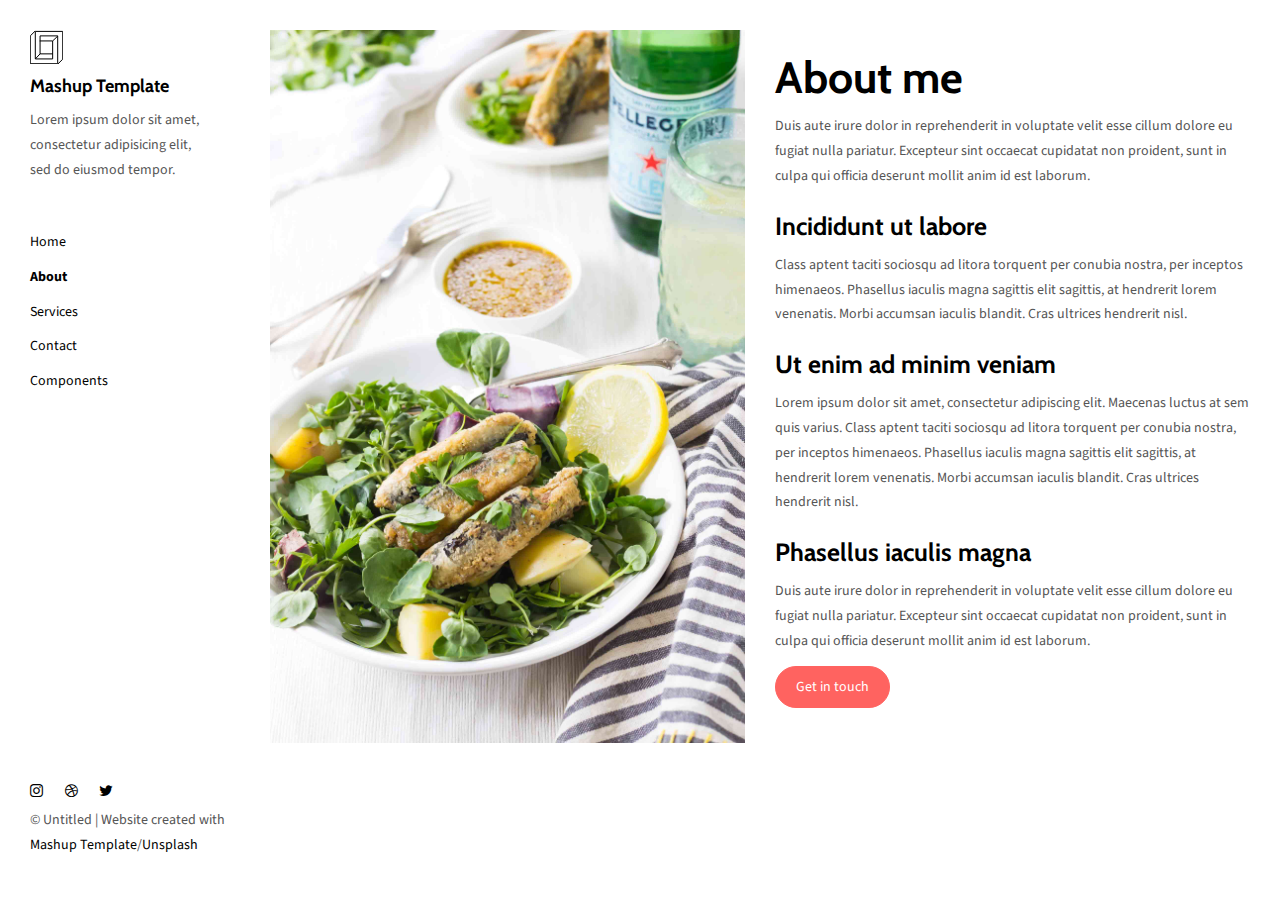
==== about.html @ bde849e7 "add intial files" ====
<!DOCTYPE html>
<html lang="en">

<head>
  <meta charset="UTF-8">
  <meta content="IE=edge" http-equiv="X-UA-Compatible">
  <meta content="width=device-width,initial-scale=1" name="viewport">
  <meta content="description" name="description">
  <meta name="google" content="notranslate" />
  <meta content="Mashup templates have been developped by Orson.io team" name="author">

  <!-- Disable tap highlight on IE -->
  <meta name="msapplication-tap-highlight" content="no">
  
  <link href="./assets/apple-icon-180x180.png" rel="apple-touch-icon">
  <link href="./assets/favicon.ico" rel="icon">



  <title>Title page</title>  

<link href="./main.82cfd66e.css" rel="stylesheet"></head>

<body>

 <!-- Add your content of header -->
<header class="">
  <div class="navbar navbar-default visible-xs">
    <button type="button" class="navbar-toggle collapsed">
      <span class="sr-only">Toggle navigation</span>
      <span class="icon-bar"></span>
      <span class="icon-bar"></span>
      <span class="icon-bar"></span>
    </button>
    <a href="./index.html" class="navbar-brand">Mashup Template</a>
  </div>

  <nav class="sidebar">
    <div class="navbar-collapse" id="navbar-collapse">
      <div class="site-header hidden-xs">
          <a class="site-brand" href="./index.html" title="">
            <img class="img-responsive site-logo" alt="" src="./assets/images/mashup-logo.svg">
            Mashup Template
          </a>
        <p>Lorem ipsum dolor sit amet, consectetur adipisicing elit, sed do eiusmod
        tempor.</p>
      </div>
      <ul class="nav">
        <li><a href="./index.html" title="">Home</a></li>
        <li><a href="./about.html" title="">About</a></li>
        <li><a href="./services.html" title="">Services</a></li>
        <li><a href="./contact.html" title="">Contact</a></li>
        <li><a href="./components.html" title="">Components</a></li>

      </ul>

      <nav class="nav-footer">
        <p class="nav-footer-social-buttons">
          <a class="fa-icon" href="https://www.instagram.com/" title="">
            <i class="fa fa-instagram"></i>
          </a>
          <a class="fa-icon" href="https://dribbble.com/" title="">
            <i class="fa fa-dribbble"></i>
          </a>
          <a class="fa-icon" href="https://twitter.com/" title="">
            <i class="fa fa-twitter"></i>
          </a>
        </p>
        <p>© Untitled | Website created with <a href="http://www.mashup-template.com/" title="Create website with free html template">Mashup Template</a>/<a href="https://www.unsplash.com/" title="Beautiful Free Images">Unsplash</a></p>
      </nav>  
    </div> 
  </nav>
</header>
<main class="" id="main-collapse">


<div class="row">
  <div class="col-xs-12 col-md-6">
    <img class="img-responsive" alt="" src="./assets/images/img-10.jpg">
  </div>
  <div class="col-xs-12 col-md-6">
    <h1>About me</h1>
    
    <p>Duis aute irure dolor in reprehenderit in voluptate velit esse
    cillum dolore eu fugiat nulla pariatur. Excepteur sint occaecat cupidatat non
    proident, sunt in culpa qui officia deserunt mollit anim id est laborum.</p>
    
    <h3>Incididunt ut labore </h3>

    <p>Class aptent taciti sociosqu ad litora torquent per conubia nostra, per inceptos himenaeos. Phasellus iaculis magna sagittis elit sagittis, at hendrerit lorem venenatis. Morbi accumsan iaculis blandit. Cras ultrices hendrerit nisl.</p>

    <h3>Ut enim ad minim veniam </h3>
    
    <p>Lorem ipsum dolor sit amet, consectetur adipiscing elit. Maecenas luctus at sem quis varius. 
    Class aptent taciti sociosqu ad litora torquent per conubia nostra, per inceptos himenaeos. Phasellus iaculis magna sagittis elit sagittis, at hendrerit lorem venenatis. Morbi accumsan iaculis blandit. Cras ultrices hendrerit nisl.</p>
    <h3>Phasellus iaculis magna </h3>
    <p>Duis aute irure dolor in reprehenderit in voluptate velit esse
    cillum dolore eu fugiat nulla pariatur. Excepteur sint occaecat cupidatat non
    proident, sunt in culpa qui officia deserunt mollit anim id est laborum.</p>
    
    <a href="contact.html" class="btn btn-primary" title=""> Get in touch</a>
 </div>
</div>
    
</main>

<script>
document.addEventListener("DOMContentLoaded", function (event) {
  navbarToggleSidebar();
  navActivePage();
});
</script>

<!-- Google Analytics: change UA-XXXXX-X to be your site's ID 

<script>
  (function (i, s, o, g, r, a, m) {
    i['GoogleAnalyticsObject'] = r; i[r] = i[r] || function () {
      (i[r].q = i[r].q || []).push(arguments)
    }, i[r].l = 1 * new Date(); a = s.createElement(o),
      m = s.getElementsByTagName(o)[0]; a.async = 1; a.src = g; m.parentNode.insertBefore(a, m)
  })(window, document, 'script', '//www.google-analytics.com/analytics.js', 'ga');
  ga('create', 'UA-XXXXX-X', 'auto');
  ga('send', 'pageview');
</script>

--> <script type="text/javascript" src="./main.85741bff.js"></script></body>

</html>
---- main.82cfd66e.css ----
@import url(https://fonts.googleapis.com/css?family=Cabin:400,700|Source+Sans+Pro:400,700);@import url(https://maxcdn.bootstrapcdn.com/font-awesome/4.7.0/css/font-awesome.min.css);/*!
 * Bootstrap v3.3.7 (http://getbootstrap.com)
 * Copyright 2011-2016 Twitter, Inc.
 * Licensed under MIT (https://github.com/twbs/bootstrap/blob/master/LICENSE)
 */
/*! normalize.css v3.0.3 | MIT License | github.com/necolas/normalize.css */html{font-family:sans-serif;-ms-text-size-adjust:100%;-webkit-text-size-adjust:100%}body{margin:0}article,aside,details,figcaption,figure,footer,header,hgroup,main,menu,nav,section,summary{display:block}audio,canvas,progress,video{display:inline-block;vertical-align:baseline}audio:not([controls]){display:none;height:0}[hidden],template{display:none}a{background-color:transparent}a:active,a:hover{outline:0}abbr[title]{border-bottom:1px dotted}b,strong{font-weight:700}dfn{font-style:italic}h1{font-size:2em;margin:.67em 0}mark{background:#ff0;color:#000}small{font-size:80%}sub,sup{font-size:75%;line-height:0;position:relative;vertical-align:baseline}sup{top:-.5em}sub{bottom:-.25em}img{border:0}svg:not(:root){overflow:hidden}figure{margin:1em 40px}hr{box-sizing:content-box;height:0}pre{overflow:auto}code,kbd,pre,samp{font-family:monospace,monospace;font-size:1em}button,input,optgroup,select,textarea{color:inherit;font:inherit;margin:0}button{overflow:visible}button,select{text-transform:none}button,html input[type=button],input[type=reset],input[type=submit]{-webkit-appearance:button;cursor:pointer}button[disabled],html input[disabled]{cursor:default}button::-moz-focus-inner,input::-moz-focus-inner{border:0;padding:0}input{line-height:normal}input[type=checkbox],input[type=radio]{box-sizing:border-box;padding:0}input[type=number]::-webkit-inner-spin-button,input[type=number]::-webkit-outer-spin-button{height:auto}input[type=search]{-webkit-appearance:textfield;box-sizing:content-box}input[type=search]::-webkit-search-cancel-button,input[type=search]::-webkit-search-decoration{-webkit-appearance:none}fieldset{border:1px solid silver;margin:0 2px;padding:.35em .625em .75em}textarea{overflow:auto}optgroup{font-weight:700}table{border-collapse:collapse;border-spacing:0}td,th{padding:0}

/*! Source: https://github.com/h5bp/html5-boilerplate/blob/master/src/css/main.css */@media print{*,:after,:before{background:transparent!important;color:#000!important;box-shadow:none!important;text-shadow:none!important}a,a:visited{text-decoration:underline}a[href]:after{content:" (" attr(href) ")"}abbr[title]:after{content:" (" attr(title) ")"}a[href^="#"]:after,a[href^="javascript:"]:after{content:""}blockquote,pre{border:1px solid #999;page-break-inside:avoid}thead{display:table-header-group}img,tr{page-break-inside:avoid}img{max-width:100%!important}h2,h3,p{orphans:3;widows:3}h2,h3{page-break-after:avoid}.navbar{display:none}.btn>.caret,.dropup>.btn>.caret{border-top-color:#000!important}.label{border:1px solid #000}.table{border-collapse:collapse!important}.table td,.table th{background-color:#fff!important}.table-bordered td,.table-bordered th{border:1px solid #ddd!important}}*,:after,:before{-webkit-box-sizing:border-box;-moz-box-sizing:border-box;box-sizing:border-box}html{font-size:10px;-webkit-tap-highlight-color:transparent}body{font-family:Source Sans Pro,Helvetica,Arial,sans-serif;font-size:14px;line-height:1.78;color:#555;background-color:#fff}button,input,select,textarea{font-family:inherit;font-size:inherit;line-height:inherit}a{color:#ff6360;text-decoration:none}a:focus,a:hover{color:#ff1814;text-decoration:underline}a:focus{outline:5px auto -webkit-focus-ring-color;outline-offset:-2px}figure{margin:0}img{vertical-align:middle}.img-responsive{display:block;max-width:100%;height:auto}.img-rounded{border-radius:2px}.img-thumbnail{padding:4px;line-height:1.78;background-color:#fff;border:1px solid #ddd;border-radius:2px;-webkit-transition:all .2s ease-in-out;-o-transition:all .2s ease-in-out;transition:all .2s ease-in-out;display:inline-block;max-width:100%;height:auto}.img-circle{border-radius:50%}hr{margin-top:24px;margin-bottom:24px;border:0;border-top:1px solid #eee}.sr-only{position:absolute;width:1px;height:1px;margin:-1px;padding:0;overflow:hidden;clip:rect(0,0,0,0);border:0}.sr-only-focusable:active,.sr-only-focusable:focus{position:static;width:auto;height:auto;margin:0;overflow:visible;clip:auto}[role=button]{cursor:pointer}.h1,.h2,.h3,.h4,.h5,.h6,h1,h2,h3,h4,h5,h6{font-family:Cabin,Helvetica,Arial,sans-serif;font-weight:700;line-height:1.1;color:#000}.h1 .small,.h1 small,.h2 .small,.h2 small,.h3 .small,.h3 small,.h4 .small,.h4 small,.h5 .small,.h5 small,.h6 .small,.h6 small,h1 .small,h1 small,h2 .small,h2 small,h3 .small,h3 small,h4 .small,h4 small,h5 .small,h5 small,h6 .small,h6 small{font-weight:400;line-height:1;color:#777}.h1,.h2,.h3,h1,h2,h3{margin-top:24px;margin-bottom:12px}.h1 .small,.h1 small,.h2 .small,.h2 small,.h3 .small,.h3 small,h1 .small,h1 small,h2 .small,h2 small,h3 .small,h3 small{font-size:65%}.h4,.h5,.h6,h4,h5,h6{margin-top:12px;margin-bottom:12px}.h4 .small,.h4 small,.h5 .small,.h5 small,.h6 .small,.h6 small,h4 .small,h4 small,h5 .small,h5 small,h6 .small,h6 small{font-size:75%}.h1,h1{font-size:44px}.h2,h2{font-size:33px}.h3,h3{font-size:25px}.h4,h4{font-size:19px}.h5,h5{font-size:14px}.h6,h6{font-size:12px}p{margin:0 0 12px}.lead{margin-bottom:24px;font-size:16px;font-weight:300;line-height:1.4}@media (min-width:768px){.lead{font-size:21px}}.small,small{font-size:85%}.mark,mark{background-color:#fcf8e3;padding:.2em}.text-left{text-align:left}.text-right{text-align:right}.text-center{text-align:center}.text-justify{text-align:justify}.text-nowrap{white-space:nowrap}.text-lowercase{text-transform:lowercase}.initialism,.text-uppercase{text-transform:uppercase}.text-capitalize{text-transform:capitalize}.text-muted{color:#777}.text-primary{color:#ff6360}a.text-primary:focus,a.text-primary:hover{color:#ff312d}.text-success{color:#fff}a.text-success:focus,a.text-success:hover{color:#e6e6e6}.text-info{color:#31708f}a.text-info:focus,a.text-info:hover{color:#245269}.text-warning{color:#8a6d3b}a.text-warning:focus,a.text-warning:hover{color:#66512c}.text-danger{color:#fff}a.text-danger:focus,a.text-danger:hover{color:#e6e6e6}.bg-primary{color:#fff;background-color:#ff6360}a.bg-primary:focus,a.bg-primary:hover{background-color:#ff312d}.bg-success{background-color:#57ce6e}a.bg-success:focus,a.bg-success:hover{background-color:#37bb50}.bg-info{background-color:#d9edf7}a.bg-info:focus,a.bg-info:hover{background-color:#afd9ee}.bg-warning{background-color:#fcf8e3}a.bg-warning:focus,a.bg-warning:hover{background-color:#f7ecb5}.bg-danger{background-color:#ee624b}a.bg-danger:focus,a.bg-danger:hover{background-color:#ea391c}.page-header{padding-bottom:11px;margin:48px 0 24px;border-bottom:1px solid #eee}ol,ul{margin-top:0;margin-bottom:12px}ol ol,ol ul,ul ol,ul ul{margin-bottom:0}.list-inline,.list-unstyled{padding-left:0;list-style:none}.list-inline{margin-left:-5px}.list-inline>li{display:inline-block;padding-left:5px;padding-right:5px}dl{margin-top:0;margin-bottom:24px}dd,dt{line-height:1.78}dt{font-weight:700}dd{margin-left:0}.dl-horizontal dd:after,.dl-horizontal dd:before{content:" ";display:table}.dl-horizontal dd:after{clear:both}@media (min-width:768px){.dl-horizontal dt{float:left;width:160px;clear:left;text-align:right;overflow:hidden;text-overflow:ellipsis;white-space:nowrap}.dl-horizontal dd{margin-left:180px}}abbr[data-original-title],abbr[title]{cursor:help;border-bottom:1px dotted #777}.initialism{font-size:90%}blockquote{padding:12px 24px;margin:0 0 24px;font-size:17.5px;border-left:5px solid #eee}blockquote ol:last-child,blockquote p:last-child,blockquote ul:last-child{margin-bottom:0}blockquote .small,blockquote footer,blockquote small{display:block;font-size:80%;line-height:1.78;color:#777}blockquote .small:before,blockquote footer:before,blockquote small:before{content:"\2014   \A0"}.blockquote-reverse,blockquote.pull-right{padding-right:15px;padding-left:0;border-right:5px solid #eee;border-left:0;text-align:right}.blockquote-reverse .small:before,.blockquote-reverse footer:before,.blockquote-reverse small:before,blockquote.pull-right .small:before,blockquote.pull-right footer:before,blockquote.pull-right small:before{content:""}.blockquote-reverse .small:after,.blockquote-reverse footer:after,.blockquote-reverse small:after,blockquote.pull-right .small:after,blockquote.pull-right footer:after,blockquote.pull-right small:after{content:"\A0   \2014"}address{margin-bottom:24px;font-style:normal;line-height:1.78}code,kbd,pre,samp{font-family:Menlo,Monaco,Consolas,Courier New,monospace}code{color:#c7254e;background-color:#f9f2f4}code,kbd{padding:2px 4px;font-size:90%;border-radius:2px}kbd{color:#fff;background-color:#333;box-shadow:inset 0 -1px 0 rgba(0,0,0,.25)}kbd kbd{padding:0;font-size:100%;font-weight:700;box-shadow:none}pre{display:block;padding:11.5px;margin:0 0 12px;font-size:13px;line-height:1.78;word-break:break-all;word-wrap:break-word;color:#333;background-color:#f5f5f5;border:1px solid #ccc;border-radius:2px}pre code{padding:0;font-size:inherit;color:inherit;white-space:pre-wrap;background-color:transparent;border-radius:0}.pre-scrollable{max-height:340px;overflow-y:scroll}.container{margin-right:auto;margin-left:auto;padding-left:15px;padding-right:15px}.container:after,.container:before{content:" ";display:table}.container:after{clear:both}@media (min-width:768px){.container{width:750px}}@media (min-width:992px){.container{width:970px}}@media (min-width:1200px){.container{width:1170px}}.container-fluid{margin-right:auto;margin-left:auto;padding-left:15px;padding-right:15px}.container-fluid:after,.container-fluid:before{content:" ";display:table}.container-fluid:after{clear:both}.row{margin-left:-15px;margin-right:-15px}.row:after,.row:before{content:" ";display:table}.row:after{clear:both}.col-lg-1,.col-lg-2,.col-lg-3,.col-lg-4,.col-lg-5,.col-lg-6,.col-lg-7,.col-lg-8,.col-lg-9,.col-lg-10,.col-lg-11,.col-lg-12,.col-md-1,.col-md-2,.col-md-3,.col-md-4,.col-md-5,.col-md-6,.col-md-7,.col-md-8,.col-md-9,.col-md-10,.col-md-11,.col-md-12,.col-sm-1,.col-sm-2,.col-sm-3,.col-sm-4,.col-sm-5,.col-sm-6,.col-sm-7,.col-sm-8,.col-sm-9,.col-sm-10,.col-sm-11,.col-sm-12,.col-xs-1,.col-xs-2,.col-xs-3,.col-xs-4,.col-xs-5,.col-xs-6,.col-xs-7,.col-xs-8,.col-xs-9,.col-xs-10,.col-xs-11,.col-xs-12{position:relative;min-height:1px;padding-left:15px;padding-right:15px}.col-xs-1,.col-xs-2,.col-xs-3,.col-xs-4,.col-xs-5,.col-xs-6,.col-xs-7,.col-xs-8,.col-xs-9,.col-xs-10,.col-xs-11,.col-xs-12{float:left}.col-xs-1{width:8.33333%}.col-xs-2{width:16.66667%}.col-xs-3{width:25%}.col-xs-4{width:33.33333%}.col-xs-5{width:41.66667%}.col-xs-6{width:50%}.col-xs-7{width:58.33333%}.col-xs-8{width:66.66667%}.col-xs-9{width:75%}.col-xs-10{width:83.33333%}.col-xs-11{width:91.66667%}.col-xs-12{width:100%}.col-xs-pull-0{right:auto}.col-xs-pull-1{right:8.33333%}.col-xs-pull-2{right:16.66667%}.col-xs-pull-3{right:25%}.col-xs-pull-4{right:33.33333%}.col-xs-pull-5{right:41.66667%}.col-xs-pull-6{right:50%}.col-xs-pull-7{right:58.33333%}.col-xs-pull-8{right:66.66667%}.col-xs-pull-9{right:75%}.col-xs-pull-10{right:83.33333%}.col-xs-pull-11{right:91.66667%}.col-xs-pull-12{right:100%}.col-xs-push-0{left:auto}.col-xs-push-1{left:8.33333%}.col-xs-push-2{left:16.66667%}.col-xs-push-3{left:25%}.col-xs-push-4{left:33.33333%}.col-xs-push-5{left:41.66667%}.col-xs-push-6{left:50%}.col-xs-push-7{left:58.33333%}.col-xs-push-8{left:66.66667%}.col-xs-push-9{left:75%}.col-xs-push-10{left:83.33333%}.col-xs-push-11{left:91.66667%}.col-xs-push-12{left:100%}.col-xs-offset-0{margin-left:0}.col-xs-offset-1{margin-left:8.33333%}.col-xs-offset-2{margin-left:16.66667%}.col-xs-offset-3{margin-left:25%}.col-xs-offset-4{margin-left:33.33333%}.col-xs-offset-5{margin-left:41.66667%}.col-xs-offset-6{margin-left:50%}.col-xs-offset-7{margin-left:58.33333%}.col-xs-offset-8{margin-left:66.66667%}.col-xs-offset-9{margin-left:75%}.col-xs-offset-10{margin-left:83.33333%}.col-xs-offset-11{margin-left:91.66667%}.col-xs-offset-12{margin-left:100%}@media (min-width:768px){.col-sm-1,.col-sm-2,.col-sm-3,.col-sm-4,.col-sm-5,.col-sm-6,.col-sm-7,.col-sm-8,.col-sm-9,.col-sm-10,.col-sm-11,.col-sm-12{float:left}.col-sm-1{width:8.33333%}.col-sm-2{width:16.66667%}.col-sm-3{width:25%}.col-sm-4{width:33.33333%}.col-sm-5{width:41.66667%}.col-sm-6{width:50%}.col-sm-7{width:58.33333%}.col-sm-8{width:66.66667%}.col-sm-9{width:75%}.col-sm-10{width:83.33333%}.col-sm-11{width:91.66667%}.col-sm-12{width:100%}.col-sm-pull-0{right:auto}.col-sm-pull-1{right:8.33333%}.col-sm-pull-2{right:16.66667%}.col-sm-pull-3{right:25%}.col-sm-pull-4{right:33.33333%}.col-sm-pull-5{right:41.66667%}.col-sm-pull-6{right:50%}.col-sm-pull-7{right:58.33333%}.col-sm-pull-8{right:66.66667%}.col-sm-pull-9{right:75%}.col-sm-pull-10{right:83.33333%}.col-sm-pull-11{right:91.66667%}.col-sm-pull-12{right:100%}.col-sm-push-0{left:auto}.col-sm-push-1{left:8.33333%}.col-sm-push-2{left:16.66667%}.col-sm-push-3{left:25%}.col-sm-push-4{left:33.33333%}.col-sm-push-5{left:41.66667%}.col-sm-push-6{left:50%}.col-sm-push-7{left:58.33333%}.col-sm-push-8{left:66.66667%}.col-sm-push-9{left:75%}.col-sm-push-10{left:83.33333%}.col-sm-push-11{left:91.66667%}.col-sm-push-12{left:100%}.col-sm-offset-0{margin-left:0}.col-sm-offset-1{margin-left:8.33333%}.col-sm-offset-2{margin-left:16.66667%}.col-sm-offset-3{margin-left:25%}.col-sm-offset-4{margin-left:33.33333%}.col-sm-offset-5{margin-left:41.66667%}.col-sm-offset-6{margin-left:50%}.col-sm-offset-7{margin-left:58.33333%}.col-sm-offset-8{margin-left:66.66667%}.col-sm-offset-9{margin-left:75%}.col-sm-offset-10{margin-left:83.33333%}.col-sm-offset-11{margin-left:91.66667%}.col-sm-offset-12{margin-left:100%}}@media (min-width:992px){.col-md-1,.col-md-2,.col-md-3,.col-md-4,.col-md-5,.col-md-6,.col-md-7,.col-md-8,.col-md-9,.col-md-10,.col-md-11,.col-md-12{float:left}.col-md-1{width:8.33333%}.col-md-2{width:16.66667%}.col-md-3{width:25%}.col-md-4{width:33.33333%}.col-md-5{width:41.66667%}.col-md-6{width:50%}.col-md-7{width:58.33333%}.col-md-8{width:66.66667%}.col-md-9{width:75%}.col-md-10{width:83.33333%}.col-md-11{width:91.66667%}.col-md-12{width:100%}.col-md-pull-0{right:auto}.col-md-pull-1{right:8.33333%}.col-md-pull-2{right:16.66667%}.col-md-pull-3{right:25%}.col-md-pull-4{right:33.33333%}.col-md-pull-5{right:41.66667%}.col-md-pull-6{right:50%}.col-md-pull-7{right:58.33333%}.col-md-pull-8{right:66.66667%}.col-md-pull-9{right:75%}.col-md-pull-10{right:83.33333%}.col-md-pull-11{right:91.66667%}.col-md-pull-12{right:100%}.col-md-push-0{left:auto}.col-md-push-1{left:8.33333%}.col-md-push-2{left:16.66667%}.col-md-push-3{left:25%}.col-md-push-4{left:33.33333%}.col-md-push-5{left:41.66667%}.col-md-push-6{left:50%}.col-md-push-7{left:58.33333%}.col-md-push-8{left:66.66667%}.col-md-push-9{left:75%}.col-md-push-10{left:83.33333%}.col-md-push-11{left:91.66667%}.col-md-push-12{left:100%}.col-md-offset-0{margin-left:0}.col-md-offset-1{margin-left:8.33333%}.col-md-offset-2{margin-left:16.66667%}.col-md-offset-3{margin-left:25%}.col-md-offset-4{margin-left:33.33333%}.col-md-offset-5{margin-left:41.66667%}.col-md-offset-6{margin-left:50%}.col-md-offset-7{margin-left:58.33333%}.col-md-offset-8{margin-left:66.66667%}.col-md-offset-9{margin-left:75%}.col-md-offset-10{margin-left:83.33333%}.col-md-offset-11{margin-left:91.66667%}.col-md-offset-12{margin-left:100%}}@media (min-width:1200px){.col-lg-1,.col-lg-2,.col-lg-3,.col-lg-4,.col-lg-5,.col-lg-6,.col-lg-7,.col-lg-8,.col-lg-9,.col-lg-10,.col-lg-11,.col-lg-12{float:left}.col-lg-1{width:8.33333%}.col-lg-2{width:16.66667%}.col-lg-3{width:25%}.col-lg-4{width:33.33333%}.col-lg-5{width:41.66667%}.col-lg-6{width:50%}.col-lg-7{width:58.33333%}.col-lg-8{width:66.66667%}.col-lg-9{width:75%}.col-lg-10{width:83.33333%}.col-lg-11{width:91.66667%}.col-lg-12{width:100%}.col-lg-pull-0{right:auto}.col-lg-pull-1{right:8.33333%}.col-lg-pull-2{right:16.66667%}.col-lg-pull-3{right:25%}.col-lg-pull-4{right:33.33333%}.col-lg-pull-5{right:41.66667%}.col-lg-pull-6{right:50%}.col-lg-pull-7{right:58.33333%}.col-lg-pull-8{right:66.66667%}.col-lg-pull-9{right:75%}.col-lg-pull-10{right:83.33333%}.col-lg-pull-11{right:91.66667%}.col-lg-pull-12{right:100%}.col-lg-push-0{left:auto}.col-lg-push-1{left:8.33333%}.col-lg-push-2{left:16.66667%}.col-lg-push-3{left:25%}.col-lg-push-4{left:33.33333%}.col-lg-push-5{left:41.66667%}.col-lg-push-6{left:50%}.col-lg-push-7{left:58.33333%}.col-lg-push-8{left:66.66667%}.col-lg-push-9{left:75%}.col-lg-push-10{left:83.33333%}.col-lg-push-11{left:91.66667%}.col-lg-push-12{left:100%}.col-lg-offset-0{margin-left:0}.col-lg-offset-1{margin-left:8.33333%}.col-lg-offset-2{margin-left:16.66667%}.col-lg-offset-3{margin-left:25%}.col-lg-offset-4{margin-left:33.33333%}.col-lg-offset-5{margin-left:41.66667%}.col-lg-offset-6{margin-left:50%}.col-lg-offset-7{margin-left:58.33333%}.col-lg-offset-8{margin-left:66.66667%}.col-lg-offset-9{margin-left:75%}.col-lg-offset-10{margin-left:83.33333%}.col-lg-offset-11{margin-left:91.66667%}.col-lg-offset-12{margin-left:100%}}table{background-color:transparent}caption{padding-top:8px;padding-bottom:8px;color:#777}caption,th{text-align:left}.table{width:100%;max-width:100%;margin-bottom:24px}.table>tbody>tr>td,.table>tbody>tr>th,.table>tfoot>tr>td,.table>tfoot>tr>th,.table>thead>tr>td,.table>thead>tr>th{padding:8px;line-height:1.78;vertical-align:top;border-top:1px solid #ddd}.table>thead>tr>th{vertical-align:bottom;border-bottom:2px solid #ddd}.table>caption+thead>tr:first-child>td,.table>caption+thead>tr:first-child>th,.table>colgroup+thead>tr:first-child>td,.table>colgroup+thead>tr:first-child>th,.table>thead:first-child>tr:first-child>td,.table>thead:first-child>tr:first-child>th{border-top:0}.table>tbody+tbody{border-top:2px solid #ddd}.table .table{background-color:#fff}.table-condensed>tbody>tr>td,.table-condensed>tbody>tr>th,.table-condensed>tfoot>tr>td,.table-condensed>tfoot>tr>th,.table-condensed>thead>tr>td,.table-condensed>thead>tr>th{padding:5px}.table-bordered,.table-bordered>tbody>tr>td,.table-bordered>tbody>tr>th,.table-bordered>tfoot>tr>td,.table-bordered>tfoot>tr>th,.table-bordered>thead>tr>td,.table-bordered>thead>tr>th{border:1px solid #ddd}.table-bordered>thead>tr>td,.table-bordered>thead>tr>th{border-bottom-width:2px}.table-striped>tbody>tr:nth-of-type(odd){background-color:#f9f9f9}.table-hover>tbody>tr:hover{background-color:#f5f5f5}table col[class*=col-]{position:static;float:none;display:table-column}table td[class*=col-],table th[class*=col-]{position:static;float:none;display:table-cell}.table>tbody>tr.active>td,.table>tbody>tr.active>th,.table>tbody>tr>td.active,.table>tbody>tr>th.active,.table>tfoot>tr.active>td,.table>tfoot>tr.active>th,.table>tfoot>tr>td.active,.table>tfoot>tr>th.active,.table>thead>tr.active>td,.table>thead>tr.active>th,.table>thead>tr>td.active,.table>thead>tr>th.active{background-color:#f5f5f5}.table-hover>tbody>tr.active:hover>td,.table-hover>tbody>tr.active:hover>th,.table-hover>tbody>tr:hover>.active,.table-hover>tbody>tr>td.active:hover,.table-hover>tbody>tr>th.active:hover{background-color:#e8e8e8}.table>tbody>tr.success>td,.table>tbody>tr.success>th,.table>tbody>tr>td.success,.table>tbody>tr>th.success,.table>tfoot>tr.success>td,.table>tfoot>tr.success>th,.table>tfoot>tr>td.success,.table>tfoot>tr>th.success,.table>thead>tr.success>td,.table>thead>tr.success>th,.table>thead>tr>td.success,.table>thead>tr>th.success{background-color:#57ce6e}.table-hover>tbody>tr.success:hover>td,.table-hover>tbody>tr.success:hover>th,.table-hover>tbody>tr:hover>.success,.table-hover>tbody>tr>td.success:hover,.table-hover>tbody>tr>th.success:hover{background-color:#43c85d}.table>tbody>tr.info>td,.table>tbody>tr.info>th,.table>tbody>tr>td.info,.table>tbody>tr>th.info,.table>tfoot>tr.info>td,.table>tfoot>tr.info>th,.table>tfoot>tr>td.info,.table>tfoot>tr>th.info,.table>thead>tr.info>td,.table>thead>tr.info>th,.table>thead>tr>td.info,.table>thead>tr>th.info{background-color:#d9edf7}.table-hover>tbody>tr.info:hover>td,.table-hover>tbody>tr.info:hover>th,.table-hover>tbody>tr:hover>.info,.table-hover>tbody>tr>td.info:hover,.table-hover>tbody>tr>th.info:hover{background-color:#c4e3f3}.table>tbody>tr.warning>td,.table>tbody>tr.warning>th,.table>tbody>tr>td.warning,.table>tbody>tr>th.warning,.table>tfoot>tr.warning>td,.table>tfoot>tr.warning>th,.table>tfoot>tr>td.warning,.table>tfoot>tr>th.warning,.table>thead>tr.warning>td,.table>thead>tr.warning>th,.table>thead>tr>td.warning,.table>thead>tr>th.warning{background-color:#fcf8e3}.table-hover>tbody>tr.warning:hover>td,.table-hover>tbody>tr.warning:hover>th,.table-hover>tbody>tr:hover>.warning,.table-hover>tbody>tr>td.warning:hover,.table-hover>tbody>tr>th.warning:hover{background-color:#faf2cc}.table>tbody>tr.danger>td,.table>tbody>tr.danger>th,.table>tbody>tr>td.danger,.table>tbody>tr>th.danger,.table>tfoot>tr.danger>td,.table>tfoot>tr.danger>th,.table>tfoot>tr>td.danger,.table>tfoot>tr>th.danger,.table>thead>tr.danger>td,.table>thead>tr.danger>th,.table>thead>tr>td.danger,.table>thead>tr>th.danger{background-color:#ee624b}.table-hover>tbody>tr.danger:hover>td,.table-hover>tbody>tr.danger:hover>th,.table-hover>tbody>tr:hover>.danger,.table-hover>tbody>tr>td.danger:hover,.table-hover>tbody>tr>th.danger:hover{background-color:#ec4e34}.table-responsive{overflow-x:auto;min-height:.01%}@media screen and (max-width:767px){.table-responsive{width:100%;margin-bottom:18px;overflow-y:hidden;-ms-overflow-style:-ms-autohiding-scrollbar;border:1px solid #ddd}.table-responsive>.table{margin-bottom:0}.table-responsive>.table>tbody>tr>td,.table-responsive>.table>tbody>tr>th,.table-responsive>.table>tfoot>tr>td,.table-responsive>.table>tfoot>tr>th,.table-responsive>.table>thead>tr>td,.table-responsive>.table>thead>tr>th{white-space:nowrap}.table-responsive>.table-bordered{border:0}.table-responsive>.table-bordered>tbody>tr>td:first-child,.table-responsive>.table-bordered>tbody>tr>th:first-child,.table-responsive>.table-bordered>tfoot>tr>td:first-child,.table-responsive>.table-bordered>tfoot>tr>th:first-child,.table-responsive>.table-bordered>thead>tr>td:first-child,.table-responsive>.table-bordered>thead>tr>th:first-child{border-left:0}.table-responsive>.table-bordered>tbody>tr>td:last-child,.table-responsive>.table-bordered>tbody>tr>th:last-child,.table-responsive>.table-bordered>tfoot>tr>td:last-child,.table-responsive>.table-bordered>tfoot>tr>th:last-child,.table-responsive>.table-bordered>thead>tr>td:last-child,.table-responsive>.table-bordered>thead>tr>th:last-child{border-right:0}.table-responsive>.table-bordered>tbody>tr:last-child>td,.table-responsive>.table-bordered>tbody>tr:last-child>th,.table-responsive>.table-bordered>tfoot>tr:last-child>td,.table-responsive>.table-bordered>tfoot>tr:last-child>th{border-bottom:0}}fieldset{margin:0;min-width:0}fieldset,legend{padding:0;border:0}legend{display:block;width:100%;margin-bottom:24px;font-size:21px;line-height:inherit;color:#333;border-bottom:1px solid #e5e5e5}label{display:inline-block;max-width:100%;margin-bottom:5px;font-weight:700}input[type=search]{-webkit-box-sizing:border-box;-moz-box-sizing:border-box;box-sizing:border-box}input[type=checkbox],input[type=radio]{margin:4px 0 0;margin-top:1px\9;line-height:normal}input[type=file]{display:block}input[type=range]{display:block;width:100%}select[multiple],select[size]{height:auto}input[type=checkbox]:focus,input[type=file]:focus,input[type=radio]:focus{outline:5px auto -webkit-focus-ring-color;outline-offset:-2px}output{padding-top:9px}.form-control,output{display:block;font-size:14px;line-height:1.78;color:#555}.form-control{width:100%;height:40px;padding:8px 20px;background-color:#fff;background-image:none;border:1px solid #000;border-radius:2px;-webkit-box-shadow:inset 0 1px 1px rgba(0,0,0,.075);box-shadow:inset 0 1px 1px rgba(0,0,0,.075);-webkit-transition:border-color .15s ease-in-out,box-shadow .15s ease-in-out;-o-transition:border-color ease-in-out .15s,box-shadow ease-in-out .15s;transition:border-color .15s ease-in-out,box-shadow .15s ease-in-out}.form-control:focus{border-color:#66afe9;-webkit-box-shadow:inset 0 1px 1px rgba(0,0,0,.075),0 0 8px rgba(102,175,233,.6);box-shadow:inset 0 1px 1px rgba(0,0,0,.075),0 0 8px rgba(102,175,233,.6)}.form-control::-moz-placeholder{color:#999;opacity:1}.form-control:-ms-input-placeholder{color:#999}.form-control::-webkit-input-placeholder{color:#999}.form-control::-ms-expand{border:0;background-color:transparent}.form-control[disabled],.form-control[readonly],fieldset[disabled] .form-control{background-color:#eee;opacity:1}.form-control[disabled],fieldset[disabled] .form-control{cursor:not-allowed}textarea.form-control{height:auto}input[type=search]{-webkit-appearance:none}@media screen and (-webkit-min-device-pixel-ratio:0){input[type=date].form-control,input[type=datetime-local].form-control,input[type=month].form-control,input[type=time].form-control{line-height:40px}.input-group-sm>.input-group-btn>input[type=date].btn,.input-group-sm>.input-group-btn>input[type=datetime-local].btn,.input-group-sm>.input-group-btn>input[type=month].btn,.input-group-sm>.input-group-btn>input[type=time].btn,.input-group-sm>input[type=date].form-control,.input-group-sm>input[type=date].input-group-addon,.input-group-sm>input[type=datetime-local].form-control,.input-group-sm>input[type=datetime-local].input-group-addon,.input-group-sm>input[type=month].form-control,.input-group-sm>input[type=month].input-group-addon,.input-group-sm>input[type=time].form-control,.input-group-sm>input[type=time].input-group-addon,.input-group-sm input[type=date],.input-group-sm input[type=datetime-local],.input-group-sm input[type=month],.input-group-sm input[type=time],input[type=date].input-sm,input[type=datetime-local].input-sm,input[type=month].input-sm,input[type=time].input-sm{line-height:30px}.input-group-lg>.input-group-btn>input[type=date].btn,.input-group-lg>.input-group-btn>input[type=datetime-local].btn,.input-group-lg>.input-group-btn>input[type=month].btn,.input-group-lg>.input-group-btn>input[type=time].btn,.input-group-lg>input[type=date].form-control,.input-group-lg>input[type=date].input-group-addon,.input-group-lg>input[type=datetime-local].form-control,.input-group-lg>input[type=datetime-local].input-group-addon,.input-group-lg>input[type=month].form-control,.input-group-lg>input[type=month].input-group-addon,.input-group-lg>input[type=time].form-control,.input-group-lg>input[type=time].input-group-addon,.input-group-lg input[type=date],.input-group-lg input[type=datetime-local],.input-group-lg input[type=month],.input-group-lg input[type=time],input[type=date].input-lg,input[type=datetime-local].input-lg,input[type=month].input-lg,input[type=time].input-lg{line-height:46px}}.form-group{margin-bottom:15px}.checkbox,.radio{position:relative;display:block;margin-top:10px;margin-bottom:10px}.checkbox label,.radio label{min-height:24px;padding-left:20px;margin-bottom:0;font-weight:400;cursor:pointer}.checkbox-inline input[type=checkbox],.checkbox input[type=checkbox],.radio-inline input[type=radio],.radio input[type=radio]{position:absolute;margin-left:-20px;margin-top:4px\9}.checkbox+.checkbox,.radio+.radio{margin-top:-5px}.checkbox-inline,.radio-inline{position:relative;display:inline-block;padding-left:20px;margin-bottom:0;vertical-align:middle;font-weight:400;cursor:pointer}.checkbox-inline+.checkbox-inline,.radio-inline+.radio-inline{margin-top:0;margin-left:10px}.checkbox-inline.disabled,.checkbox.disabled label,.radio-inline.disabled,.radio.disabled label,fieldset[disabled] .checkbox-inline,fieldset[disabled] .checkbox label,fieldset[disabled] .radio-inline,fieldset[disabled] .radio label,fieldset[disabled] input[type=checkbox],fieldset[disabled] input[type=radio],input[type=checkbox].disabled,input[type=checkbox][disabled],input[type=radio].disabled,input[type=radio][disabled]{cursor:not-allowed}.form-control-static{padding-top:9px;padding-bottom:9px;margin-bottom:0;min-height:38px}.form-control-static.input-lg,.form-control-static.input-sm,.input-group-lg>.form-control-static.form-control,.input-group-lg>.form-control-static.input-group-addon,.input-group-lg>.input-group-btn>.form-control-static.btn,.input-group-sm>.form-control-static.form-control,.input-group-sm>.form-control-static.input-group-addon,.input-group-sm>.input-group-btn>.form-control-static.btn{padding-left:0;padding-right:0}.input-group-sm>.form-control,.input-group-sm>.input-group-addon,.input-group-sm>.input-group-btn>.btn,.input-sm{height:30px;padding:5px 14px;font-size:12px;line-height:1.5;border-radius:2px}.input-group-sm>.input-group-btn>select.btn,.input-group-sm>select.form-control,.input-group-sm>select.input-group-addon,select.input-sm{height:30px;line-height:30px}.input-group-sm>.input-group-btn>select[multiple].btn,.input-group-sm>.input-group-btn>textarea.btn,.input-group-sm>select[multiple].form-control,.input-group-sm>select[multiple].input-group-addon,.input-group-sm>textarea.form-control,.input-group-sm>textarea.input-group-addon,select[multiple].input-sm,textarea.input-sm{height:auto}.form-group-sm .form-control{height:30px;padding:5px 14px;font-size:12px;line-height:1.5;border-radius:2px}.form-group-sm select.form-control{height:30px;line-height:30px}.form-group-sm select[multiple].form-control,.form-group-sm textarea.form-control{height:auto}.form-group-sm .form-control-static{height:30px;min-height:36px;padding:6px 14px;font-size:12px;line-height:1.5}.input-group-lg>.form-control,.input-group-lg>.input-group-addon,.input-group-lg>.input-group-btn>.btn,.input-lg{height:46px;padding:10px 24px;font-size:18px;line-height:1.33333;border-radius:2px}.input-group-lg>.input-group-btn>select.btn,.input-group-lg>select.form-control,.input-group-lg>select.input-group-addon,select.input-lg{height:46px;line-height:46px}.input-group-lg>.input-group-btn>select[multiple].btn,.input-group-lg>.input-group-btn>textarea.btn,.input-group-lg>select[multiple].form-control,.input-group-lg>select[multiple].input-group-addon,.input-group-lg>textarea.form-control,.input-group-lg>textarea.input-group-addon,select[multiple].input-lg,textarea.input-lg{height:auto}.form-group-lg .form-control{height:46px;padding:10px 24px;font-size:18px;line-height:1.33333;border-radius:2px}.form-group-lg select.form-control{height:46px;line-height:46px}.form-group-lg select[multiple].form-control,.form-group-lg textarea.form-control{height:auto}.form-group-lg .form-control-static{height:46px;min-height:42px;padding:11px 24px;font-size:18px;line-height:1.33333}.has-feedback{position:relative}.has-feedback .form-control{padding-right:50px}.form-control-feedback{position:absolute;top:0;right:0;z-index:2;display:block;width:40px;height:40px;line-height:40px;text-align:center;pointer-events:none}.form-group-lg .form-control+.form-control-feedback,.input-group-lg+.form-control-feedback,.input-group-lg>.form-control+.form-control-feedback,.input-group-lg>.input-group-addon+.form-control-feedback,.input-group-lg>.input-group-btn>.btn+.form-control-feedback,.input-lg+.form-control-feedback{width:46px;height:46px;line-height:46px}.form-group-sm .form-control+.form-control-feedback,.input-group-sm+.form-control-feedback,.input-group-sm>.form-control+.form-control-feedback,.input-group-sm>.input-group-addon+.form-control-feedback,.input-group-sm>.input-group-btn>.btn+.form-control-feedback,.input-sm+.form-control-feedback{width:30px;height:30px;line-height:30px}.has-success .checkbox,.has-success .checkbox-inline,.has-success.checkbox-inline label,.has-success.checkbox label,.has-success .control-label,.has-success .help-block,.has-success .radio,.has-success .radio-inline,.has-success.radio-inline label,.has-success.radio label{color:#fff}.has-success .form-control{border-color:#fff;-webkit-box-shadow:inset 0 1px 1px rgba(0,0,0,.075);box-shadow:inset 0 1px 1px rgba(0,0,0,.075)}.has-success .form-control:focus{border-color:#e6e6e6;-webkit-box-shadow:inset 0 1px 1px rgba(0,0,0,.075),0 0 6px #fff;box-shadow:inset 0 1px 1px rgba(0,0,0,.075),0 0 6px #fff}.has-success .input-group-addon{color:#fff;border-color:#fff;background-color:#57ce6e}.has-success .form-control-feedback{color:#fff}.has-warning .checkbox,.has-warning .checkbox-inline,.has-warning.checkbox-inline label,.has-warning.checkbox label,.has-warning .control-label,.has-warning .help-block,.has-warning .radio,.has-warning .radio-inline,.has-warning.radio-inline label,.has-warning.radio label{color:#8a6d3b}.has-warning .form-control{border-color:#8a6d3b;-webkit-box-shadow:inset 0 1px 1px rgba(0,0,0,.075);box-shadow:inset 0 1px 1px rgba(0,0,0,.075)}.has-warning .form-control:focus{border-color:#66512c;-webkit-box-shadow:inset 0 1px 1px rgba(0,0,0,.075),0 0 6px #c0a16b;box-shadow:inset 0 1px 1px rgba(0,0,0,.075),0 0 6px #c0a16b}.has-warning .input-group-addon{color:#8a6d3b;border-color:#8a6d3b;background-color:#fcf8e3}.has-warning .form-control-feedback{color:#8a6d3b}.has-error .checkbox,.has-error .checkbox-inline,.has-error.checkbox-inline label,.has-error.checkbox label,.has-error .control-label,.has-error .help-block,.has-error .radio,.has-error .radio-inline,.has-error.radio-inline label,.has-error.radio label{color:#fff}.has-error .form-control{border-color:#fff;-webkit-box-shadow:inset 0 1px 1px rgba(0,0,0,.075);box-shadow:inset 0 1px 1px rgba(0,0,0,.075)}.has-error .form-control:focus{border-color:#e6e6e6;-webkit-box-shadow:inset 0 1px 1px rgba(0,0,0,.075),0 0 6px #fff;box-shadow:inset 0 1px 1px rgba(0,0,0,.075),0 0 6px #fff}.has-error .input-group-addon{color:#fff;border-color:#fff;background-color:#ee624b}.has-error .form-control-feedback{color:#fff}.has-feedback label~.form-control-feedback{top:29px}.has-feedback label.sr-only~.form-control-feedback{top:0}.help-block{display:block;margin-top:5px;margin-bottom:10px;color:#959595}@media (min-width:768px){.form-inline .form-group{display:inline-block;margin-bottom:0;vertical-align:middle}.form-inline .form-control{display:inline-block;width:auto;vertical-align:middle}.form-inline .form-control-static{display:inline-block}.form-inline .input-group{display:inline-table;vertical-align:middle}.form-inline .input-group .form-control,.form-inline .input-group .input-group-addon,.form-inline .input-group .input-group-btn{width:auto}.form-inline .input-group>.form-control{width:100%}.form-inline .control-label{margin-bottom:0;vertical-align:middle}.form-inline .checkbox,.form-inline .radio{display:inline-block;margin-top:0;margin-bottom:0;vertical-align:middle}.form-inline .checkbox label,.form-inline .radio label{padding-left:0}.form-inline .checkbox input[type=checkbox],.form-inline .radio input[type=radio]{position:relative;margin-left:0}.form-inline .has-feedback .form-control-feedback{top:0}}.form-horizontal .checkbox,.form-horizontal .checkbox-inline,.form-horizontal .radio,.form-horizontal .radio-inline{margin-top:0;margin-bottom:0;padding-top:9px}.form-horizontal .checkbox,.form-horizontal .radio{min-height:33px}.form-horizontal .form-group{margin-left:-15px;margin-right:-15px}.form-horizontal .form-group:after,.form-horizontal .form-group:before{content:" ";display:table}.form-horizontal .form-group:after{clear:both}@media (min-width:768px){.form-horizontal .control-label{text-align:right;margin-bottom:0;padding-top:9px}}.form-horizontal .has-feedback .form-control-feedback{right:15px}@media (min-width:768px){.form-horizontal .form-group-lg .control-label{padding-top:11px;font-size:18px}}@media (min-width:768px){.form-horizontal .form-group-sm .control-label{padding-top:6px;font-size:12px}}.btn{display:inline-block;margin-bottom:0;font-weight:400;text-align:center;vertical-align:middle;touch-action:manipulation;cursor:pointer;background-image:none;border:1px solid transparent;white-space:nowrap;padding:8px 20px;font-size:14px;line-height:1.78;border-radius:50px;-webkit-user-select:none;-moz-user-select:none;-ms-user-select:none;user-select:none}.btn.active.focus,.btn.active:focus,.btn.focus,.btn:active.focus,.btn:active:focus,.btn:focus{outline:5px auto -webkit-focus-ring-color;outline-offset:-2px}.btn.focus,.btn:focus,.btn:hover{color:#333;text-decoration:none}.btn.active,.btn:active{outline:0;background-image:none;-webkit-box-shadow:inset 0 3px 5px rgba(0,0,0,.125);box-shadow:inset 0 3px 5px rgba(0,0,0,.125)}.btn.disabled,.btn[disabled],fieldset[disabled] .btn{cursor:not-allowed;opacity:.65;filter:alpha(opacity=65);-webkit-box-shadow:none;box-shadow:none}a.btn.disabled,fieldset[disabled] a.btn{pointer-events:none}.btn-default{color:#333;background-color:#fff;border-color:#333}.btn-default.focus,.btn-default:focus{color:#333;background-color:#e6e6e6;border-color:#000}.btn-default.active,.btn-default:active,.btn-default:hover,.open>.btn-default.dropdown-toggle{color:#333;background-color:#e6e6e6;border-color:#141414}.btn-default.active.focus,.btn-default.active:focus,.btn-default.active:hover,.btn-default:active.focus,.btn-default:active:focus,.btn-default:active:hover,.open>.btn-default.dropdown-toggle.focus,.open>.btn-default.dropdown-toggle:focus,.open>.btn-default.dropdown-toggle:hover{color:#333;background-color:#d4d4d4;border-color:#000}.btn-default.active,.btn-default:active,.open>.btn-default.dropdown-toggle{background-image:none}.btn-default.disabled.focus,.btn-default.disabled:focus,.btn-default.disabled:hover,.btn-default[disabled].focus,.btn-default[disabled]:focus,.btn-default[disabled]:hover,fieldset[disabled] .btn-default.focus,fieldset[disabled] .btn-default:focus,fieldset[disabled] .btn-default:hover{background-color:#fff;border-color:#333}.btn-default .badge{color:#fff;background-color:#333}.btn-primary{color:#fff;background-color:#ff6360;border-color:#ff6360}.btn-primary.focus,.btn-primary:focus{color:#fff;background-color:#ff312d;border-color:#e00400}.btn-primary.active,.btn-primary:active,.btn-primary:hover,.open>.btn-primary.dropdown-toggle{color:#fff;background-color:#ff312d;border-color:#ff2723}.btn-primary.active.focus,.btn-primary.active:focus,.btn-primary.active:hover,.btn-primary:active.focus,.btn-primary:active:focus,.btn-primary:active:hover,.open>.btn-primary.dropdown-toggle.focus,.open>.btn-primary.dropdown-toggle:focus,.open>.btn-primary.dropdown-toggle:hover{color:#fff;background-color:#ff0e09;border-color:#e00400}.btn-primary.active,.btn-primary:active,.open>.btn-primary.dropdown-toggle{background-image:none}.btn-primary.disabled.focus,.btn-primary.disabled:focus,.btn-primary.disabled:hover,.btn-primary[disabled].focus,.btn-primary[disabled]:focus,.btn-primary[disabled]:hover,fieldset[disabled] .btn-primary.focus,fieldset[disabled] .btn-primary:focus,fieldset[disabled] .btn-primary:hover{background-color:#ff6360;border-color:#ff6360}.btn-primary .badge{color:#ff6360;background-color:#fff}.btn-success{color:#fff;background-color:#5cb85c;border-color:#5cb85c}.btn-success.focus,.btn-success:focus{color:#fff;background-color:#449d44;border-color:#2d672d}.btn-success.active,.btn-success:active,.btn-success:hover,.open>.btn-success.dropdown-toggle{color:#fff;background-color:#449d44;border-color:#419641}.btn-success.active.focus,.btn-success.active:focus,.btn-success.active:hover,.btn-success:active.focus,.btn-success:active:focus,.btn-success:active:hover,.open>.btn-success.dropdown-toggle.focus,.open>.btn-success.dropdown-toggle:focus,.open>.btn-success.dropdown-toggle:hover{color:#fff;background-color:#398439;border-color:#2d672d}.btn-success.active,.btn-success:active,.open>.btn-success.dropdown-toggle{background-image:none}.btn-success.disabled.focus,.btn-success.disabled:focus,.btn-success.disabled:hover,.btn-success[disabled].focus,.btn-success[disabled]:focus,.btn-success[disabled]:hover,fieldset[disabled] .btn-success.focus,fieldset[disabled] .btn-success:focus,fieldset[disabled] .btn-success:hover{background-color:#5cb85c;border-color:#5cb85c}.btn-success .badge{color:#5cb85c;background-color:#fff}.btn-info{color:#fff;background-color:#f8bb56;border-color:#f8bb56}.btn-info.focus,.btn-info:focus{color:#fff;background-color:#f6a725;border-color:#c67f08}.btn-info.active,.btn-info:active,.btn-info:hover,.open>.btn-info.dropdown-toggle{color:#fff;background-color:#f6a725;border-color:#f6a31b}.btn-info.active.focus,.btn-info.active:focus,.btn-info.active:hover,.btn-info:active.focus,.btn-info:active:focus,.btn-info:active:hover,.open>.btn-info.dropdown-toggle.focus,.open>.btn-info.dropdown-toggle:focus,.open>.btn-info.dropdown-toggle:hover{color:#fff;background-color:#ed980a;border-color:#c67f08}.btn-info.active,.btn-info:active,.open>.btn-info.dropdown-toggle{background-image:none}.btn-info.disabled.focus,.btn-info.disabled:focus,.btn-info.disabled:hover,.btn-info[disabled].focus,.btn-info[disabled]:focus,.btn-info[disabled]:hover,fieldset[disabled] .btn-info.focus,fieldset[disabled] .btn-info:focus,fieldset[disabled] .btn-info:hover{background-color:#f8bb56;border-color:#f8bb56}.btn-info .badge{color:#f8bb56;background-color:#fff}.btn-warning{color:#fff;background-color:#f0ad4e;border-color:#f0ad4e}.btn-warning.focus,.btn-warning:focus{color:#fff;background-color:#ec971f;border-color:#b06d0f}.btn-warning.active,.btn-warning:active,.btn-warning:hover,.open>.btn-warning.dropdown-toggle{color:#fff;background-color:#ec971f;border-color:#eb9316}.btn-warning.active.focus,.btn-warning.active:focus,.btn-warning.active:hover,.btn-warning:active.focus,.btn-warning:active:focus,.btn-warning:active:hover,.open>.btn-warning.dropdown-toggle.focus,.open>.btn-warning.dropdown-toggle:focus,.open>.btn-warning.dropdown-toggle:hover{color:#fff;background-color:#d58512;border-color:#b06d0f}.btn-warning.active,.btn-warning:active,.open>.btn-warning.dropdown-toggle{background-image:none}.btn-warning.disabled.focus,.btn-warning.disabled:focus,.btn-warning.disabled:hover,.btn-warning[disabled].focus,.btn-warning[disabled]:focus,.btn-warning[disabled]:hover,fieldset[disabled] .btn-warning.focus,fieldset[disabled] .btn-warning:focus,fieldset[disabled] .btn-warning:hover{background-color:#f0ad4e;border-color:#f0ad4e}.btn-warning .badge{color:#f0ad4e;background-color:#fff}.btn-danger{color:#fff;background-color:#d9534f;border-color:#d9534f}.btn-danger.focus,.btn-danger:focus{color:#fff;background-color:#c9302c;border-color:#8b211e}.btn-danger.active,.btn-danger:active,.btn-danger:hover,.open>.btn-danger.dropdown-toggle{color:#fff;background-color:#c9302c;border-color:#c12e2a}.btn-danger.active.focus,.btn-danger.active:focus,.btn-danger.active:hover,.btn-danger:active.focus,.btn-danger:active:focus,.btn-danger:active:hover,.open>.btn-danger.dropdown-toggle.focus,.open>.btn-danger.dropdown-toggle:focus,.open>.btn-danger.dropdown-toggle:hover{color:#fff;background-color:#ac2925;border-color:#8b211e}.btn-danger.active,.btn-danger:active,.open>.btn-danger.dropdown-toggle{background-image:none}.btn-danger.disabled.focus,.btn-danger.disabled:focus,.btn-danger.disabled:hover,.btn-danger[disabled].focus,.btn-danger[disabled]:focus,.btn-danger[disabled]:hover,fieldset[disabled] .btn-danger.focus,fieldset[disabled] .btn-danger:focus,fieldset[disabled] .btn-danger:hover{background-color:#d9534f;border-color:#d9534f}.btn-danger .badge{color:#d9534f;background-color:#fff}.btn-link{color:#ff6360;font-weight:400;border-radius:0}.btn-link,.btn-link.active,.btn-link:active,.btn-link[disabled],fieldset[disabled] .btn-link{background-color:transparent;-webkit-box-shadow:none;box-shadow:none}.btn-link,.btn-link:active,.btn-link:focus,.btn-link:hover{border-color:transparent}.btn-link:focus,.btn-link:hover{color:#ff1814;text-decoration:underline;background-color:transparent}.btn-link[disabled]:focus,.btn-link[disabled]:hover,fieldset[disabled] .btn-link:focus,fieldset[disabled] .btn-link:hover{color:#777;text-decoration:none}.btn-group-lg>.btn,.btn-lg{padding:10px 24px;font-size:18px;line-height:1.33333;border-radius:50px}.btn-group-sm>.btn,.btn-sm{padding:5px 14px;font-size:12px;line-height:1.5;border-radius:50px}.btn-group-xs>.btn,.btn-xs{padding:1px 5px;font-size:12px;line-height:1.5;border-radius:50px}.btn-block{display:block;width:100%}.btn-block+.btn-block{margin-top:5px}input[type=button].btn-block,input[type=reset].btn-block,input[type=submit].btn-block{width:100%}.fade{opacity:0;-webkit-transition:opacity .15s linear;-o-transition:opacity .15s linear;transition:opacity .15s linear}.fade.in{opacity:1}.collapse{display:none}.collapse.in{display:block}tr.collapse.in{display:table-row}tbody.collapse.in{display:table-row-group}.collapsing{position:relative;height:0;overflow:hidden;-webkit-transition-property:height,visibility;transition-property:height,visibility;-webkit-transition-duration:.35s;transition-duration:.35s;-webkit-transition-timing-function:ease;transition-timing-function:ease}.caret{display:inline-block;width:0;height:0;margin-left:2px;vertical-align:middle;border-top:4px dashed;border-top:4px solid\9;border-right:4px solid transparent;border-left:4px solid transparent}.dropdown,.dropup{position:relative}.dropdown-toggle:focus{outline:0}.dropdown-menu{position:absolute;top:100%;left:0;z-index:1000;display:none;float:left;min-width:160px;padding:5px 0;margin:2px 0 0;list-style:none;font-size:14px;text-align:left;background-color:#fff;border:1px solid #ccc;border:1px solid rgba(0,0,0,.15);border-radius:2px;-webkit-box-shadow:0 6px 12px rgba(0,0,0,.175);box-shadow:0 6px 12px rgba(0,0,0,.175);background-clip:padding-box}.dropdown-menu.pull-right{right:0;left:auto}.dropdown-menu .divider{height:1px;margin:11px 0;overflow:hidden;background-color:#e5e5e5}.dropdown-menu>li>a{display:block;padding:3px 20px;clear:both;font-weight:400;line-height:1.78;color:#333;white-space:nowrap}.dropdown-menu>li>a:focus,.dropdown-menu>li>a:hover{text-decoration:none;color:#262626;background-color:#f5f5f5}.dropdown-menu>.active>a,.dropdown-menu>.active>a:focus,.dropdown-menu>.active>a:hover{color:#fff;text-decoration:none;outline:0;background-color:#ff6360}.dropdown-menu>.disabled>a,.dropdown-menu>.disabled>a:focus,.dropdown-menu>.disabled>a:hover{color:#777}.dropdown-menu>.disabled>a:focus,.dropdown-menu>.disabled>a:hover{text-decoration:none;background-color:transparent;background-image:none;filter:progid:DXImageTransform.Microsoft.gradient(enabled = false);cursor:not-allowed}.open>.dropdown-menu{display:block}.open>a{outline:0}.dropdown-menu-right{left:auto;right:0}.dropdown-menu-left{left:0;right:auto}.dropdown-header{display:block;padding:3px 20px;font-size:12px;line-height:1.78;color:#777;white-space:nowrap}.dropdown-backdrop{position:fixed;left:0;right:0;bottom:0;top:0;z-index:990}.pull-right>.dropdown-menu{right:0;left:auto}.dropup .caret,.navbar-fixed-bottom .dropdown .caret{border-top:0;border-bottom:4px dashed;border-bottom:4px solid\9;content:""}.dropup .dropdown-menu,.navbar-fixed-bottom .dropdown .dropdown-menu{top:auto;bottom:100%;margin-bottom:2px}@media (min-width:768px){.navbar-right .dropdown-menu{right:0;left:auto}.navbar-right .dropdown-menu-left{left:0;right:auto}}.btn-group,.btn-group-vertical{position:relative;display:inline-block;vertical-align:middle}.btn-group-vertical>.btn,.btn-group>.btn{position:relative;float:left}.btn-group-vertical>.btn.active,.btn-group-vertical>.btn:active,.btn-group-vertical>.btn:focus,.btn-group-vertical>.btn:hover,.btn-group>.btn.active,.btn-group>.btn:active,.btn-group>.btn:focus,.btn-group>.btn:hover{z-index:2}.btn-group .btn+.btn,.btn-group .btn+.btn-group,.btn-group .btn-group+.btn,.btn-group .btn-group+.btn-group{margin-left:-1px}.btn-toolbar{margin-left:-5px}.btn-toolbar:after,.btn-toolbar:before{content:" ";display:table}.btn-toolbar:after{clear:both}.btn-toolbar .btn,.btn-toolbar .btn-group,.btn-toolbar .input-group{float:left}.btn-toolbar>.btn,.btn-toolbar>.btn-group,.btn-toolbar>.input-group{margin-left:5px}.btn-group>.btn:not(:first-child):not(:last-child):not(.dropdown-toggle){border-radius:0}.btn-group>.btn:first-child{margin-left:0}.btn-group>.btn:first-child:not(:last-child):not(.dropdown-toggle){border-bottom-right-radius:0;border-top-right-radius:0}.btn-group>.btn:last-child:not(:first-child),.btn-group>.dropdown-toggle:not(:first-child){border-bottom-left-radius:0;border-top-left-radius:0}.btn-group>.btn-group{float:left}.btn-group>.btn-group:not(:first-child):not(:last-child)>.btn{border-radius:0}.btn-group>.btn-group:first-child:not(:last-child)>.btn:last-child,.btn-group>.btn-group:first-child:not(:last-child)>.dropdown-toggle{border-bottom-right-radius:0;border-top-right-radius:0}.btn-group>.btn-group:last-child:not(:first-child)>.btn:first-child{border-bottom-left-radius:0;border-top-left-radius:0}.btn-group .dropdown-toggle:active,.btn-group.open .dropdown-toggle{outline:0}.btn-group>.btn+.dropdown-toggle{padding-left:8px;padding-right:8px}.btn-group-lg.btn-group>.btn+.dropdown-toggle,.btn-group>.btn-lg+.dropdown-toggle{padding-left:12px;padding-right:12px}.btn-group.open .dropdown-toggle{-webkit-box-shadow:inset 0 3px 5px rgba(0,0,0,.125);box-shadow:inset 0 3px 5px rgba(0,0,0,.125)}.btn-group.open .dropdown-toggle.btn-link{-webkit-box-shadow:none;box-shadow:none}.btn .caret{margin-left:0}.btn-group-lg>.btn .caret,.btn-lg .caret{border-width:5px 5px 0;border-bottom-width:0}.dropup .btn-group-lg>.btn .caret,.dropup .btn-lg .caret{border-width:0 5px 5px}.btn-group-vertical>.btn,.btn-group-vertical>.btn-group,.btn-group-vertical>.btn-group>.btn{display:block;float:none;width:100%;max-width:100%}.btn-group-vertical>.btn-group:after,.btn-group-vertical>.btn-group:before{content:" ";display:table}.btn-group-vertical>.btn-group:after{clear:both}.btn-group-vertical>.btn-group>.btn{float:none}.btn-group-vertical>.btn+.btn,.btn-group-vertical>.btn+.btn-group,.btn-group-vertical>.btn-group+.btn,.btn-group-vertical>.btn-group+.btn-group{margin-top:-1px;margin-left:0}.btn-group-vertical>.btn:not(:first-child):not(:last-child){border-radius:0}.btn-group-vertical>.btn:first-child:not(:last-child){border-top-right-radius:50px;border-top-left-radius:50px;border-bottom-right-radius:0;border-bottom-left-radius:0}.btn-group-vertical>.btn:last-child:not(:first-child){border-top-right-radius:0;border-top-left-radius:0;border-bottom-right-radius:50px;border-bottom-left-radius:50px}.btn-group-vertical>.btn-group:not(:first-child):not(:last-child)>.btn{border-radius:0}.btn-group-vertical>.btn-group:first-child:not(:last-child)>.btn:last-child,.btn-group-vertical>.btn-group:first-child:not(:last-child)>.dropdown-toggle{border-bottom-right-radius:0;border-bottom-left-radius:0}.btn-group-vertical>.btn-group:last-child:not(:first-child)>.btn:first-child{border-top-right-radius:0;border-top-left-radius:0}.btn-group-justified{display:table;width:100%;table-layout:fixed;border-collapse:separate}.btn-group-justified>.btn,.btn-group-justified>.btn-group{float:none;display:table-cell;width:1%}.btn-group-justified>.btn-group .btn{width:100%}.btn-group-justified>.btn-group .dropdown-menu{left:auto}[data-toggle=buttons]>.btn-group>.btn input[type=checkbox],[data-toggle=buttons]>.btn-group>.btn input[type=radio],[data-toggle=buttons]>.btn input[type=checkbox],[data-toggle=buttons]>.btn input[type=radio]{position:absolute;clip:rect(0,0,0,0);pointer-events:none}.input-group{position:relative;display:table;border-collapse:separate}.input-group[class*=col-]{float:none;padding-left:0;padding-right:0}.input-group .form-control{position:relative;z-index:2;float:left;width:100%;margin-bottom:0}.input-group .form-control:focus{z-index:3}.input-group-addon,.input-group-btn,.input-group .form-control{display:table-cell}.input-group-addon:not(:first-child):not(:last-child),.input-group-btn:not(:first-child):not(:last-child),.input-group .form-control:not(:first-child):not(:last-child){border-radius:0}.input-group-addon,.input-group-btn{width:1%;white-space:nowrap;vertical-align:middle}.input-group-addon{padding:8px 20px;font-size:14px;font-weight:400;line-height:1;color:#555;text-align:center;background-color:#eee;border:1px solid #000;border-radius:2px}.input-group-addon.input-sm,.input-group-sm>.input-group-addon,.input-group-sm>.input-group-btn>.input-group-addon.btn{padding:5px 14px;font-size:12px;border-radius:2px}.input-group-addon.input-lg,.input-group-lg>.input-group-addon,.input-group-lg>.input-group-btn>.input-group-addon.btn{padding:10px 24px;font-size:18px;border-radius:2px}.input-group-addon input[type=checkbox],.input-group-addon input[type=radio]{margin-top:0}.input-group-addon:first-child,.input-group-btn:first-child>.btn,.input-group-btn:first-child>.btn-group>.btn,.input-group-btn:first-child>.dropdown-toggle,.input-group-btn:last-child>.btn-group:not(:last-child)>.btn,.input-group-btn:last-child>.btn:not(:last-child):not(.dropdown-toggle),.input-group .form-control:first-child{border-bottom-right-radius:0;border-top-right-radius:0}.input-group-addon:first-child{border-right:0}.input-group-addon:last-child,.input-group-btn:first-child>.btn-group:not(:first-child)>.btn,.input-group-btn:first-child>.btn:not(:first-child),.input-group-btn:last-child>.btn,.input-group-btn:last-child>.btn-group>.btn,.input-group-btn:last-child>.dropdown-toggle,.input-group .form-control:last-child{border-bottom-left-radius:0;border-top-left-radius:0}.input-group-addon:last-child{border-left:0}.input-group-btn{font-size:0;white-space:nowrap}.input-group-btn,.input-group-btn>.btn{position:relative}.input-group-btn>.btn+.btn{margin-left:-1px}.input-group-btn>.btn:active,.input-group-btn>.btn:focus,.input-group-btn>.btn:hover{z-index:2}.input-group-btn:first-child>.btn,.input-group-btn:first-child>.btn-group{margin-right:-1px}.input-group-btn:last-child>.btn,.input-group-btn:last-child>.btn-group{z-index:2;margin-left:-1px}.nav{margin-bottom:0;padding-left:0;list-style:none}.nav:after,.nav:before{content:" ";display:table}.nav:after{clear:both}.nav>li,.nav>li>a{position:relative;display:block}.nav>li>a{padding:5px 0}.nav>li>a:focus,.nav>li>a:hover{text-decoration:none;background-color:transparent}.nav>li.disabled>a{color:#777}.nav>li.disabled>a:focus,.nav>li.disabled>a:hover{color:#777;text-decoration:none;background-color:transparent;cursor:not-allowed}.nav .open>a,.nav .open>a:focus,.nav .open>a:hover{background-color:transparent;border-color:#ff6360}.nav .nav-divider{height:1px;margin:11px 0;overflow:hidden;background-color:#e5e5e5}.nav>li>a>img{max-width:none}.nav-tabs{border-bottom:1px solid #ddd}.nav-tabs>li{float:left;margin-bottom:-1px}.nav-tabs>li>a{margin-right:2px;line-height:1.78;border:1px solid transparent;border-radius:2px 2px 0 0}.nav-tabs>li>a:hover{border-color:#eee #eee #ddd}.nav-tabs>li.active>a,.nav-tabs>li.active>a:focus,.nav-tabs>li.active>a:hover{color:#555;background-color:#fff;border:1px solid #ddd;border-bottom-color:transparent;cursor:default}.nav-pills>li{float:left}.nav-pills>li>a{border-radius:2px}.nav-pills>li+li{margin-left:2px}.nav-pills>li.active>a,.nav-pills>li.active>a:focus,.nav-pills>li.active>a:hover{color:#fff;background-color:#ff6360}.nav-stacked>li{float:none}.nav-stacked>li+li{margin-top:2px;margin-left:0}.nav-justified,.nav-tabs.nav-justified{width:100%}.nav-justified>li,.nav-tabs.nav-justified>li{float:none}.nav-justified>li>a,.nav-tabs.nav-justified>li>a{text-align:center;margin-bottom:5px}.nav-justified>.dropdown .dropdown-menu{top:auto;left:auto}@media (min-width:768px){.nav-justified>li,.nav-tabs.nav-justified>li{display:table-cell;width:1%}.nav-justified>li>a,.nav-tabs.nav-justified>li>a{margin-bottom:0}}.nav-tabs-justified,.nav-tabs.nav-justified{border-bottom:0}.nav-tabs-justified>li>a,.nav-tabs.nav-justified>li>a{margin-right:0;border-radius:2px}.nav-tabs-justified>.active>a,.nav-tabs-justified>.active>a:focus,.nav-tabs-justified>.active>a:hover,.nav-tabs.nav-justified>.active>a,.nav-tabs.nav-justified>.active>a:focus,.nav-tabs.nav-justified>.active>a:hover{border:1px solid #ddd}@media (min-width:768px){.nav-tabs-justified>li>a,.nav-tabs.nav-justified>li>a{border-bottom:1px solid #ddd;border-radius:2px 2px 0 0}.nav-tabs-justified>.active>a,.nav-tabs-justified>.active>a:focus,.nav-tabs-justified>.active>a:hover,.nav-tabs.nav-justified>.active>a,.nav-tabs.nav-justified>.active>a:focus,.nav-tabs.nav-justified>.active>a:hover{border-bottom-color:#fff}}.tab-content>.tab-pane{display:none}.tab-content>.active{display:block}.nav-tabs .dropdown-menu{margin-top:-1px;border-top-right-radius:0;border-top-left-radius:0}.navbar{position:relative;min-height:50px;margin-bottom:24px;border:1px solid transparent}.navbar:after,.navbar:before{content:" ";display:table}.navbar:after{clear:both}@media (min-width:768px){.navbar{border-radius:2px}}.navbar-header:after,.navbar-header:before{content:" ";display:table}.navbar-header:after{clear:both}@media (min-width:768px){.navbar-header{float:left}}.navbar-collapse{overflow-x:visible;padding-right:15px;padding-left:15px;border-top:1px solid transparent;box-shadow:inset 0 1px 0 hsla(0,0%,100%,.1);-webkit-overflow-scrolling:touch}.navbar-collapse:after,.navbar-collapse:before{content:" ";display:table}.navbar-collapse:after{clear:both}.navbar-collapse.in{overflow-y:auto}@media (min-width:768px){.navbar-collapse{width:auto;border-top:0;box-shadow:none}.navbar-collapse.collapse{display:block!important;height:auto!important;padding-bottom:0;overflow:visible!important}.navbar-collapse.in{overflow-y:visible}.navbar-fixed-bottom .navbar-collapse,.navbar-fixed-top .navbar-collapse,.navbar-static-top .navbar-collapse{padding-left:0;padding-right:0}}.navbar-fixed-bottom .navbar-collapse,.navbar-fixed-top .navbar-collapse{max-height:340px}@media (max-device-width:480px) and (orientation:landscape){.navbar-fixed-bottom .navbar-collapse,.navbar-fixed-top .navbar-collapse{max-height:200px}}.container-fluid>.navbar-collapse,.container-fluid>.navbar-header,.container>.navbar-collapse,.container>.navbar-header{margin-right:-15px;margin-left:-15px}@media (min-width:768px){.container-fluid>.navbar-collapse,.container-fluid>.navbar-header,.container>.navbar-collapse,.container>.navbar-header{margin-right:0;margin-left:0}}.navbar-static-top{z-index:1000;border-width:0 0 1px}@media (min-width:768px){.navbar-static-top{border-radius:0}}.navbar-fixed-bottom,.navbar-fixed-top{position:fixed;right:0;left:0;z-index:1030}@media (min-width:768px){.navbar-fixed-bottom,.navbar-fixed-top{border-radius:0}}.navbar-fixed-top{top:0;border-width:0 0 1px}.navbar-fixed-bottom{bottom:0;margin-bottom:0;border-width:1px 0 0}.navbar-brand{float:left;padding:13px 15px;font-size:18px;line-height:24px;height:50px}.navbar-brand:focus,.navbar-brand:hover{text-decoration:none}.navbar-brand>img{display:block}@media (min-width:768px){.navbar>.container-fluid .navbar-brand,.navbar>.container .navbar-brand{margin-left:-15px}}.navbar-toggle{position:relative;float:right;margin-right:15px;padding:9px 10px;margin-top:8px;margin-bottom:8px;background-color:transparent;background-image:none;border:1px solid transparent;border-radius:2px}.navbar-toggle:focus{outline:0}.navbar-toggle .icon-bar{display:block;width:22px;height:2px;border-radius:1px}.navbar-toggle .icon-bar+.icon-bar{margin-top:4px}@media (min-width:768px){.navbar-toggle{display:none}}.navbar-nav{margin:6.5px -15px}.navbar-nav>li>a{padding-top:10px;padding-bottom:10px;line-height:24px}@media (max-width:767px){.navbar-nav .open .dropdown-menu{position:static;float:none;width:auto;margin-top:0;background-color:transparent;border:0;box-shadow:none}.navbar-nav .open .dropdown-menu .dropdown-header,.navbar-nav .open .dropdown-menu>li>a{padding:5px 15px 5px 25px}.navbar-nav .open .dropdown-menu>li>a{line-height:24px}.navbar-nav .open .dropdown-menu>li>a:focus,.navbar-nav .open .dropdown-menu>li>a:hover{background-image:none}}@media (min-width:768px){.navbar-nav{float:left;margin:0}.navbar-nav>li{float:left}.navbar-nav>li>a{padding-top:13px;padding-bottom:13px}}.navbar-form{margin:5px -15px;padding:10px 15px;border-top:1px solid transparent;border-bottom:1px solid transparent;-webkit-box-shadow:inset 0 1px 0 hsla(0,0%,100%,.1),0 1px 0 hsla(0,0%,100%,.1);box-shadow:inset 0 1px 0 hsla(0,0%,100%,.1),0 1px 0 hsla(0,0%,100%,.1)}@media (min-width:768px){.navbar-form .form-group{display:inline-block;margin-bottom:0;vertical-align:middle}.navbar-form .form-control{display:inline-block;width:auto;vertical-align:middle}.navbar-form .form-control-static{display:inline-block}.navbar-form .input-group{display:inline-table;vertical-align:middle}.navbar-form .input-group .form-control,.navbar-form .input-group .input-group-addon,.navbar-form .input-group .input-group-btn{width:auto}.navbar-form .input-group>.form-control{width:100%}.navbar-form .control-label{margin-bottom:0;vertical-align:middle}.navbar-form .checkbox,.navbar-form .radio{display:inline-block;margin-top:0;margin-bottom:0;vertical-align:middle}.navbar-form .checkbox label,.navbar-form .radio label{padding-left:0}.navbar-form .checkbox input[type=checkbox],.navbar-form .radio input[type=radio]{position:relative;margin-left:0}.navbar-form .has-feedback .form-control-feedback{top:0}}@media (max-width:767px){.navbar-form .form-group{margin-bottom:5px}.navbar-form .form-group:last-child{margin-bottom:0}}@media (min-width:768px){.navbar-form{width:auto;border:0;margin-left:0;margin-right:0;padding-top:0;padding-bottom:0;-webkit-box-shadow:none;box-shadow:none}}.navbar-nav>li>.dropdown-menu{margin-top:0;border-top-right-radius:0;border-top-left-radius:0}.navbar-fixed-bottom .navbar-nav>li>.dropdown-menu{margin-bottom:0;border-top-right-radius:2px;border-top-left-radius:2px;border-bottom-right-radius:0;border-bottom-left-radius:0}.navbar-btn{margin-top:5px;margin-bottom:5px}.btn-group-sm>.navbar-btn.btn,.navbar-btn.btn-sm{margin-top:10px;margin-bottom:10px}.btn-group-xs>.navbar-btn.btn,.navbar-btn.btn-xs{margin-top:14px;margin-bottom:14px}.navbar-text{margin-top:13px;margin-bottom:13px}@media (min-width:768px){.navbar-text{float:left;margin-left:15px;margin-right:15px}}@media (min-width:768px){.navbar-left{float:left!important}.navbar-right{float:right!important;margin-right:-15px}.navbar-right~.navbar-right{margin-right:0}}.navbar-default{background-color:transparent;border-color:transparent}.navbar-default .navbar-brand{color:#000}.navbar-default .navbar-brand:focus,.navbar-default .navbar-brand:hover{color:#000;background-color:transparent}.navbar-default .navbar-text{color:#777}.navbar-default .navbar-nav>li>a{color:#000}.navbar-default .navbar-nav>li>a:focus,.navbar-default .navbar-nav>li>a:hover{color:#333;background-color:transparent}.navbar-default .navbar-nav>.active>a,.navbar-default .navbar-nav>.active>a:focus,.navbar-default .navbar-nav>.active>a:hover{color:#555;background-color:transparent}.navbar-default .navbar-nav>.disabled>a,.navbar-default .navbar-nav>.disabled>a:focus,.navbar-default .navbar-nav>.disabled>a:hover{color:#ccc;background-color:transparent}.navbar-default .navbar-toggle{border-color:transparent}.navbar-default .navbar-toggle:focus,.navbar-default .navbar-toggle:hover{background-color:transparent}.navbar-default .navbar-toggle .icon-bar{background-color:#888}.navbar-default .navbar-collapse,.navbar-default .navbar-form{border-color:transparent}.navbar-default .navbar-nav>.open>a,.navbar-default .navbar-nav>.open>a:focus,.navbar-default .navbar-nav>.open>a:hover{background-color:transparent;color:#555}@media (max-width:767px){.navbar-default .navbar-nav .open .dropdown-menu>li>a{color:#000}.navbar-default .navbar-nav .open .dropdown-menu>li>a:focus,.navbar-default .navbar-nav .open .dropdown-menu>li>a:hover{color:#333;background-color:transparent}.navbar-default .navbar-nav .open .dropdown-menu>.active>a,.navbar-default .navbar-nav .open .dropdown-menu>.active>a:focus,.navbar-default .navbar-nav .open .dropdown-menu>.active>a:hover{color:#555;background-color:transparent}.navbar-default .navbar-nav .open .dropdown-menu>.disabled>a,.navbar-default .navbar-nav .open .dropdown-menu>.disabled>a:focus,.navbar-default .navbar-nav .open .dropdown-menu>.disabled>a:hover{color:#ccc;background-color:transparent}}.navbar-default .navbar-link{color:#000}.navbar-default .navbar-link:hover{color:#333}.navbar-default .btn-link{color:#000}.navbar-default .btn-link:focus,.navbar-default .btn-link:hover{color:#333}.navbar-default .btn-link[disabled]:focus,.navbar-default .btn-link[disabled]:hover,fieldset[disabled] .navbar-default .btn-link:focus,fieldset[disabled] .navbar-default .btn-link:hover{color:#ccc}.navbar-inverse{background-color:transparent;border-color:transparent}.navbar-inverse .navbar-brand{color:#9d9d9d}.navbar-inverse .navbar-brand:focus,.navbar-inverse .navbar-brand:hover{color:#fff;background-color:transparent}.navbar-inverse .navbar-nav>li>a,.navbar-inverse .navbar-text{color:#9d9d9d}.navbar-inverse .navbar-nav>.active>a,.navbar-inverse .navbar-nav>.active>a:focus,.navbar-inverse .navbar-nav>.active>a:hover,.navbar-inverse .navbar-nav>li>a:focus,.navbar-inverse .navbar-nav>li>a:hover{color:#fff;background-color:transparent}.navbar-inverse .navbar-nav>.disabled>a,.navbar-inverse .navbar-nav>.disabled>a:focus,.navbar-inverse .navbar-nav>.disabled>a:hover{color:#444;background-color:transparent}.navbar-inverse .navbar-toggle{border-color:#333}.navbar-inverse .navbar-toggle:focus,.navbar-inverse .navbar-toggle:hover{background-color:#333}.navbar-inverse .navbar-toggle .icon-bar{background-color:#fff}.navbar-inverse .navbar-collapse,.navbar-inverse .navbar-form{border-color:transparent}.navbar-inverse .navbar-nav>.open>a,.navbar-inverse .navbar-nav>.open>a:focus,.navbar-inverse .navbar-nav>.open>a:hover{background-color:transparent;color:#fff}@media (max-width:767px){.navbar-inverse .navbar-nav .open .dropdown-menu>.dropdown-header{border-color:transparent}.navbar-inverse .navbar-nav .open .dropdown-menu .divider{background-color:transparent}.navbar-inverse .navbar-nav .open .dropdown-menu>li>a{color:#9d9d9d}.navbar-inverse .navbar-nav .open .dropdown-menu>.active>a,.navbar-inverse .navbar-nav .open .dropdown-menu>.active>a:focus,.navbar-inverse .navbar-nav .open .dropdown-menu>.active>a:hover,.navbar-inverse .navbar-nav .open .dropdown-menu>li>a:focus,.navbar-inverse .navbar-nav .open .dropdown-menu>li>a:hover{color:#fff;background-color:transparent}.navbar-inverse .navbar-nav .open .dropdown-menu>.disabled>a,.navbar-inverse .navbar-nav .open .dropdown-menu>.disabled>a:focus,.navbar-inverse .navbar-nav .open .dropdown-menu>.disabled>a:hover{color:#444;background-color:transparent}}.navbar-inverse .navbar-link{color:#9d9d9d}.navbar-inverse .navbar-link:hover{color:#fff}.navbar-inverse .btn-link{color:#9d9d9d}.navbar-inverse .btn-link:focus,.navbar-inverse .btn-link:hover{color:#fff}.navbar-inverse .btn-link[disabled]:focus,.navbar-inverse .btn-link[disabled]:hover,fieldset[disabled] .navbar-inverse .btn-link:focus,fieldset[disabled] .navbar-inverse .btn-link:hover{color:#444}.label{display:inline;padding:.2em .6em .3em;font-size:75%;font-weight:700;line-height:1;color:#fff;text-align:center;white-space:nowrap;vertical-align:baseline;border-radius:.25em}.label:empty{display:none}.btn .label{position:relative;top:-1px}a.label:focus,a.label:hover{color:#fff;text-decoration:none;cursor:pointer}.label-default{background-color:#777}.label-default[href]:focus,.label-default[href]:hover{background-color:#5e5e5e}.label-primary{background-color:#ff6360}.label-primary[href]:focus,.label-primary[href]:hover{background-color:#ff312d}.label-success{background-color:#5cb85c}.label-success[href]:focus,.label-success[href]:hover{background-color:#449d44}.label-info{background-color:#f8bb56}.label-info[href]:focus,.label-info[href]:hover{background-color:#f6a725}.label-warning{background-color:#f0ad4e}.label-warning[href]:focus,.label-warning[href]:hover{background-color:#ec971f}.label-danger{background-color:#d9534f}.label-danger[href]:focus,.label-danger[href]:hover{background-color:#c9302c}.badge{display:inline-block;min-width:10px;padding:3px 7px;font-size:12px;font-weight:700;color:#fff;line-height:1;vertical-align:middle;white-space:nowrap;text-align:center;background-color:#777;border-radius:10px}.badge:empty{display:none}.btn .badge{position:relative;top:-1px}.btn-group-xs>.btn .badge,.btn-xs .badge{top:0;padding:1px 5px}.list-group-item.active>.badge,.nav-pills>.active>a>.badge{color:#ff6360;background-color:#fff}.list-group-item>.badge{float:right}.list-group-item>.badge+.badge{margin-right:5px}.nav-pills>li>a>.badge{margin-left:3px}a.badge:focus,a.badge:hover{color:#fff;text-decoration:none;cursor:pointer}.alert{padding:15px;margin-bottom:24px;border:1px solid transparent;border-radius:2px}.alert h4{margin-top:0;color:inherit}.alert .alert-link{font-weight:700}.alert>p,.alert>ul{margin-bottom:0}.alert>p+p{margin-top:5px}.alert-dismissable,.alert-dismissible{padding-right:35px}.alert-dismissable .close,.alert-dismissible .close{position:relative;top:-2px;right:-21px;color:inherit}.alert-success{background-color:#57ce6e;border-color:#57ce6e;color:#fff}.alert-success hr{border-top-color:#43c85d}.alert-success .alert-link{color:#e6e6e6}.alert-info{background-color:#d9edf7;border-color:#bce8f1;color:#31708f}.alert-info hr{border-top-color:#a6e1ec}.alert-info .alert-link{color:#245269}.alert-warning{background-color:#fcf8e3;border-color:#faebcc;color:#8a6d3b}.alert-warning hr{border-top-color:#f7e1b5}.alert-warning .alert-link{color:#66512c}.alert-danger{background-color:#ee624b;border-color:#ee624b;color:#fff}.alert-danger hr{border-top-color:#ec4e34}.alert-danger .alert-link{color:#e6e6e6}.embed-responsive{position:relative;display:block;height:0;padding:0;overflow:hidden}.embed-responsive .embed-responsive-item,.embed-responsive embed,.embed-responsive iframe,.embed-responsive object,.embed-responsive video{position:absolute;top:0;left:0;bottom:0;height:100%;width:100%;border:0}.embed-responsive-16by9{padding-bottom:56.25%}.embed-responsive-4by3{padding-bottom:75%}.close{float:right;font-size:21px;font-weight:700;line-height:1;color:#000;text-shadow:0 1px 0 #fff;opacity:.2;filter:alpha(opacity=20)}.close:focus,.close:hover{color:#000;text-decoration:none;cursor:pointer;opacity:.5;filter:alpha(opacity=50)}button.close{padding:0;cursor:pointer;background:transparent;border:0;-webkit-appearance:none}.carousel,.carousel-inner{position:relative}.carousel-inner{overflow:hidden;width:100%}.carousel-inner>.item{display:none;position:relative;-webkit-transition:left .6s ease-in-out;-o-transition:.6s ease-in-out left;transition:left .6s ease-in-out}.carousel-inner>.item>a>img,.carousel-inner>.item>img{display:block;max-width:100%;height:auto;line-height:1}@media (-webkit-transform-3d),(transform-3d){.carousel-inner>.item{-webkit-transition:-webkit-transform .6s ease-in-out;-moz-transition:-moz-transform .6s ease-in-out;-o-transition:-o-transform .6s ease-in-out;transition:transform .6s ease-in-out;-webkit-backface-visibility:hidden;-moz-backface-visibility:hidden;backface-visibility:hidden;-webkit-perspective:1000px;-moz-perspective:1000px;perspective:1000px}.carousel-inner>.item.active.right,.carousel-inner>.item.next{-webkit-transform:translate3d(100%,0,0);transform:translate3d(100%,0,0);left:0}.carousel-inner>.item.active.left,.carousel-inner>.item.prev{-webkit-transform:translate3d(-100%,0,0);transform:translate3d(-100%,0,0);left:0}.carousel-inner>.item.active,.carousel-inner>.item.next.left,.carousel-inner>.item.prev.right{-webkit-transform:translateZ(0);transform:translateZ(0);left:0}}.carousel-inner>.active,.carousel-inner>.next,.carousel-inner>.prev{display:block}.carousel-inner>.active{left:0}.carousel-inner>.next,.carousel-inner>.prev{position:absolute;top:0;width:100%}.carousel-inner>.next{left:100%}.carousel-inner>.prev{left:-100%}.carousel-inner>.next.left,.carousel-inner>.prev.right{left:0}.carousel-inner>.active.left{left:-100%}.carousel-inner>.active.right{left:100%}.carousel-control{position:absolute;top:0;left:0;bottom:0;width:15%;opacity:.5;filter:alpha(opacity=50);font-size:20px;color:#fff;text-align:center;text-shadow:0 1px 2px rgba(0,0,0,.6);background-color:transparent}.carousel-control.left{background-image:-webkit-linear-gradient(left,rgba(0,0,0,.5),rgba(0,0,0,.0001));background-image:-o-linear-gradient(left,rgba(0,0,0,.5) 0,rgba(0,0,0,.0001) 100%);background-image:linear-gradient(90deg,rgba(0,0,0,.5) 0,rgba(0,0,0,.0001));background-repeat:repeat-x;filter:progid:DXImageTransform.Microsoft.gradient(startColorstr="#80000000",endColorstr="#00000000",GradientType=1)}.carousel-control.right{left:auto;right:0;background-image:-webkit-linear-gradient(left,rgba(0,0,0,.0001),rgba(0,0,0,.5));background-image:-o-linear-gradient(left,rgba(0,0,0,.0001) 0,rgba(0,0,0,.5) 100%);background-image:linear-gradient(90deg,rgba(0,0,0,.0001) 0,rgba(0,0,0,.5));background-repeat:repeat-x;filter:progid:DXImageTransform.Microsoft.gradient(startColorstr="#00000000",endColorstr="#80000000",GradientType=1)}.carousel-control:focus,.carousel-control:hover{outline:0;color:#fff;text-decoration:none;opacity:.9;filter:alpha(opacity=90)}.carousel-control .glyphicon-chevron-left,.carousel-control .glyphicon-chevron-right,.carousel-control .icon-next,.carousel-control .icon-prev{position:absolute;top:50%;margin-top:-10px;z-index:5;display:inline-block}.carousel-control .glyphicon-chevron-left,.carousel-control .icon-prev{left:50%;margin-left:-10px}.carousel-control .glyphicon-chevron-right,.carousel-control .icon-next{right:50%;margin-right:-10px}.carousel-control .icon-next,.carousel-control .icon-prev{width:20px;height:20px;line-height:1;font-family:serif}.carousel-control .icon-prev:before{content:"\2039"}.carousel-control .icon-next:before{content:"\203A"}.carousel-indicators{position:absolute;bottom:10px;left:50%;z-index:15;width:60%;margin-left:-30%;padding-left:0;list-style:none;text-align:center}.carousel-indicators li{display:inline-block;width:10px;height:10px;margin:1px;text-indent:-999px;border:1px solid #fff;border-radius:10px;cursor:pointer;background-color:#000\9;background-color:transparent}.carousel-indicators .active{margin:0;width:12px;height:12px;background-color:#fff}.carousel-caption{position:absolute;left:15%;right:15%;bottom:20px;z-index:10;padding-top:20px;padding-bottom:20px;color:#fff;text-align:center;text-shadow:0 1px 2px rgba(0,0,0,.6)}.carousel-caption .btn{text-shadow:none}@media screen and (min-width:768px){.carousel-control .glyphicon-chevron-left,.carousel-control .glyphicon-chevron-right,.carousel-control .icon-next,.carousel-control .icon-prev{width:30px;height:30px;margin-top:-10px;font-size:30px}.carousel-control .glyphicon-chevron-left,.carousel-control .icon-prev{margin-left:-10px}.carousel-control .glyphicon-chevron-right,.carousel-control .icon-next{margin-right:-10px}.carousel-caption{left:20%;right:20%;padding-bottom:30px}.carousel-indicators{bottom:20px}}.clearfix:after,.clearfix:before{content:" ";display:table}.clearfix:after{clear:both}.center-block{display:block;margin-left:auto;margin-right:auto}.pull-right{float:right!important}.pull-left{float:left!important}.hide{display:none!important}.show{display:block!important}.invisible{visibility:hidden}.text-hide{font:0/0 a;color:transparent;text-shadow:none;background-color:transparent;border:0}.hidden{display:none!important}.affix{position:fixed}@-ms-viewport{width:device-width}.visible-lg,.visible-lg-block,.visible-lg-inline,.visible-lg-inline-block,.visible-md,.visible-md-block,.visible-md-inline,.visible-md-inline-block,.visible-sm,.visible-sm-block,.visible-sm-inline,.visible-sm-inline-block,.visible-xs,.visible-xs-block,.visible-xs-inline,.visible-xs-inline-block{display:none!important}@media (max-width:767px){.visible-xs{display:block!important}table.visible-xs{display:table!important}tr.visible-xs{display:table-row!important}td.visible-xs,th.visible-xs{display:table-cell!important}}@media (max-width:767px){.visible-xs-block{display:block!important}}@media (max-width:767px){.visible-xs-inline{display:inline!important}}@media (max-width:767px){.visible-xs-inline-block{display:inline-block!important}}@media (min-width:768px) and (max-width:991px){.visible-sm{display:block!important}table.visible-sm{display:table!important}tr.visible-sm{display:table-row!important}td.visible-sm,th.visible-sm{display:table-cell!important}}@media (min-width:768px) and (max-width:991px){.visible-sm-block{display:block!important}}@media (min-width:768px) and (max-width:991px){.visible-sm-inline{display:inline!important}}@media (min-width:768px) and (max-width:991px){.visible-sm-inline-block{display:inline-block!important}}@media (min-width:992px) and (max-width:1199px){.visible-md{display:block!important}table.visible-md{display:table!important}tr.visible-md{display:table-row!important}td.visible-md,th.visible-md{display:table-cell!important}}@media (min-width:992px) and (max-width:1199px){.visible-md-block{display:block!important}}@media (min-width:992px) and (max-width:1199px){.visible-md-inline{display:inline!important}}@media (min-width:992px) and (max-width:1199px){.visible-md-inline-block{display:inline-block!important}}@media (min-width:1200px){.visible-lg{display:block!important}table.visible-lg{display:table!important}tr.visible-lg{display:table-row!important}td.visible-lg,th.visible-lg{display:table-cell!important}}@media (min-width:1200px){.visible-lg-block{display:block!important}}@media (min-width:1200px){.visible-lg-inline{display:inline!important}}@media (min-width:1200px){.visible-lg-inline-block{display:inline-block!important}}@media (max-width:767px){.hidden-xs{display:none!important}}@media (min-width:768px) and (max-width:991px){.hidden-sm{display:none!important}}@media (min-width:992px) and (max-width:1199px){.hidden-md{display:none!important}}@media (min-width:1200px){.hidden-lg{display:none!important}}.visible-print{display:none!important}@media print{.visible-print{display:block!important}table.visible-print{display:table!important}tr.visible-print{display:table-row!important}td.visible-print,th.visible-print{display:table-cell!important}}.visible-print-block{display:none!important}@media print{.visible-print-block{display:block!important}}.visible-print-inline{display:none!important}@media print{.visible-print-inline{display:inline!important}}.visible-print-inline-block{display:none!important}@media print{.visible-print-inline-block{display:inline-block!important}}@media print{.hidden-print{display:none!important}}.grid{width:100%;margin-top:-11px}.grid-overlay{position:absolute;top:0;left:0;right:0;background:#fff;width:100%;bottom:0;z-index:10}.grid-item,.grid-sizer{width:100%;margin-bottom:1%}@media (min-width:768px){.grid-item,.grid-sizer{width:49.5%}}@media (min-width:1200px){.grid-item,.grid-sizer{width:32.633%}}.gutter-sizer{width:1%}.grid-item{position:relative;display:block}.grid-item .project-description{opacity:0;-webkit-transition:all .3s linear;-o-transition:all .3s linear;transition:all .3s linear;background:hsla(0,0%,100%,.5);position:absolute;width:90%;top:0;bottom:0;left:0;right:0;margin:5%;text-decoration:none}.grid-item .project-description .project-text-holder{display:table;text-align:center;vertical-align:middle;width:100%;height:100%;overflow:hidden}.grid-item .project-description .project-text-holder .project-text-inner{display:table-cell;text-align:center;vertical-align:middle;width:100%;height:100%;margin:0;padding:0}.grid-item:hover .project-description{opacity:1}.section-container-spacer{margin-bottom:30px}.btn{-webkit-transition:all .1s linear;-o-transition:all .1s linear;transition:all .1s linear}.fa-icon{color:#000;width:32px;height:32px;display:inline-block;line-height:32px;font-size:15px;text-align:center}.form-control{box-shadow:none}.form-control:focus{outline:0;box-shadow:none;border-color:#000}label{font-weight:400}textarea{max-width:100%}main{-webkit-transition:all .2s linear;-o-transition:all .2s linear;transition:all .2s linear;padding:15px;height:100%}@media (min-width:768px){main{margin-left:240px}}@media (min-width:992px){main{padding:30px}}.sidebar{position:fixed;top:0;bottom:0;width:240px;height:auto;overflow-x:hidden;overflow-y:auto;background-color:#fff;z-index:999;-webkit-transition:left .2s linear;-o-transition:left .2s linear;transition:left .2s linear;left:-240px;top:52px;padding:20px}.sidebar .navbar-collapse{padding:0}.sidebar.open{left:0}@media (min-width:768px){.sidebar{padding:30px;left:0;top:0}}.site-header{margin-bottom:30px;overflow:hidden}.site-brand,.site-logo{margin-bottom:6px}.site-brand{color:#000;font-family:Cabin,Helvetica,Arial,sans-serif;font-size:18px;font-weight:700;display:block;-webkit-transition:all .2s linear;-o-transition:all .2s linear;transition:all .2s linear}.site-brand:hover{text-decoration:none}.nav-footer{position:absolute;bottom:0;padding-bottom:30px}.nav-footer a,.nav>li>a{color:#000}.nav>li>a.active{font-weight:700}.nav>li>a:hover{color:#ff6360}.nav-footer-social-buttons{margin-bottom:0;margin-left:-10px}.navbar-default{margin-bottom:0}.navbar-toggle{margin-left:15px;float:left;margin-right:0}.template-example{margin-bottom:30px}.template-example .template-title-example{font-family:Lato,Times,serif;font-weight:400;color:#34495e;padding:0}.template-example .template-title-example:after,.template-example .template-title-example:before{display:none}.template-example h2{font-size:32px}.template-example h3{font-size:20px}.template-example .table>tbody>tr>td,.template-example .table>tbody>tr>th,.template-example .table>tfoot>tr>td,.template-example .table>tfoot>tr>th,.template-example .table>thead>tr>td,.template-example .table>thead>tr>th{padding:0 15px}.list-icons{list-style:none;margin:0;padding:0;overflow:hidden}.list-icons li{float:left;margin-right:5px}
/*# sourceMappingURL=main.85741bff.map*/
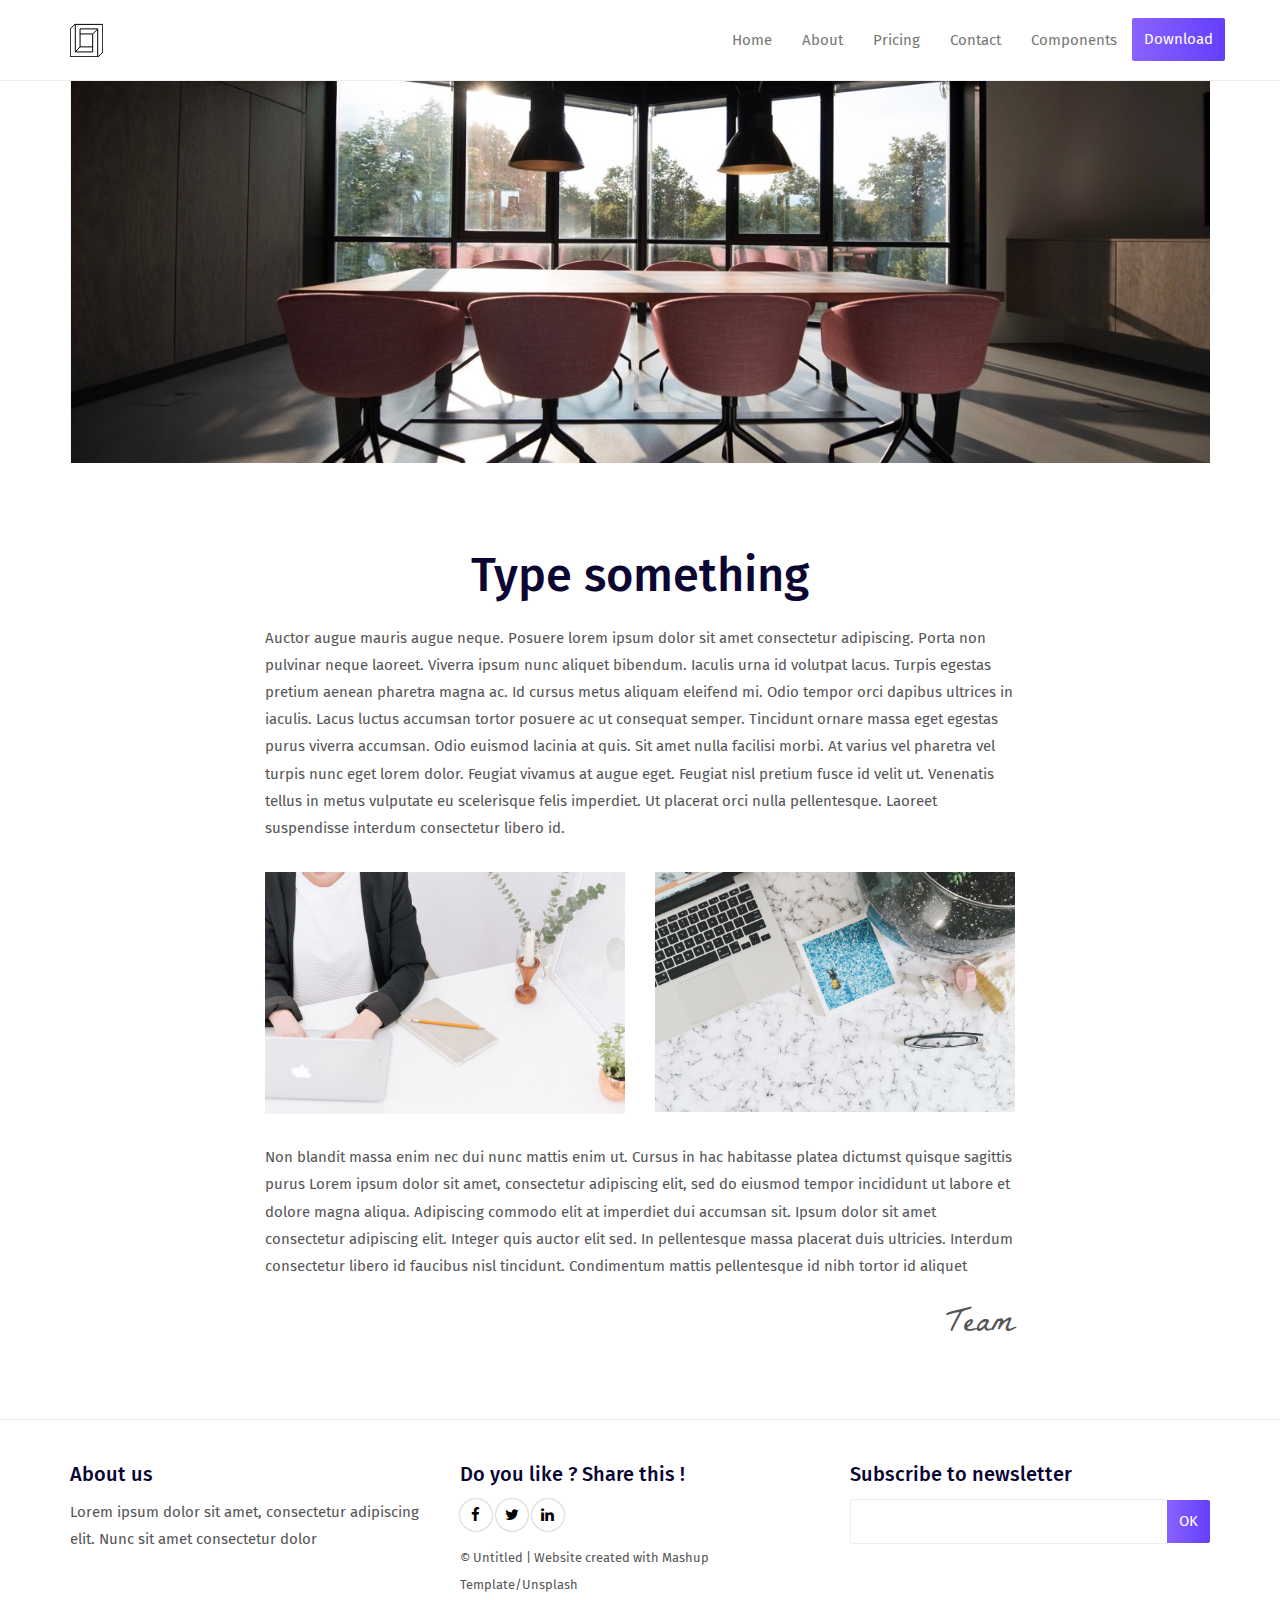
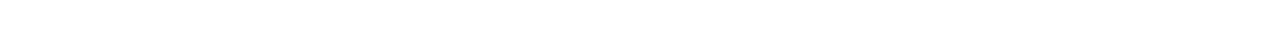
==== commit 216a2b1d: "add new test template" ====
--- a/about.html
+++ b/about.html
@@ -12,103 +12,173 @@
   <!-- Disable tap highlight on IE -->
   <meta name="msapplication-tap-highlight" content="no">
   
-  <link href="./assets/apple-icon-180x180.png" rel="apple-touch-icon">
+  <link href="./assets/apple-touch-icon.png" rel="apple-touch-icon">
   <link href="./assets/favicon.ico" rel="icon">
 
-
+ 
 
   <title>Title page</title>  
 
-<link href="./main.82cfd66e.css" rel="stylesheet"></head>
+<link href="./main.a3f694c0.css" rel="stylesheet"></head>
 
 <body>
 
  <!-- Add your content of header -->
-<header class="">
-  <div class="navbar navbar-default visible-xs">
-    <button type="button" class="navbar-toggle collapsed">
-      <span class="sr-only">Toggle navigation</span>
-      <span class="icon-bar"></span>
-      <span class="icon-bar"></span>
-      <span class="icon-bar"></span>
-    </button>
-    <a href="./index.html" class="navbar-brand">Mashup Template</a>
-  </div>
-
-  <nav class="sidebar">
-    <div class="navbar-collapse" id="navbar-collapse">
-      <div class="site-header hidden-xs">
-          <a class="site-brand" href="./index.html" title="">
-            <img class="img-responsive site-logo" alt="" src="./assets/images/mashup-logo.svg">
-            Mashup Template
-          </a>
-        <p>Lorem ipsum dolor sit amet, consectetur adipisicing elit, sed do eiusmod
-        tempor.</p>
+<header>
+  <nav class="navbar  navbar-fixed-top navbar-default">
+    <div class="container">
+      <div class="navbar-header">
+        <button type="button" class="navbar-toggle uarr collapsed" data-toggle="collapse" data-target="#navbar-collapse-uarr">
+          <span class="sr-only">Toggle navigation</span>
+          <span class="icon-bar"></span>
+          <span class="icon-bar"></span>
+          <span class="icon-bar"></span>
+        </button>
+        <a class="navbar-brand" href="./index.html" title="">
+          <img src="./assets/images/mashuptemplate.svg" class="navbar-logo-img" alt="">
+        </a>
       </div>
-      <ul class="nav">
-        <li><a href="./index.html" title="">Home</a></li>
-        <li><a href="./about.html" title="">About</a></li>
-        <li><a href="./services.html" title="">Services</a></li>
-        <li><a href="./contact.html" title="">Contact</a></li>
-        <li><a href="./components.html" title="">Components</a></li>
-
-      </ul>
-
-      <nav class="nav-footer">
-        <p class="nav-footer-social-buttons">
-          <a class="fa-icon" href="https://www.instagram.com/" title="">
-            <i class="fa fa-instagram"></i>
-          </a>
-          <a class="fa-icon" href="https://dribbble.com/" title="">
-            <i class="fa fa-dribbble"></i>
-          </a>
-          <a class="fa-icon" href="https://twitter.com/" title="">
-            <i class="fa fa-twitter"></i>
-          </a>
-        </p>
-        <p>© Untitled | Website created with <a href="http://www.mashup-template.com/" title="Create website with free html template">Mashup Template</a>/<a href="https://www.unsplash.com/" title="Beautiful Free Images">Unsplash</a></p>
-      </nav>  
-    </div> 
+
+      <div class="collapse navbar-collapse" id="navbar-collapse-uarr">
+        <ul class="nav navbar-nav navbar-right">
+          <li><a href="./index.html" title="" class="active">Home</a></li>
+          <li><a href="./about.html" title=""> About</a></li>
+          <li><a href="./pricing.html" title=""> Pricing </a></li>
+          <li><a href="./contact.html" title="">Contact</a></li>
+          <li><a href="./components.html" title="">Components</a></li>
+          <li>
+            <p>
+              <a href="./download.html" class="btn btn-primary navbar-btn" title="">Download</a>
+            </p>
+          </li>
+          
+        </ul>
+      </div>
+    </div>
   </nav>
 </header>
-<main class="" id="main-collapse">
-
-
-<div class="row">
-  <div class="col-xs-12 col-md-6">
-    <img class="img-responsive" alt="" src="./assets/images/img-10.jpg">
-  </div>
-  <div class="col-xs-12 col-md-6">
-    <h1>About me</h1>
-    
-    <p>Duis aute irure dolor in reprehenderit in voluptate velit esse
-    cillum dolore eu fugiat nulla pariatur. Excepteur sint occaecat cupidatat non
-    proident, sunt in culpa qui officia deserunt mollit anim id est laborum.</p>
-    
-    <h3>Incididunt ut labore </h3>
-
-    <p>Class aptent taciti sociosqu ad litora torquent per conubia nostra, per inceptos himenaeos. Phasellus iaculis magna sagittis elit sagittis, at hendrerit lorem venenatis. Morbi accumsan iaculis blandit. Cras ultrices hendrerit nisl.</p>
-
-    <h3>Ut enim ad minim veniam </h3>
-    
-    <p>Lorem ipsum dolor sit amet, consectetur adipiscing elit. Maecenas luctus at sem quis varius. 
-    Class aptent taciti sociosqu ad litora torquent per conubia nostra, per inceptos himenaeos. Phasellus iaculis magna sagittis elit sagittis, at hendrerit lorem venenatis. Morbi accumsan iaculis blandit. Cras ultrices hendrerit nisl.</p>
-    <h3>Phasellus iaculis magna </h3>
-    <p>Duis aute irure dolor in reprehenderit in voluptate velit esse
-    cillum dolore eu fugiat nulla pariatur. Excepteur sint occaecat cupidatat non
-    proident, sunt in culpa qui officia deserunt mollit anim id est laborum.</p>
-    
-    <a href="contact.html" class="btn btn-primary" title=""> Get in touch</a>
- </div>
+
+
+
+
+<div class="">
+    <div class="container">
+        <div class="row">
+
+            <div class="col-xs-12">
+               <img class="img-responsive" src="./assets/images/img-01.jpg">
+            </div>
+        </div>
+    </div>
 </div>
-    
-</main>
+
+<div class="section-container">
+    <div class="container">
+        <div class="row">
+               <div class="col-xs-12 col-md-8 col-md-offset-2">
+                    <div class="text-center">
+                    <h1>Type something</h1>
+                     </div>   
+                        <p class="section-container-spacer">Auctor augue mauris augue neque. Posuere lorem ipsum dolor sit amet consectetur adipiscing. Porta
+                            non pulvinar neque laoreet. Viverra ipsum nunc aliquet bibendum. Iaculis urna id volutpat lacus.
+                            Turpis egestas pretium aenean pharetra magna ac. Id cursus metus aliquam eleifend mi. Odio tempor
+                            orci dapibus ultrices in iaculis. Lacus luctus accumsan tortor posuere ac ut consequat semper.
+                            Tincidunt ornare massa eget egestas purus viverra accumsan. Odio euismod lacinia at quis. Sit
+                            amet nulla facilisi morbi. At varius vel pharetra vel turpis nunc eget lorem dolor. Feugiat vivamus
+                            at augue eget. Feugiat nisl pretium fusce id velit ut. Venenatis tellus in metus vulputate eu
+                            scelerisque felis imperdiet. Ut placerat orci nulla pellentesque. Laoreet suspendisse interdum
+                            consectetur libero id.
+                        </p>
+
+                    <div class="row section-container-spacer">
+                        <div class="col-md-6">
+                            <img class="img-responsive" src="./assets/images/img-03.jpg">
+                        </div>
+                        <div class="col-md-6">
+                            <img class="img-responsive" src="./assets/images/img-02.jpg">
+                        </div>
+                    </div>
+
+               </div>
+               
+                <div class="col-xs-12 col-md-8 col-md-offset-2">
+              
+                        <p>
+                            Non blandit massa enim nec dui nunc mattis enim ut. Cursus in hac habitasse platea dictumst quisque sagittis
+                            purus Lorem ipsum dolor sit amet, consectetur adipiscing elit, sed do eiusmod tempor incididunt
+                            ut labore et dolore magna aliqua. Adipiscing commodo elit at imperdiet dui accumsan sit. Ipsum
+                            dolor sit amet consectetur adipiscing elit. Integer quis auctor elit sed. In pellentesque massa
+                            placerat duis ultricies. Interdum consectetur libero id faucibus nisl tincidunt. Condimentum
+                            mattis pellentesque id nibh tortor id aliquet</p>
+                            <small class="signature pull-right">Team</small>
+                </div>
+            </div>
+
+
+
+
+        </div>
+
+    </div>
+
+
+
+</div>
+
+
+
+
+
+
+
+<footer>
+    <div class="section-container footer-container">
+        <div class="container">
+            <div class="row">
+                    <div class="col-md-4">
+                        <h4>About us</h4>
+                        <p>Lorem ipsum dolor sit amet, consectetur adipiscing elit. Nunc sit amet consectetur dolor</p>
+                    </div>
+
+                    <div class="col-md-4">
+                        <h4>Do you like ? Share this !</h4>
+                        <p>
+                            <a href="https://facebook.com/" class="social-round-icon white-round-icon fa-icon" title="">
+                            <i class="fa fa-facebook" aria-hidden="true"></i>
+                          </a>
+                          <a href="https://twitter.com/" class="social-round-icon white-round-icon fa-icon" title="">
+                            <i class="fa fa-twitter" aria-hidden="true"></i>
+                          </a>
+                          <a href="https://www.linkedin.com/" class="social-round-icon white-round-icon fa-icon" title="">
+                            <i class="fa fa-linkedin" aria-hidden="true"></i>
+                          </a>
+                        </p>
+                        <p><small>© Untitled | Website created with <a href="http://www.mashup-template.com/" class="link-like-text" title="Create website with free html template">Mashup Template</a>/<a href="http://www.unsplash.com/" class="link-like-text" title="Beautiful Free Images">Unsplash</a></small></p>    
+                    </div>
+
+                    <div class="col-md-4">
+                        <h4>Subscribe to newsletter</h4>
+                        
+                        <div class="form-group">
+                            <div class="input-group">
+                                <input type="text" class="form-control footer-input-text">
+                                <div class="input-group-btn">
+                                    <button type="button" class="btn btn-primary btn-newsletter ">OK</button>
+                                </div>
+                            </div>
+                        </div>
+
+
+                    </div>
+            </div>
+        </div>
+    </div>
+</footer>
 
 <script>
-document.addEventListener("DOMContentLoaded", function (event) {
-  navbarToggleSidebar();
-  navActivePage();
-});
+  document.addEventListener("DOMContentLoaded", function (event) {
+    navActivePage();
+  });
 </script>
 
 <!-- Google Analytics: change UA-XXXXX-X to be your site's ID 
@@ -124,6 +194,7 @@
   ga('send', 'pageview');
 </script>
 
---> <script type="text/javascript" src="./main.85741bff.js"></script></body>
+--> 
+<script type="text/javascript" src="./main.41beeca9.js"></script></body>
 
 </html>--- a/main.a3f694c0.css
+++ b/main.a3f694c0.css
@@ -0,0 +1,9 @@
+@import url(https://fonts.googleapis.com/css?family=La+Belle+Aurore|Fira+Sans:400,700);@import url(https://maxcdn.bootstrapcdn.com/font-awesome/4.7.0/css/font-awesome.min.css);/*!
+ * Bootstrap v3.3.7 (http://getbootstrap.com)
+ * Copyright 2011-2016 Twitter, Inc.
+ * Licensed under MIT (https://github.com/twbs/bootstrap/blob/master/LICENSE)
+ */
+/*! normalize.css v3.0.3 | MIT License | github.com/necolas/normalize.css */html{font-family:sans-serif;-ms-text-size-adjust:100%;-webkit-text-size-adjust:100%}body{margin:0}article,aside,details,figcaption,figure,footer,header,hgroup,main,menu,nav,section,summary{display:block}audio,canvas,progress,video{display:inline-block;vertical-align:baseline}audio:not([controls]){display:none;height:0}[hidden],template{display:none}a{background-color:transparent}a:active,a:hover{outline:0}abbr[title]{border-bottom:1px dotted}b,strong{font-weight:700}dfn{font-style:italic}h1{font-size:2em;margin:.67em 0}mark{background:#ff0;color:#000}small{font-size:80%}sub,sup{font-size:75%;line-height:0;position:relative;vertical-align:baseline}sup{top:-.5em}sub{bottom:-.25em}img{border:0}svg:not(:root){overflow:hidden}figure{margin:1em 40px}hr{box-sizing:content-box;height:0}pre{overflow:auto}code,kbd,pre,samp{font-family:monospace,monospace;font-size:1em}button,input,optgroup,select,textarea{color:inherit;font:inherit;margin:0}button{overflow:visible}button,select{text-transform:none}button,html input[type=button],input[type=reset],input[type=submit]{-webkit-appearance:button;cursor:pointer}button[disabled],html input[disabled]{cursor:default}button::-moz-focus-inner,input::-moz-focus-inner{border:0;padding:0}input{line-height:normal}input[type=checkbox],input[type=radio]{box-sizing:border-box;padding:0}input[type=number]::-webkit-inner-spin-button,input[type=number]::-webkit-outer-spin-button{height:auto}input[type=search]{-webkit-appearance:textfield;box-sizing:content-box}input[type=search]::-webkit-search-cancel-button,input[type=search]::-webkit-search-decoration{-webkit-appearance:none}fieldset{border:1px solid silver;margin:0 2px;padding:.35em .625em .75em}textarea{overflow:auto}optgroup{font-weight:700}table{border-collapse:collapse;border-spacing:0}td,th{padding:0}
+
+/*! Source: https://github.com/h5bp/html5-boilerplate/blob/master/src/css/main.css */@media print{*,:after,:before{background:transparent!important;color:#000!important;box-shadow:none!important;text-shadow:none!important}a,a:visited{text-decoration:underline}a[href]:after{content:" (" attr(href) ")"}abbr[title]:after{content:" (" attr(title) ")"}a[href^="#"]:after,a[href^="javascript:"]:after{content:""}blockquote,pre{border:1px solid #999;page-break-inside:avoid}thead{display:table-header-group}img,tr{page-break-inside:avoid}img{max-width:100%!important}h2,h3,p{orphans:3;widows:3}h2,h3{page-break-after:avoid}.navbar{display:none}.btn>.caret,.dropup>.btn>.caret{border-top-color:#000!important}.label{border:1px solid #000}.table{border-collapse:collapse!important}.table td,.table th{background-color:#fff!important}.table-bordered td,.table-bordered th{border:1px solid #ddd!important}}*,:after,:before{-webkit-box-sizing:border-box;-moz-box-sizing:border-box;box-sizing:border-box}html{font-size:10px;-webkit-tap-highlight-color:transparent}body{font-family:Fira Sans,Helvetica,Arial,sans-serif;font-size:15px;line-height:1.81;color:#555;background-color:#fff}button,input,select,textarea{font-family:inherit;font-size:inherit;line-height:inherit}a{color:#8b62ff;text-decoration:none}a:focus,a:hover{color:#5216ff;text-decoration:underline}a:focus{outline:5px auto -webkit-focus-ring-color;outline-offset:-2px}figure{margin:0}img{vertical-align:middle}.img-responsive{display:block;max-width:100%;height:auto}.img-rounded{border-radius:2px}.img-thumbnail{padding:4px;line-height:1.81;background-color:#fff;border:1px solid #ddd;border-radius:2px;-webkit-transition:all .2s ease-in-out;-o-transition:all .2s ease-in-out;transition:all .2s ease-in-out;display:inline-block;max-width:100%;height:auto}.img-circle{border-radius:50%}hr{margin-top:27px;margin-bottom:27px;border:0;border-top:1px solid #eee}.sr-only{position:absolute;width:1px;height:1px;margin:-1px;padding:0;overflow:hidden;clip:rect(0,0,0,0);border:0}.sr-only-focusable:active,.sr-only-focusable:focus{position:static;width:auto;height:auto;margin:0;overflow:visible;clip:auto}[role=button]{cursor:pointer}.h1,.h2,.h3,.h4,.h5,.h6,h1,h2,h3,h4,h5,h6{font-family:inherit;font-weight:500;line-height:1.1;color:#0c0633}.h1 .small,.h1 small,.h2 .small,.h2 small,.h3 .small,.h3 small,.h4 .small,.h4 small,.h5 .small,.h5 small,.h6 .small,.h6 small,h1 .small,h1 small,h2 .small,h2 small,h3 .small,h3 small,h4 .small,h4 small,h5 .small,h5 small,h6 .small,h6 small{font-weight:400;line-height:1;color:#777}.h1,.h2,.h3,h1,h2,h3{margin-top:27px;margin-bottom:13.5px}.h1 .small,.h1 small,.h2 .small,.h2 small,.h3 .small,.h3 small,h1 .small,h1 small,h2 .small,h2 small,h3 .small,h3 small{font-size:65%}.h4,.h5,.h6,h4,h5,h6{margin-top:13.5px;margin-bottom:13.5px}.h4 .small,.h4 small,.h5 .small,.h5 small,.h6 .small,.h6 small,h4 .small,h4 small,h5 .small,h5 small,h6 .small,h6 small{font-size:75%}.h1,h1{font-size:47px}.h2,h2{font-size:35px}.h3,h3{font-size:27px}.h4,h4{font-size:20px}.h5,h5{font-size:15px}.h6,h6{font-size:13px}p{margin:0 0 13.5px}.lead{margin-bottom:27px;font-size:17px;font-weight:300;line-height:1.4}@media (min-width:768px){.lead{font-size:22.5px}}.small,small{font-size:86%}.mark,mark{background-color:#fcf8e3;padding:.2em}.text-left{text-align:left}.text-right{text-align:right}.text-center{text-align:center}.text-justify{text-align:justify}.text-nowrap{white-space:nowrap}.text-lowercase{text-transform:lowercase}.initialism,.text-uppercase{text-transform:uppercase}.text-capitalize{text-transform:capitalize}.text-muted{color:#777}.text-primary{color:#8b62ff}a.text-primary:focus,a.text-primary:hover{color:#652fff}.text-success{color:#fff}a.text-success:focus,a.text-success:hover{color:#e6e6e6}.text-info{color:#31708f}a.text-info:focus,a.text-info:hover{color:#245269}.text-warning{color:#8a6d3b}a.text-warning:focus,a.text-warning:hover{color:#66512c}.text-danger{color:#fff}a.text-danger:focus,a.text-danger:hover{color:#e6e6e6}.bg-primary{color:#fff;background-color:#8b62ff}a.bg-primary:focus,a.bg-primary:hover{background-color:#652fff}.bg-success{background-color:#005bff}a.bg-success:focus,a.bg-success:hover{background-color:#0049cc}.bg-info{background-color:#d9edf7}a.bg-info:focus,a.bg-info:hover{background-color:#afd9ee}.bg-warning{background-color:#fcf8e3}a.bg-warning:focus,a.bg-warning:hover{background-color:#f7ecb5}.bg-danger{background-color:#fe6767}a.bg-danger:focus,a.bg-danger:hover{background-color:#fe3434}.page-header{padding-bottom:12.5px;margin:54px 0 27px;border-bottom:1px solid #eee}ol,ul{margin-top:0;margin-bottom:13.5px}ol ol,ol ul,ul ol,ul ul{margin-bottom:0}.list-inline,.list-unstyled{padding-left:0;list-style:none}.list-inline{margin-left:-5px}.list-inline>li{display:inline-block;padding-left:5px;padding-right:5px}dl{margin-top:0;margin-bottom:27px}dd,dt{line-height:1.81}dt{font-weight:700}dd{margin-left:0}.dl-horizontal dd:after,.dl-horizontal dd:before{content:" ";display:table}.dl-horizontal dd:after{clear:both}@media (min-width:768px){.dl-horizontal dt{float:left;width:160px;clear:left;text-align:right;overflow:hidden;text-overflow:ellipsis;white-space:nowrap}.dl-horizontal dd{margin-left:180px}}abbr[data-original-title],abbr[title]{cursor:help;border-bottom:1px dotted #777}.initialism{font-size:90%}blockquote{padding:13.5px 27px;margin:0 0 27px;font-size:18.75px;border-left:5px solid #eee}blockquote ol:last-child,blockquote p:last-child,blockquote ul:last-child{margin-bottom:0}blockquote .small,blockquote footer,blockquote small{display:block;font-size:80%;line-height:1.81;color:#777}blockquote .small:before,blockquote footer:before,blockquote small:before{content:"\2014   \A0"}.blockquote-reverse,blockquote.pull-right{padding-right:15px;padding-left:0;border-right:5px solid #eee;border-left:0;text-align:right}.blockquote-reverse .small:before,.blockquote-reverse footer:before,.blockquote-reverse small:before,blockquote.pull-right .small:before,blockquote.pull-right footer:before,blockquote.pull-right small:before{content:""}.blockquote-reverse .small:after,.blockquote-reverse footer:after,.blockquote-reverse small:after,blockquote.pull-right .small:after,blockquote.pull-right footer:after,blockquote.pull-right small:after{content:"\A0   \2014"}address{margin-bottom:27px;font-style:normal;line-height:1.81}code,kbd,pre,samp{font-family:Menlo,Monaco,Consolas,Courier New,monospace}code{color:#c7254e;background-color:#f9f2f4}code,kbd{padding:2px 4px;font-size:90%;border-radius:2px}kbd{color:#fff;background-color:#333;box-shadow:inset 0 -1px 0 rgba(0,0,0,.25)}kbd kbd{padding:0;font-size:100%;font-weight:700;box-shadow:none}pre{display:block;padding:13px;margin:0 0 13.5px;font-size:14px;line-height:1.81;word-break:break-all;word-wrap:break-word;color:#333;background-color:#f5f5f5;border:1px solid #ccc;border-radius:2px}pre code{padding:0;font-size:inherit;color:inherit;white-space:pre-wrap;background-color:transparent;border-radius:0}.pre-scrollable{max-height:340px;overflow-y:scroll}.container{margin-right:auto;margin-left:auto;padding-left:15px;padding-right:15px}.container:after,.container:before{content:" ";display:table}.container:after{clear:both}@media (min-width:768px){.container{width:750px}}@media (min-width:992px){.container{width:970px}}@media (min-width:1200px){.container{width:1170px}}.container-fluid{margin-right:auto;margin-left:auto;padding-left:15px;padding-right:15px}.container-fluid:after,.container-fluid:before{content:" ";display:table}.container-fluid:after{clear:both}.row{margin-left:-15px;margin-right:-15px}.row:after,.row:before{content:" ";display:table}.row:after{clear:both}.col-lg-1,.col-lg-2,.col-lg-3,.col-lg-4,.col-lg-5,.col-lg-6,.col-lg-7,.col-lg-8,.col-lg-9,.col-lg-10,.col-lg-11,.col-lg-12,.col-md-1,.col-md-2,.col-md-3,.col-md-4,.col-md-5,.col-md-6,.col-md-7,.col-md-8,.col-md-9,.col-md-10,.col-md-11,.col-md-12,.col-sm-1,.col-sm-2,.col-sm-3,.col-sm-4,.col-sm-5,.col-sm-6,.col-sm-7,.col-sm-8,.col-sm-9,.col-sm-10,.col-sm-11,.col-sm-12,.col-xs-1,.col-xs-2,.col-xs-3,.col-xs-4,.col-xs-5,.col-xs-6,.col-xs-7,.col-xs-8,.col-xs-9,.col-xs-10,.col-xs-11,.col-xs-12{position:relative;min-height:1px;padding-left:15px;padding-right:15px}.col-xs-1,.col-xs-2,.col-xs-3,.col-xs-4,.col-xs-5,.col-xs-6,.col-xs-7,.col-xs-8,.col-xs-9,.col-xs-10,.col-xs-11,.col-xs-12{float:left}.col-xs-1{width:8.33333%}.col-xs-2{width:16.66667%}.col-xs-3{width:25%}.col-xs-4{width:33.33333%}.col-xs-5{width:41.66667%}.col-xs-6{width:50%}.col-xs-7{width:58.33333%}.col-xs-8{width:66.66667%}.col-xs-9{width:75%}.col-xs-10{width:83.33333%}.col-xs-11{width:91.66667%}.col-xs-12{width:100%}.col-xs-pull-0{right:auto}.col-xs-pull-1{right:8.33333%}.col-xs-pull-2{right:16.66667%}.col-xs-pull-3{right:25%}.col-xs-pull-4{right:33.33333%}.col-xs-pull-5{right:41.66667%}.col-xs-pull-6{right:50%}.col-xs-pull-7{right:58.33333%}.col-xs-pull-8{right:66.66667%}.col-xs-pull-9{right:75%}.col-xs-pull-10{right:83.33333%}.col-xs-pull-11{right:91.66667%}.col-xs-pull-12{right:100%}.col-xs-push-0{left:auto}.col-xs-push-1{left:8.33333%}.col-xs-push-2{left:16.66667%}.col-xs-push-3{left:25%}.col-xs-push-4{left:33.33333%}.col-xs-push-5{left:41.66667%}.col-xs-push-6{left:50%}.col-xs-push-7{left:58.33333%}.col-xs-push-8{left:66.66667%}.col-xs-push-9{left:75%}.col-xs-push-10{left:83.33333%}.col-xs-push-11{left:91.66667%}.col-xs-push-12{left:100%}.col-xs-offset-0{margin-left:0}.col-xs-offset-1{margin-left:8.33333%}.col-xs-offset-2{margin-left:16.66667%}.col-xs-offset-3{margin-left:25%}.col-xs-offset-4{margin-left:33.33333%}.col-xs-offset-5{margin-left:41.66667%}.col-xs-offset-6{margin-left:50%}.col-xs-offset-7{margin-left:58.33333%}.col-xs-offset-8{margin-left:66.66667%}.col-xs-offset-9{margin-left:75%}.col-xs-offset-10{margin-left:83.33333%}.col-xs-offset-11{margin-left:91.66667%}.col-xs-offset-12{margin-left:100%}@media (min-width:768px){.col-sm-1,.col-sm-2,.col-sm-3,.col-sm-4,.col-sm-5,.col-sm-6,.col-sm-7,.col-sm-8,.col-sm-9,.col-sm-10,.col-sm-11,.col-sm-12{float:left}.col-sm-1{width:8.33333%}.col-sm-2{width:16.66667%}.col-sm-3{width:25%}.col-sm-4{width:33.33333%}.col-sm-5{width:41.66667%}.col-sm-6{width:50%}.col-sm-7{width:58.33333%}.col-sm-8{width:66.66667%}.col-sm-9{width:75%}.col-sm-10{width:83.33333%}.col-sm-11{width:91.66667%}.col-sm-12{width:100%}.col-sm-pull-0{right:auto}.col-sm-pull-1{right:8.33333%}.col-sm-pull-2{right:16.66667%}.col-sm-pull-3{right:25%}.col-sm-pull-4{right:33.33333%}.col-sm-pull-5{right:41.66667%}.col-sm-pull-6{right:50%}.col-sm-pull-7{right:58.33333%}.col-sm-pull-8{right:66.66667%}.col-sm-pull-9{right:75%}.col-sm-pull-10{right:83.33333%}.col-sm-pull-11{right:91.66667%}.col-sm-pull-12{right:100%}.col-sm-push-0{left:auto}.col-sm-push-1{left:8.33333%}.col-sm-push-2{left:16.66667%}.col-sm-push-3{left:25%}.col-sm-push-4{left:33.33333%}.col-sm-push-5{left:41.66667%}.col-sm-push-6{left:50%}.col-sm-push-7{left:58.33333%}.col-sm-push-8{left:66.66667%}.col-sm-push-9{left:75%}.col-sm-push-10{left:83.33333%}.col-sm-push-11{left:91.66667%}.col-sm-push-12{left:100%}.col-sm-offset-0{margin-left:0}.col-sm-offset-1{margin-left:8.33333%}.col-sm-offset-2{margin-left:16.66667%}.col-sm-offset-3{margin-left:25%}.col-sm-offset-4{margin-left:33.33333%}.col-sm-offset-5{margin-left:41.66667%}.col-sm-offset-6{margin-left:50%}.col-sm-offset-7{margin-left:58.33333%}.col-sm-offset-8{margin-left:66.66667%}.col-sm-offset-9{margin-left:75%}.col-sm-offset-10{margin-left:83.33333%}.col-sm-offset-11{margin-left:91.66667%}.col-sm-offset-12{margin-left:100%}}@media (min-width:992px){.col-md-1,.col-md-2,.col-md-3,.col-md-4,.col-md-5,.col-md-6,.col-md-7,.col-md-8,.col-md-9,.col-md-10,.col-md-11,.col-md-12{float:left}.col-md-1{width:8.33333%}.col-md-2{width:16.66667%}.col-md-3{width:25%}.col-md-4{width:33.33333%}.col-md-5{width:41.66667%}.col-md-6{width:50%}.col-md-7{width:58.33333%}.col-md-8{width:66.66667%}.col-md-9{width:75%}.col-md-10{width:83.33333%}.col-md-11{width:91.66667%}.col-md-12{width:100%}.col-md-pull-0{right:auto}.col-md-pull-1{right:8.33333%}.col-md-pull-2{right:16.66667%}.col-md-pull-3{right:25%}.col-md-pull-4{right:33.33333%}.col-md-pull-5{right:41.66667%}.col-md-pull-6{right:50%}.col-md-pull-7{right:58.33333%}.col-md-pull-8{right:66.66667%}.col-md-pull-9{right:75%}.col-md-pull-10{right:83.33333%}.col-md-pull-11{right:91.66667%}.col-md-pull-12{right:100%}.col-md-push-0{left:auto}.col-md-push-1{left:8.33333%}.col-md-push-2{left:16.66667%}.col-md-push-3{left:25%}.col-md-push-4{left:33.33333%}.col-md-push-5{left:41.66667%}.col-md-push-6{left:50%}.col-md-push-7{left:58.33333%}.col-md-push-8{left:66.66667%}.col-md-push-9{left:75%}.col-md-push-10{left:83.33333%}.col-md-push-11{left:91.66667%}.col-md-push-12{left:100%}.col-md-offset-0{margin-left:0}.col-md-offset-1{margin-left:8.33333%}.col-md-offset-2{margin-left:16.66667%}.col-md-offset-3{margin-left:25%}.col-md-offset-4{margin-left:33.33333%}.col-md-offset-5{margin-left:41.66667%}.col-md-offset-6{margin-left:50%}.col-md-offset-7{margin-left:58.33333%}.col-md-offset-8{margin-left:66.66667%}.col-md-offset-9{margin-left:75%}.col-md-offset-10{margin-left:83.33333%}.col-md-offset-11{margin-left:91.66667%}.col-md-offset-12{margin-left:100%}}@media (min-width:1200px){.col-lg-1,.col-lg-2,.col-lg-3,.col-lg-4,.col-lg-5,.col-lg-6,.col-lg-7,.col-lg-8,.col-lg-9,.col-lg-10,.col-lg-11,.col-lg-12{float:left}.col-lg-1{width:8.33333%}.col-lg-2{width:16.66667%}.col-lg-3{width:25%}.col-lg-4{width:33.33333%}.col-lg-5{width:41.66667%}.col-lg-6{width:50%}.col-lg-7{width:58.33333%}.col-lg-8{width:66.66667%}.col-lg-9{width:75%}.col-lg-10{width:83.33333%}.col-lg-11{width:91.66667%}.col-lg-12{width:100%}.col-lg-pull-0{right:auto}.col-lg-pull-1{right:8.33333%}.col-lg-pull-2{right:16.66667%}.col-lg-pull-3{right:25%}.col-lg-pull-4{right:33.33333%}.col-lg-pull-5{right:41.66667%}.col-lg-pull-6{right:50%}.col-lg-pull-7{right:58.33333%}.col-lg-pull-8{right:66.66667%}.col-lg-pull-9{right:75%}.col-lg-pull-10{right:83.33333%}.col-lg-pull-11{right:91.66667%}.col-lg-pull-12{right:100%}.col-lg-push-0{left:auto}.col-lg-push-1{left:8.33333%}.col-lg-push-2{left:16.66667%}.col-lg-push-3{left:25%}.col-lg-push-4{left:33.33333%}.col-lg-push-5{left:41.66667%}.col-lg-push-6{left:50%}.col-lg-push-7{left:58.33333%}.col-lg-push-8{left:66.66667%}.col-lg-push-9{left:75%}.col-lg-push-10{left:83.33333%}.col-lg-push-11{left:91.66667%}.col-lg-push-12{left:100%}.col-lg-offset-0{margin-left:0}.col-lg-offset-1{margin-left:8.33333%}.col-lg-offset-2{margin-left:16.66667%}.col-lg-offset-3{margin-left:25%}.col-lg-offset-4{margin-left:33.33333%}.col-lg-offset-5{margin-left:41.66667%}.col-lg-offset-6{margin-left:50%}.col-lg-offset-7{margin-left:58.33333%}.col-lg-offset-8{margin-left:66.66667%}.col-lg-offset-9{margin-left:75%}.col-lg-offset-10{margin-left:83.33333%}.col-lg-offset-11{margin-left:91.66667%}.col-lg-offset-12{margin-left:100%}}table{background-color:transparent}caption{padding-top:8px;padding-bottom:8px;color:#777}caption,th{text-align:left}.table{width:100%;max-width:100%;margin-bottom:27px}.table>tbody>tr>td,.table>tbody>tr>th,.table>tfoot>tr>td,.table>tfoot>tr>th,.table>thead>tr>td,.table>thead>tr>th{padding:8px;line-height:1.81;vertical-align:top;border-top:1px solid #ddd}.table>thead>tr>th{vertical-align:bottom;border-bottom:2px solid #ddd}.table>caption+thead>tr:first-child>td,.table>caption+thead>tr:first-child>th,.table>colgroup+thead>tr:first-child>td,.table>colgroup+thead>tr:first-child>th,.table>thead:first-child>tr:first-child>td,.table>thead:first-child>tr:first-child>th{border-top:0}.table>tbody+tbody{border-top:2px solid #ddd}.table .table{background-color:#fff}.table-condensed>tbody>tr>td,.table-condensed>tbody>tr>th,.table-condensed>tfoot>tr>td,.table-condensed>tfoot>tr>th,.table-condensed>thead>tr>td,.table-condensed>thead>tr>th{padding:5px}.table-bordered,.table-bordered>tbody>tr>td,.table-bordered>tbody>tr>th,.table-bordered>tfoot>tr>td,.table-bordered>tfoot>tr>th,.table-bordered>thead>tr>td,.table-bordered>thead>tr>th{border:1px solid #ddd}.table-bordered>thead>tr>td,.table-bordered>thead>tr>th{border-bottom-width:2px}.table-striped>tbody>tr:nth-of-type(odd){background-color:#f9f9f9}.table-hover>tbody>tr:hover{background-color:#f5f5f5}table col[class*=col-]{position:static;float:none;display:table-column}table td[class*=col-],table th[class*=col-]{position:static;float:none;display:table-cell}.table>tbody>tr.active>td,.table>tbody>tr.active>th,.table>tbody>tr>td.active,.table>tbody>tr>th.active,.table>tfoot>tr.active>td,.table>tfoot>tr.active>th,.table>tfoot>tr>td.active,.table>tfoot>tr>th.active,.table>thead>tr.active>td,.table>thead>tr.active>th,.table>thead>tr>td.active,.table>thead>tr>th.active{background-color:#f5f5f5}.table-hover>tbody>tr.active:hover>td,.table-hover>tbody>tr.active:hover>th,.table-hover>tbody>tr:hover>.active,.table-hover>tbody>tr>td.active:hover,.table-hover>tbody>tr>th.active:hover{background-color:#e8e8e8}.table>tbody>tr.success>td,.table>tbody>tr.success>th,.table>tbody>tr>td.success,.table>tbody>tr>th.success,.table>tfoot>tr.success>td,.table>tfoot>tr.success>th,.table>tfoot>tr>td.success,.table>tfoot>tr>th.success,.table>thead>tr.success>td,.table>thead>tr.success>th,.table>thead>tr>td.success,.table>thead>tr>th.success{background-color:#005bff}.table-hover>tbody>tr.success:hover>td,.table-hover>tbody>tr.success:hover>th,.table-hover>tbody>tr:hover>.success,.table-hover>tbody>tr>td.success:hover,.table-hover>tbody>tr>th.success:hover{background-color:#0052e6}.table>tbody>tr.info>td,.table>tbody>tr.info>th,.table>tbody>tr>td.info,.table>tbody>tr>th.info,.table>tfoot>tr.info>td,.table>tfoot>tr.info>th,.table>tfoot>tr>td.info,.table>tfoot>tr>th.info,.table>thead>tr.info>td,.table>thead>tr.info>th,.table>thead>tr>td.info,.table>thead>tr>th.info{background-color:#d9edf7}.table-hover>tbody>tr.info:hover>td,.table-hover>tbody>tr.info:hover>th,.table-hover>tbody>tr:hover>.info,.table-hover>tbody>tr>td.info:hover,.table-hover>tbody>tr>th.info:hover{background-color:#c4e3f3}.table>tbody>tr.warning>td,.table>tbody>tr.warning>th,.table>tbody>tr>td.warning,.table>tbody>tr>th.warning,.table>tfoot>tr.warning>td,.table>tfoot>tr.warning>th,.table>tfoot>tr>td.warning,.table>tfoot>tr>th.warning,.table>thead>tr.warning>td,.table>thead>tr.warning>th,.table>thead>tr>td.warning,.table>thead>tr>th.warning{background-color:#fcf8e3}.table-hover>tbody>tr.warning:hover>td,.table-hover>tbody>tr.warning:hover>th,.table-hover>tbody>tr:hover>.warning,.table-hover>tbody>tr>td.warning:hover,.table-hover>tbody>tr>th.warning:hover{background-color:#faf2cc}.table>tbody>tr.danger>td,.table>tbody>tr.danger>th,.table>tbody>tr>td.danger,.table>tbody>tr>th.danger,.table>tfoot>tr.danger>td,.table>tfoot>tr.danger>th,.table>tfoot>tr>td.danger,.table>tfoot>tr>th.danger,.table>thead>tr.danger>td,.table>thead>tr.danger>th,.table>thead>tr>td.danger,.table>thead>tr>th.danger{background-color:#fe6767}.table-hover>tbody>tr.danger:hover>td,.table-hover>tbody>tr.danger:hover>th,.table-hover>tbody>tr:hover>.danger,.table-hover>tbody>tr>td.danger:hover,.table-hover>tbody>tr>th.danger:hover{background-color:#fe4e4e}.table-responsive{overflow-x:auto;min-height:.01%}@media screen and (max-width:767px){.table-responsive{width:100%;margin-bottom:20.25px;overflow-y:hidden;-ms-overflow-style:-ms-autohiding-scrollbar;border:1px solid #ddd}.table-responsive>.table{margin-bottom:0}.table-responsive>.table>tbody>tr>td,.table-responsive>.table>tbody>tr>th,.table-responsive>.table>tfoot>tr>td,.table-responsive>.table>tfoot>tr>th,.table-responsive>.table>thead>tr>td,.table-responsive>.table>thead>tr>th{white-space:nowrap}.table-responsive>.table-bordered{border:0}.table-responsive>.table-bordered>tbody>tr>td:first-child,.table-responsive>.table-bordered>tbody>tr>th:first-child,.table-responsive>.table-bordered>tfoot>tr>td:first-child,.table-responsive>.table-bordered>tfoot>tr>th:first-child,.table-responsive>.table-bordered>thead>tr>td:first-child,.table-responsive>.table-bordered>thead>tr>th:first-child{border-left:0}.table-responsive>.table-bordered>tbody>tr>td:last-child,.table-responsive>.table-bordered>tbody>tr>th:last-child,.table-responsive>.table-bordered>tfoot>tr>td:last-child,.table-responsive>.table-bordered>tfoot>tr>th:last-child,.table-responsive>.table-bordered>thead>tr>td:last-child,.table-responsive>.table-bordered>thead>tr>th:last-child{border-right:0}.table-responsive>.table-bordered>tbody>tr:last-child>td,.table-responsive>.table-bordered>tbody>tr:last-child>th,.table-responsive>.table-bordered>tfoot>tr:last-child>td,.table-responsive>.table-bordered>tfoot>tr:last-child>th{border-bottom:0}}fieldset{margin:0;min-width:0}fieldset,legend{padding:0;border:0}legend{display:block;width:100%;margin-bottom:27px;font-size:22.5px;line-height:inherit;color:#333;border-bottom:1px solid #e5e5e5}label{display:inline-block;max-width:100%;margin-bottom:5px;font-weight:700}input[type=search]{-webkit-box-sizing:border-box;-moz-box-sizing:border-box;box-sizing:border-box}input[type=checkbox],input[type=radio]{margin:4px 0 0;margin-top:1px\9;line-height:normal}input[type=file]{display:block}input[type=range]{display:block;width:100%}select[multiple],select[size]{height:auto}input[type=checkbox]:focus,input[type=file]:focus,input[type=radio]:focus{outline:5px auto -webkit-focus-ring-color;outline-offset:-2px}output{padding-top:9px}.form-control,output{display:block;font-size:15px;line-height:1.81;color:#555}.form-control{width:100%;height:45px;padding:8px 12px;background-color:#fff;background-image:none;border:1px solid #eee;border-radius:2px;-webkit-box-shadow:inset 0 1px 1px rgba(0,0,0,.075);box-shadow:inset 0 1px 1px rgba(0,0,0,.075);-webkit-transition:border-color .15s ease-in-out,box-shadow .15s ease-in-out;-o-transition:border-color ease-in-out .15s,box-shadow ease-in-out .15s;transition:border-color .15s ease-in-out,box-shadow .15s ease-in-out}.form-control:focus{border-color:#66afe9;outline:0;-webkit-box-shadow:inset 0 1px 1px rgba(0,0,0,.075),0 0 8px rgba(102,175,233,.6);box-shadow:inset 0 1px 1px rgba(0,0,0,.075),0 0 8px rgba(102,175,233,.6)}.form-control::-moz-placeholder{color:#999;opacity:1}.form-control:-ms-input-placeholder{color:#999}.form-control::-webkit-input-placeholder{color:#999}.form-control::-ms-expand{border:0;background-color:transparent}.form-control[disabled],.form-control[readonly],fieldset[disabled] .form-control{background-color:#eee;opacity:1}.form-control[disabled],fieldset[disabled] .form-control{cursor:not-allowed}textarea.form-control{height:auto}input[type=search]{-webkit-appearance:none}@media screen and (-webkit-min-device-pixel-ratio:0){input[type=date].form-control,input[type=datetime-local].form-control,input[type=month].form-control,input[type=time].form-control{line-height:45px}.input-group-sm>.input-group-btn>input[type=date].btn,.input-group-sm>.input-group-btn>input[type=datetime-local].btn,.input-group-sm>.input-group-btn>input[type=month].btn,.input-group-sm>.input-group-btn>input[type=time].btn,.input-group-sm>input[type=date].form-control,.input-group-sm>input[type=date].input-group-addon,.input-group-sm>input[type=datetime-local].form-control,.input-group-sm>input[type=datetime-local].input-group-addon,.input-group-sm>input[type=month].form-control,.input-group-sm>input[type=month].input-group-addon,.input-group-sm>input[type=time].form-control,.input-group-sm>input[type=time].input-group-addon,.input-group-sm input[type=date],.input-group-sm input[type=datetime-local],.input-group-sm input[type=month],.input-group-sm input[type=time],input[type=date].input-sm,input[type=datetime-local].input-sm,input[type=month].input-sm,input[type=time].input-sm{line-height:33px}.input-group-lg>.input-group-btn>input[type=date].btn,.input-group-lg>.input-group-btn>input[type=datetime-local].btn,.input-group-lg>.input-group-btn>input[type=month].btn,.input-group-lg>.input-group-btn>input[type=time].btn,.input-group-lg>input[type=date].form-control,.input-group-lg>input[type=date].input-group-addon,.input-group-lg>input[type=datetime-local].form-control,.input-group-lg>input[type=datetime-local].input-group-addon,.input-group-lg>input[type=month].form-control,.input-group-lg>input[type=month].input-group-addon,.input-group-lg>input[type=time].form-control,.input-group-lg>input[type=time].input-group-addon,.input-group-lg input[type=date],.input-group-lg input[type=datetime-local],.input-group-lg input[type=month],.input-group-lg input[type=time],input[type=date].input-lg,input[type=datetime-local].input-lg,input[type=month].input-lg,input[type=time].input-lg{line-height:52px}}.form-group{margin-bottom:15px}.checkbox,.radio{position:relative;display:block;margin-top:10px;margin-bottom:10px}.checkbox label,.radio label{min-height:27px;padding-left:20px;margin-bottom:0;font-weight:400;cursor:pointer}.checkbox-inline input[type=checkbox],.checkbox input[type=checkbox],.radio-inline input[type=radio],.radio input[type=radio]{position:absolute;margin-left:-20px;margin-top:4px\9}.checkbox+.checkbox,.radio+.radio{margin-top:-5px}.checkbox-inline,.radio-inline{position:relative;display:inline-block;padding-left:20px;margin-bottom:0;vertical-align:middle;font-weight:400;cursor:pointer}.checkbox-inline+.checkbox-inline,.radio-inline+.radio-inline{margin-top:0;margin-left:10px}.checkbox-inline.disabled,.checkbox.disabled label,.radio-inline.disabled,.radio.disabled label,fieldset[disabled] .checkbox-inline,fieldset[disabled] .checkbox label,fieldset[disabled] .radio-inline,fieldset[disabled] .radio label,fieldset[disabled] input[type=checkbox],fieldset[disabled] input[type=radio],input[type=checkbox].disabled,input[type=checkbox][disabled],input[type=radio].disabled,input[type=radio][disabled]{cursor:not-allowed}.form-control-static{padding-top:9px;padding-bottom:9px;margin-bottom:0;min-height:42px}.form-control-static.input-lg,.form-control-static.input-sm,.input-group-lg>.form-control-static.form-control,.input-group-lg>.form-control-static.input-group-addon,.input-group-lg>.input-group-btn>.form-control-static.btn,.input-group-sm>.form-control-static.form-control,.input-group-sm>.form-control-static.input-group-addon,.input-group-sm>.input-group-btn>.form-control-static.btn{padding-left:0;padding-right:0}.input-group-sm>.form-control,.input-group-sm>.input-group-addon,.input-group-sm>.input-group-btn>.btn,.input-sm{height:33px;padding:6px 10px;font-size:13px;line-height:1.5;border-radius:2px}.input-group-sm>.input-group-btn>select.btn,.input-group-sm>select.form-control,.input-group-sm>select.input-group-addon,select.input-sm{height:33px;line-height:33px}.input-group-sm>.input-group-btn>select[multiple].btn,.input-group-sm>.input-group-btn>textarea.btn,.input-group-sm>select[multiple].form-control,.input-group-sm>select[multiple].input-group-addon,.input-group-sm>textarea.form-control,.input-group-sm>textarea.input-group-addon,select[multiple].input-sm,textarea.input-sm{height:auto}.form-group-sm .form-control{height:33px;padding:6px 10px;font-size:13px;line-height:1.5;border-radius:2px}.form-group-sm select.form-control{height:33px;line-height:33px}.form-group-sm select[multiple].form-control,.form-group-sm textarea.form-control{height:auto}.form-group-sm .form-control-static{height:33px;min-height:40px;padding:7px 10px;font-size:13px;line-height:1.5}.input-group-lg>.form-control,.input-group-lg>.input-group-addon,.input-group-lg>.input-group-btn>.btn,.input-lg{height:52px;padding:12px 16px;font-size:19px;line-height:1.33333;border-radius:2px}.input-group-lg>.input-group-btn>select.btn,.input-group-lg>select.form-control,.input-group-lg>select.input-group-addon,select.input-lg{height:52px;line-height:52px}.input-group-lg>.input-group-btn>select[multiple].btn,.input-group-lg>.input-group-btn>textarea.btn,.input-group-lg>select[multiple].form-control,.input-group-lg>select[multiple].input-group-addon,.input-group-lg>textarea.form-control,.input-group-lg>textarea.input-group-addon,select[multiple].input-lg,textarea.input-lg{height:auto}.form-group-lg .form-control{height:52px;padding:12px 16px;font-size:19px;line-height:1.33333;border-radius:2px}.form-group-lg select.form-control{height:52px;line-height:52px}.form-group-lg select[multiple].form-control,.form-group-lg textarea.form-control{height:auto}.form-group-lg .form-control-static{height:52px;min-height:46px;padding:13px 16px;font-size:19px;line-height:1.33333}.has-feedback{position:relative}.has-feedback .form-control{padding-right:56.25px}.form-control-feedback{position:absolute;top:0;right:0;z-index:2;display:block;width:45px;height:45px;line-height:45px;text-align:center;pointer-events:none}.form-group-lg .form-control+.form-control-feedback,.input-group-lg+.form-control-feedback,.input-group-lg>.form-control+.form-control-feedback,.input-group-lg>.input-group-addon+.form-control-feedback,.input-group-lg>.input-group-btn>.btn+.form-control-feedback,.input-lg+.form-control-feedback{width:52px;height:52px;line-height:52px}.form-group-sm .form-control+.form-control-feedback,.input-group-sm+.form-control-feedback,.input-group-sm>.form-control+.form-control-feedback,.input-group-sm>.input-group-addon+.form-control-feedback,.input-group-sm>.input-group-btn>.btn+.form-control-feedback,.input-sm+.form-control-feedback{width:33px;height:33px;line-height:33px}.has-success .checkbox,.has-success .checkbox-inline,.has-success.checkbox-inline label,.has-success.checkbox label,.has-success .control-label,.has-success .help-block,.has-success .radio,.has-success .radio-inline,.has-success.radio-inline label,.has-success.radio label{color:#fff}.has-success .form-control{border-color:#fff;-webkit-box-shadow:inset 0 1px 1px rgba(0,0,0,.075);box-shadow:inset 0 1px 1px rgba(0,0,0,.075)}.has-success .form-control:focus{border-color:#e6e6e6;-webkit-box-shadow:inset 0 1px 1px rgba(0,0,0,.075),0 0 6px #fff;box-shadow:inset 0 1px 1px rgba(0,0,0,.075),0 0 6px #fff}.has-success .input-group-addon{color:#fff;border-color:#fff;background-color:#005bff}.has-success .form-control-feedback{color:#fff}.has-warning .checkbox,.has-warning .checkbox-inline,.has-warning.checkbox-inline label,.has-warning.checkbox label,.has-warning .control-label,.has-warning .help-block,.has-warning .radio,.has-warning .radio-inline,.has-warning.radio-inline label,.has-warning.radio label{color:#8a6d3b}.has-warning .form-control{border-color:#8a6d3b;-webkit-box-shadow:inset 0 1px 1px rgba(0,0,0,.075);box-shadow:inset 0 1px 1px rgba(0,0,0,.075)}.has-warning .form-control:focus{border-color:#66512c;-webkit-box-shadow:inset 0 1px 1px rgba(0,0,0,.075),0 0 6px #c0a16b;box-shadow:inset 0 1px 1px rgba(0,0,0,.075),0 0 6px #c0a16b}.has-warning .input-group-addon{color:#8a6d3b;border-color:#8a6d3b;background-color:#fcf8e3}.has-warning .form-control-feedback{color:#8a6d3b}.has-error .checkbox,.has-error .checkbox-inline,.has-error.checkbox-inline label,.has-error.checkbox label,.has-error .control-label,.has-error .help-block,.has-error .radio,.has-error .radio-inline,.has-error.radio-inline label,.has-error.radio label{color:#fff}.has-error .form-control{border-color:#fff;-webkit-box-shadow:inset 0 1px 1px rgba(0,0,0,.075);box-shadow:inset 0 1px 1px rgba(0,0,0,.075)}.has-error .form-control:focus{border-color:#e6e6e6;-webkit-box-shadow:inset 0 1px 1px rgba(0,0,0,.075),0 0 6px #fff;box-shadow:inset 0 1px 1px rgba(0,0,0,.075),0 0 6px #fff}.has-error .input-group-addon{color:#fff;border-color:#fff;background-color:#fe6767}.has-error .form-control-feedback{color:#fff}.has-feedback label~.form-control-feedback{top:32px}.has-feedback label.sr-only~.form-control-feedback{top:0}.help-block{display:block;margin-top:5px;margin-bottom:10px;color:#959595}@media (min-width:768px){.form-inline .form-group{display:inline-block;margin-bottom:0;vertical-align:middle}.form-inline .form-control{display:inline-block;width:auto;vertical-align:middle}.form-inline .form-control-static{display:inline-block}.form-inline .input-group{display:inline-table;vertical-align:middle}.form-inline .input-group .form-control,.form-inline .input-group .input-group-addon,.form-inline .input-group .input-group-btn{width:auto}.form-inline .input-group>.form-control{width:100%}.form-inline .control-label{margin-bottom:0;vertical-align:middle}.form-inline .checkbox,.form-inline .radio{display:inline-block;margin-top:0;margin-bottom:0;vertical-align:middle}.form-inline .checkbox label,.form-inline .radio label{padding-left:0}.form-inline .checkbox input[type=checkbox],.form-inline .radio input[type=radio]{position:relative;margin-left:0}.form-inline .has-feedback .form-control-feedback{top:0}}.form-horizontal .checkbox,.form-horizontal .checkbox-inline,.form-horizontal .radio,.form-horizontal .radio-inline{margin-top:0;margin-bottom:0;padding-top:9px}.form-horizontal .checkbox,.form-horizontal .radio{min-height:36px}.form-horizontal .form-group{margin-left:-15px;margin-right:-15px}.form-horizontal .form-group:after,.form-horizontal .form-group:before{content:" ";display:table}.form-horizontal .form-group:after{clear:both}@media (min-width:768px){.form-horizontal .control-label{text-align:right;margin-bottom:0;padding-top:9px}}.form-horizontal .has-feedback .form-control-feedback{right:15px}@media (min-width:768px){.form-horizontal .form-group-lg .control-label{padding-top:13px;font-size:19px}}@media (min-width:768px){.form-horizontal .form-group-sm .control-label{padding-top:7px;font-size:13px}}.btn{display:inline-block;margin-bottom:0;font-weight:400;text-align:center;vertical-align:middle;touch-action:manipulation;cursor:pointer;background-image:none;border:1px solid transparent;white-space:nowrap;padding:8px 12px;font-size:15px;line-height:1.81;border-radius:2px;-webkit-user-select:none;-moz-user-select:none;-ms-user-select:none;user-select:none}.btn.active.focus,.btn.active:focus,.btn.focus,.btn:active.focus,.btn:active:focus,.btn:focus{outline:5px auto -webkit-focus-ring-color;outline-offset:-2px}.btn.focus,.btn:focus,.btn:hover{color:#333;text-decoration:none}.btn.active,.btn:active{outline:0;background-image:none;-webkit-box-shadow:inset 0 3px 5px rgba(0,0,0,.125);box-shadow:inset 0 3px 5px rgba(0,0,0,.125)}.btn.disabled,.btn[disabled],fieldset[disabled] .btn{cursor:not-allowed;opacity:.65;filter:alpha(opacity=65);-webkit-box-shadow:none;box-shadow:none}a.btn.disabled,fieldset[disabled] a.btn{pointer-events:none}.btn-default{color:#333;background-color:#fff;border-color:#ccc}.btn-default.focus,.btn-default:focus{color:#333;background-color:#e6e6e6;border-color:#8c8c8c}.btn-default.active,.btn-default:active,.btn-default:hover,.open>.btn-default.dropdown-toggle{color:#333;background-color:#e6e6e6;border-color:#adadad}.btn-default.active.focus,.btn-default.active:focus,.btn-default.active:hover,.btn-default:active.focus,.btn-default:active:focus,.btn-default:active:hover,.open>.btn-default.dropdown-toggle.focus,.open>.btn-default.dropdown-toggle:focus,.open>.btn-default.dropdown-toggle:hover{color:#333;background-color:#d4d4d4;border-color:#8c8c8c}.btn-default.active,.btn-default:active,.open>.btn-default.dropdown-toggle{background-image:none}.btn-default.disabled.focus,.btn-default.disabled:focus,.btn-default.disabled:hover,.btn-default[disabled].focus,.btn-default[disabled]:focus,.btn-default[disabled]:hover,fieldset[disabled] .btn-default.focus,fieldset[disabled] .btn-default:focus,fieldset[disabled] .btn-default:hover{background-color:#fff;border-color:#ccc}.btn-default .badge{color:#fff;background-color:#333}.btn-primary{color:#fff;background-color:#8b62ff;border-color:#8b62ff}.btn-primary.focus,.btn-primary:focus{color:#fff;background-color:#652fff;border-color:#3b00e2}.btn-primary.active,.btn-primary:active,.btn-primary:hover,.open>.btn-primary.dropdown-toggle{color:#fff;background-color:#652fff;border-color:#5e25ff}.btn-primary.active.focus,.btn-primary.active:focus,.btn-primary.active:hover,.btn-primary:active.focus,.btn-primary:active:focus,.btn-primary:active:hover,.open>.btn-primary.dropdown-toggle.focus,.open>.btn-primary.dropdown-toggle:focus,.open>.btn-primary.dropdown-toggle:hover{color:#fff;background-color:#4b0bff;border-color:#3b00e2}.btn-primary.active,.btn-primary:active,.open>.btn-primary.dropdown-toggle{background-image:none}.btn-primary.disabled.focus,.btn-primary.disabled:focus,.btn-primary.disabled:hover,.btn-primary[disabled].focus,.btn-primary[disabled]:focus,.btn-primary[disabled]:hover,fieldset[disabled] .btn-primary.focus,fieldset[disabled] .btn-primary:focus,fieldset[disabled] .btn-primary:hover{background-color:#8b62ff;border-color:#8b62ff}.btn-primary .badge{color:#8b62ff;background-color:#fff}.btn-success{color:#fff;background-color:#5cb85c;border-color:#5cb85c}.btn-success.focus,.btn-success:focus{color:#fff;background-color:#449d44;border-color:#2d672d}.btn-success.active,.btn-success:active,.btn-success:hover,.open>.btn-success.dropdown-toggle{color:#fff;background-color:#449d44;border-color:#419641}.btn-success.active.focus,.btn-success.active:focus,.btn-success.active:hover,.btn-success:active.focus,.btn-success:active:focus,.btn-success:active:hover,.open>.btn-success.dropdown-toggle.focus,.open>.btn-success.dropdown-toggle:focus,.open>.btn-success.dropdown-toggle:hover{color:#fff;background-color:#398439;border-color:#2d672d}.btn-success.active,.btn-success:active,.open>.btn-success.dropdown-toggle{background-image:none}.btn-success.disabled.focus,.btn-success.disabled:focus,.btn-success.disabled:hover,.btn-success[disabled].focus,.btn-success[disabled]:focus,.btn-success[disabled]:hover,fieldset[disabled] .btn-success.focus,fieldset[disabled] .btn-success:focus,fieldset[disabled] .btn-success:hover{background-color:#5cb85c;border-color:#5cb85c}.btn-success .badge{color:#5cb85c;background-color:#fff}.btn-info{color:#fff;background-color:#ffc105;border-color:#ffc105}.btn-info.focus,.btn-info:focus{color:#fff;background-color:#d19d00;border-color:#856400}.btn-info.active,.btn-info:active,.btn-info:hover,.open>.btn-info.dropdown-toggle{color:#fff;background-color:#d19d00;border-color:#c79500}.btn-info.active.focus,.btn-info.active:focus,.btn-info.active:hover,.btn-info:active.focus,.btn-info:active:focus,.btn-info:active:hover,.open>.btn-info.dropdown-toggle.focus,.open>.btn-info.dropdown-toggle:focus,.open>.btn-info.dropdown-toggle:hover{color:#fff;background-color:#ad8200;border-color:#856400}.btn-info.active,.btn-info:active,.open>.btn-info.dropdown-toggle{background-image:none}.btn-info.disabled.focus,.btn-info.disabled:focus,.btn-info.disabled:hover,.btn-info[disabled].focus,.btn-info[disabled]:focus,.btn-info[disabled]:hover,fieldset[disabled] .btn-info.focus,fieldset[disabled] .btn-info:focus,fieldset[disabled] .btn-info:hover{background-color:#ffc105;border-color:#ffc105}.btn-info .badge{color:#ffc105;background-color:#fff}.btn-warning{color:#fff;background-color:#f0ad4e;border-color:#f0ad4e}.btn-warning.focus,.btn-warning:focus{color:#fff;background-color:#ec971f;border-color:#b06d0f}.btn-warning.active,.btn-warning:active,.btn-warning:hover,.open>.btn-warning.dropdown-toggle{color:#fff;background-color:#ec971f;border-color:#eb9316}.btn-warning.active.focus,.btn-warning.active:focus,.btn-warning.active:hover,.btn-warning:active.focus,.btn-warning:active:focus,.btn-warning:active:hover,.open>.btn-warning.dropdown-toggle.focus,.open>.btn-warning.dropdown-toggle:focus,.open>.btn-warning.dropdown-toggle:hover{color:#fff;background-color:#d58512;border-color:#b06d0f}.btn-warning.active,.btn-warning:active,.open>.btn-warning.dropdown-toggle{background-image:none}.btn-warning.disabled.focus,.btn-warning.disabled:focus,.btn-warning.disabled:hover,.btn-warning[disabled].focus,.btn-warning[disabled]:focus,.btn-warning[disabled]:hover,fieldset[disabled] .btn-warning.focus,fieldset[disabled] .btn-warning:focus,fieldset[disabled] .btn-warning:hover{background-color:#f0ad4e;border-color:#f0ad4e}.btn-warning .badge{color:#f0ad4e;background-color:#fff}.btn-danger{color:#fff;background-color:#d9534f;border-color:#d9534f}.btn-danger.focus,.btn-danger:focus{color:#fff;background-color:#c9302c;border-color:#8b211e}.btn-danger.active,.btn-danger:active,.btn-danger:hover,.open>.btn-danger.dropdown-toggle{color:#fff;background-color:#c9302c;border-color:#c12e2a}.btn-danger.active.focus,.btn-danger.active:focus,.btn-danger.active:hover,.btn-danger:active.focus,.btn-danger:active:focus,.btn-danger:active:hover,.open>.btn-danger.dropdown-toggle.focus,.open>.btn-danger.dropdown-toggle:focus,.open>.btn-danger.dropdown-toggle:hover{color:#fff;background-color:#ac2925;border-color:#8b211e}.btn-danger.active,.btn-danger:active,.open>.btn-danger.dropdown-toggle{background-image:none}.btn-danger.disabled.focus,.btn-danger.disabled:focus,.btn-danger.disabled:hover,.btn-danger[disabled].focus,.btn-danger[disabled]:focus,.btn-danger[disabled]:hover,fieldset[disabled] .btn-danger.focus,fieldset[disabled] .btn-danger:focus,fieldset[disabled] .btn-danger:hover{background-color:#d9534f;border-color:#d9534f}.btn-danger .badge{color:#d9534f;background-color:#fff}.btn-link{color:#8b62ff;font-weight:400;border-radius:0}.btn-link,.btn-link.active,.btn-link:active,.btn-link[disabled],fieldset[disabled] .btn-link{background-color:transparent;-webkit-box-shadow:none;box-shadow:none}.btn-link,.btn-link:active,.btn-link:focus,.btn-link:hover{border-color:transparent}.btn-link:focus,.btn-link:hover{color:#5216ff;text-decoration:underline;background-color:transparent}.btn-link[disabled]:focus,.btn-link[disabled]:hover,fieldset[disabled] .btn-link:focus,fieldset[disabled] .btn-link:hover{color:#777;text-decoration:none}.btn-group-lg>.btn,.btn-lg{padding:12px 16px;font-size:19px;line-height:1.33333;border-radius:2px}.btn-group-sm>.btn,.btn-sm{padding:6px 10px;font-size:13px;line-height:1.5;border-radius:2px}.btn-group-xs>.btn,.btn-xs{padding:1px 5px;font-size:13px;line-height:1.5;border-radius:2px}.btn-block{display:block;width:100%}.btn-block+.btn-block{margin-top:5px}input[type=button].btn-block,input[type=reset].btn-block,input[type=submit].btn-block{width:100%}.fade{opacity:0;-webkit-transition:opacity .15s linear;-o-transition:opacity .15s linear;transition:opacity .15s linear}.fade.in{opacity:1}.collapse{display:none}.collapse.in{display:block}tr.collapse.in{display:table-row}tbody.collapse.in{display:table-row-group}.collapsing{position:relative;height:0;overflow:hidden;-webkit-transition-property:height,visibility;transition-property:height,visibility;-webkit-transition-duration:.35s;transition-duration:.35s;-webkit-transition-timing-function:ease;transition-timing-function:ease}.caret{display:inline-block;width:0;height:0;margin-left:2px;vertical-align:middle;border-top:4px dashed;border-top:4px solid\9;border-right:4px solid transparent;border-left:4px solid transparent}.dropdown,.dropup{position:relative}.dropdown-toggle:focus{outline:0}.dropdown-menu{position:absolute;top:100%;left:0;z-index:1000;display:none;float:left;min-width:160px;padding:5px 0;margin:2px 0 0;list-style:none;font-size:15px;text-align:left;background-color:#fff;border:1px solid #ccc;border:1px solid rgba(0,0,0,.15);border-radius:2px;-webkit-box-shadow:0 6px 12px rgba(0,0,0,.175);box-shadow:0 6px 12px rgba(0,0,0,.175);background-clip:padding-box}.dropdown-menu.pull-right{right:0;left:auto}.dropdown-menu .divider{height:1px;margin:12.5px 0;overflow:hidden;background-color:#e5e5e5}.dropdown-menu>li>a{display:block;padding:3px 20px;clear:both;font-weight:400;line-height:1.81;color:#333;white-space:nowrap}.dropdown-menu>li>a:focus,.dropdown-menu>li>a:hover{text-decoration:none;color:#262626;background-color:#f5f5f5}.dropdown-menu>.active>a,.dropdown-menu>.active>a:focus,.dropdown-menu>.active>a:hover{color:#fff;text-decoration:none;outline:0;background-color:#8b62ff}.dropdown-menu>.disabled>a,.dropdown-menu>.disabled>a:focus,.dropdown-menu>.disabled>a:hover{color:#777}.dropdown-menu>.disabled>a:focus,.dropdown-menu>.disabled>a:hover{text-decoration:none;background-color:transparent;background-image:none;filter:progid:DXImageTransform.Microsoft.gradient(enabled = false);cursor:not-allowed}.open>.dropdown-menu{display:block}.open>a{outline:0}.dropdown-menu-right{left:auto;right:0}.dropdown-menu-left{left:0;right:auto}.dropdown-header{display:block;padding:3px 20px;font-size:13px;line-height:1.81;color:#777;white-space:nowrap}.dropdown-backdrop{position:fixed;left:0;right:0;bottom:0;top:0;z-index:990}.pull-right>.dropdown-menu{right:0;left:auto}.dropup .caret,.navbar-fixed-bottom .dropdown .caret{border-top:0;border-bottom:4px dashed;border-bottom:4px solid\9;content:""}.dropup .dropdown-menu,.navbar-fixed-bottom .dropdown .dropdown-menu{top:auto;bottom:100%;margin-bottom:2px}@media (min-width:768px){.navbar-right .dropdown-menu{right:0;left:auto}.navbar-right .dropdown-menu-left{left:0;right:auto}}.btn-group,.btn-group-vertical{position:relative;display:inline-block;vertical-align:middle}.btn-group-vertical>.btn,.btn-group>.btn{position:relative;float:left}.btn-group-vertical>.btn.active,.btn-group-vertical>.btn:active,.btn-group-vertical>.btn:focus,.btn-group-vertical>.btn:hover,.btn-group>.btn.active,.btn-group>.btn:active,.btn-group>.btn:focus,.btn-group>.btn:hover{z-index:2}.btn-group .btn+.btn,.btn-group .btn+.btn-group,.btn-group .btn-group+.btn,.btn-group .btn-group+.btn-group{margin-left:-1px}.btn-toolbar{margin-left:-5px}.btn-toolbar:after,.btn-toolbar:before{content:" ";display:table}.btn-toolbar:after{clear:both}.btn-toolbar .btn,.btn-toolbar .btn-group,.btn-toolbar .input-group{float:left}.btn-toolbar>.btn,.btn-toolbar>.btn-group,.btn-toolbar>.input-group{margin-left:5px}.btn-group>.btn:not(:first-child):not(:last-child):not(.dropdown-toggle){border-radius:0}.btn-group>.btn:first-child{margin-left:0}.btn-group>.btn:first-child:not(:last-child):not(.dropdown-toggle){border-bottom-right-radius:0;border-top-right-radius:0}.btn-group>.btn:last-child:not(:first-child),.btn-group>.dropdown-toggle:not(:first-child){border-bottom-left-radius:0;border-top-left-radius:0}.btn-group>.btn-group{float:left}.btn-group>.btn-group:not(:first-child):not(:last-child)>.btn{border-radius:0}.btn-group>.btn-group:first-child:not(:last-child)>.btn:last-child,.btn-group>.btn-group:first-child:not(:last-child)>.dropdown-toggle{border-bottom-right-radius:0;border-top-right-radius:0}.btn-group>.btn-group:last-child:not(:first-child)>.btn:first-child{border-bottom-left-radius:0;border-top-left-radius:0}.btn-group .dropdown-toggle:active,.btn-group.open .dropdown-toggle{outline:0}.btn-group>.btn+.dropdown-toggle{padding-left:8px;padding-right:8px}.btn-group-lg.btn-group>.btn+.dropdown-toggle,.btn-group>.btn-lg+.dropdown-toggle{padding-left:12px;padding-right:12px}.btn-group.open .dropdown-toggle{-webkit-box-shadow:inset 0 3px 5px rgba(0,0,0,.125);box-shadow:inset 0 3px 5px rgba(0,0,0,.125)}.btn-group.open .dropdown-toggle.btn-link{-webkit-box-shadow:none;box-shadow:none}.btn .caret{margin-left:0}.btn-group-lg>.btn .caret,.btn-lg .caret{border-width:5px 5px 0;border-bottom-width:0}.dropup .btn-group-lg>.btn .caret,.dropup .btn-lg .caret{border-width:0 5px 5px}.btn-group-vertical>.btn,.btn-group-vertical>.btn-group,.btn-group-vertical>.btn-group>.btn{display:block;float:none;width:100%;max-width:100%}.btn-group-vertical>.btn-group:after,.btn-group-vertical>.btn-group:before{content:" ";display:table}.btn-group-vertical>.btn-group:after{clear:both}.btn-group-vertical>.btn-group>.btn{float:none}.btn-group-vertical>.btn+.btn,.btn-group-vertical>.btn+.btn-group,.btn-group-vertical>.btn-group+.btn,.btn-group-vertical>.btn-group+.btn-group{margin-top:-1px;margin-left:0}.btn-group-vertical>.btn:not(:first-child):not(:last-child){border-radius:0}.btn-group-vertical>.btn:first-child:not(:last-child){border-top-right-radius:2px;border-top-left-radius:2px;border-bottom-right-radius:0;border-bottom-left-radius:0}.btn-group-vertical>.btn:last-child:not(:first-child){border-top-right-radius:0;border-top-left-radius:0;border-bottom-right-radius:2px;border-bottom-left-radius:2px}.btn-group-vertical>.btn-group:not(:first-child):not(:last-child)>.btn{border-radius:0}.btn-group-vertical>.btn-group:first-child:not(:last-child)>.btn:last-child,.btn-group-vertical>.btn-group:first-child:not(:last-child)>.dropdown-toggle{border-bottom-right-radius:0;border-bottom-left-radius:0}.btn-group-vertical>.btn-group:last-child:not(:first-child)>.btn:first-child{border-top-right-radius:0;border-top-left-radius:0}.btn-group-justified{display:table;width:100%;table-layout:fixed;border-collapse:separate}.btn-group-justified>.btn,.btn-group-justified>.btn-group{float:none;display:table-cell;width:1%}.btn-group-justified>.btn-group .btn{width:100%}.btn-group-justified>.btn-group .dropdown-menu{left:auto}[data-toggle=buttons]>.btn-group>.btn input[type=checkbox],[data-toggle=buttons]>.btn-group>.btn input[type=radio],[data-toggle=buttons]>.btn input[type=checkbox],[data-toggle=buttons]>.btn input[type=radio]{position:absolute;clip:rect(0,0,0,0);pointer-events:none}.input-group{position:relative;display:table;border-collapse:separate}.input-group[class*=col-]{float:none;padding-left:0;padding-right:0}.input-group .form-control{position:relative;z-index:2;float:left;width:100%;margin-bottom:0}.input-group .form-control:focus{z-index:3}.input-group-addon,.input-group-btn,.input-group .form-control{display:table-cell}.input-group-addon:not(:first-child):not(:last-child),.input-group-btn:not(:first-child):not(:last-child),.input-group .form-control:not(:first-child):not(:last-child){border-radius:0}.input-group-addon,.input-group-btn{width:1%;white-space:nowrap;vertical-align:middle}.input-group-addon{padding:8px 12px;font-size:15px;font-weight:400;line-height:1;color:#555;text-align:center;background-color:#eee;border:1px solid #eee;border-radius:2px}.input-group-addon.input-sm,.input-group-sm>.input-group-addon,.input-group-sm>.input-group-btn>.input-group-addon.btn{padding:6px 10px;font-size:13px;border-radius:2px}.input-group-addon.input-lg,.input-group-lg>.input-group-addon,.input-group-lg>.input-group-btn>.input-group-addon.btn{padding:12px 16px;font-size:19px;border-radius:2px}.input-group-addon input[type=checkbox],.input-group-addon input[type=radio]{margin-top:0}.input-group-addon:first-child,.input-group-btn:first-child>.btn,.input-group-btn:first-child>.btn-group>.btn,.input-group-btn:first-child>.dropdown-toggle,.input-group-btn:last-child>.btn-group:not(:last-child)>.btn,.input-group-btn:last-child>.btn:not(:last-child):not(.dropdown-toggle),.input-group .form-control:first-child{border-bottom-right-radius:0;border-top-right-radius:0}.input-group-addon:first-child{border-right:0}.input-group-addon:last-child,.input-group-btn:first-child>.btn-group:not(:first-child)>.btn,.input-group-btn:first-child>.btn:not(:first-child),.input-group-btn:last-child>.btn,.input-group-btn:last-child>.btn-group>.btn,.input-group-btn:last-child>.dropdown-toggle,.input-group .form-control:last-child{border-bottom-left-radius:0;border-top-left-radius:0}.input-group-addon:last-child{border-left:0}.input-group-btn{font-size:0;white-space:nowrap}.input-group-btn,.input-group-btn>.btn{position:relative}.input-group-btn>.btn+.btn{margin-left:-1px}.input-group-btn>.btn:active,.input-group-btn>.btn:focus,.input-group-btn>.btn:hover{z-index:2}.input-group-btn:first-child>.btn,.input-group-btn:first-child>.btn-group{margin-right:-1px}.input-group-btn:last-child>.btn,.input-group-btn:last-child>.btn-group{z-index:2;margin-left:-1px}.nav{margin-bottom:0;padding-left:0;list-style:none}.nav:after,.nav:before{content:" ";display:table}.nav:after{clear:both}.nav>li,.nav>li>a{position:relative;display:block}.nav>li>a{padding:10px 15px}.nav>li>a:focus,.nav>li>a:hover{text-decoration:none;background-color:#eee}.nav>li.disabled>a{color:#777}.nav>li.disabled>a:focus,.nav>li.disabled>a:hover{color:#777;text-decoration:none;background-color:transparent;cursor:not-allowed}.nav .open>a,.nav .open>a:focus,.nav .open>a:hover{background-color:#eee;border-color:#8b62ff}.nav .nav-divider{height:1px;margin:12.5px 0;overflow:hidden;background-color:#e5e5e5}.nav>li>a>img{max-width:none}.nav-tabs{border-bottom:1px solid #ddd}.nav-tabs>li{float:left;margin-bottom:-1px}.nav-tabs>li>a{margin-right:2px;line-height:1.81;border:1px solid transparent;border-radius:2px 2px 0 0}.nav-tabs>li>a:hover{border-color:#eee #eee #ddd}.nav-tabs>li.active>a,.nav-tabs>li.active>a:focus,.nav-tabs>li.active>a:hover{color:#555;background-color:#fff;border:1px solid #ddd;border-bottom-color:transparent;cursor:default}.nav-pills>li{float:left}.nav-pills>li>a{border-radius:2px}.nav-pills>li+li{margin-left:2px}.nav-pills>li.active>a,.nav-pills>li.active>a:focus,.nav-pills>li.active>a:hover{color:#fff;background-color:#8b62ff}.nav-stacked>li{float:none}.nav-stacked>li+li{margin-top:2px;margin-left:0}.nav-justified,.nav-tabs.nav-justified{width:100%}.nav-justified>li,.nav-tabs.nav-justified>li{float:none}.nav-justified>li>a,.nav-tabs.nav-justified>li>a{text-align:center;margin-bottom:5px}.nav-justified>.dropdown .dropdown-menu{top:auto;left:auto}@media (min-width:768px){.nav-justified>li,.nav-tabs.nav-justified>li{display:table-cell;width:1%}.nav-justified>li>a,.nav-tabs.nav-justified>li>a{margin-bottom:0}}.nav-tabs-justified,.nav-tabs.nav-justified{border-bottom:0}.nav-tabs-justified>li>a,.nav-tabs.nav-justified>li>a{margin-right:0;border-radius:2px}.nav-tabs-justified>.active>a,.nav-tabs-justified>.active>a:focus,.nav-tabs-justified>.active>a:hover,.nav-tabs.nav-justified>.active>a,.nav-tabs.nav-justified>.active>a:focus,.nav-tabs.nav-justified>.active>a:hover{border:1px solid #ddd}@media (min-width:768px){.nav-tabs-justified>li>a,.nav-tabs.nav-justified>li>a{border-bottom:1px solid #ddd;border-radius:2px 2px 0 0}.nav-tabs-justified>.active>a,.nav-tabs-justified>.active>a:focus,.nav-tabs-justified>.active>a:hover,.nav-tabs.nav-justified>.active>a,.nav-tabs.nav-justified>.active>a:focus,.nav-tabs.nav-justified>.active>a:hover{border-bottom-color:#fff}}.tab-content>.tab-pane{display:none}.tab-content>.active{display:block}.nav-tabs .dropdown-menu{margin-top:-1px;border-top-right-radius:0;border-top-left-radius:0}.navbar{position:relative;min-height:80px;margin-bottom:27px;border:1px solid transparent}.navbar:after,.navbar:before{content:" ";display:table}.navbar:after{clear:both}@media (min-width:768px){.navbar{border-radius:2px}}.navbar-header:after,.navbar-header:before{content:" ";display:table}.navbar-header:after{clear:both}@media (min-width:768px){.navbar-header{float:left}}.navbar-collapse{overflow-x:visible;padding-right:15px;padding-left:15px;border-top:1px solid transparent;box-shadow:inset 0 1px 0 hsla(0,0%,100%,.1);-webkit-overflow-scrolling:touch}.navbar-collapse:after,.navbar-collapse:before{content:" ";display:table}.navbar-collapse:after{clear:both}.navbar-collapse.in{overflow-y:auto}@media (min-width:768px){.navbar-collapse{width:auto;border-top:0;box-shadow:none}.navbar-collapse.collapse{display:block!important;height:auto!important;padding-bottom:0;overflow:visible!important}.navbar-collapse.in{overflow-y:visible}.navbar-fixed-bottom .navbar-collapse,.navbar-fixed-top .navbar-collapse,.navbar-static-top .navbar-collapse{padding-left:0;padding-right:0}}.navbar-fixed-bottom .navbar-collapse,.navbar-fixed-top .navbar-collapse{max-height:340px}@media (max-device-width:480px) and (orientation:landscape){.navbar-fixed-bottom .navbar-collapse,.navbar-fixed-top .navbar-collapse{max-height:200px}}.container-fluid>.navbar-collapse,.container-fluid>.navbar-header,.container>.navbar-collapse,.container>.navbar-header{margin-right:-15px;margin-left:-15px}@media (min-width:768px){.container-fluid>.navbar-collapse,.container-fluid>.navbar-header,.container>.navbar-collapse,.container>.navbar-header{margin-right:0;margin-left:0}}.navbar-static-top{z-index:1000;border-width:0 0 1px}@media (min-width:768px){.navbar-static-top{border-radius:0}}.navbar-fixed-bottom,.navbar-fixed-top{position:fixed;right:0;left:0;z-index:1030}@media (min-width:768px){.navbar-fixed-bottom,.navbar-fixed-top{border-radius:0}}.navbar-fixed-top{top:0;border-width:0 0 1px}.navbar-fixed-bottom{bottom:0;margin-bottom:0;border-width:1px 0 0}.navbar-brand{float:left;padding:26.5px 15px;font-size:19px;line-height:27px;height:80px}.navbar-brand:focus,.navbar-brand:hover{text-decoration:none}.navbar-brand>img{display:block}@media (min-width:768px){.navbar>.container-fluid .navbar-brand,.navbar>.container .navbar-brand{margin-left:-15px}}.navbar-toggle{position:relative;float:right;margin-right:15px;padding:9px 10px;margin-top:23px;margin-bottom:23px;background-color:transparent;background-image:none;border:1px solid transparent;border-radius:2px}.navbar-toggle:focus{outline:0}.navbar-toggle .icon-bar{display:block;width:22px;height:2px;border-radius:1px}.navbar-toggle .icon-bar+.icon-bar{margin-top:4px}@media (min-width:768px){.navbar-toggle{display:none}}.navbar-nav{margin:13.25px -15px}.navbar-nav>li>a{padding-top:10px;padding-bottom:10px;line-height:27px}@media (max-width:767px){.navbar-nav .open .dropdown-menu{position:static;float:none;width:auto;margin-top:0;background-color:transparent;border:0;box-shadow:none}.navbar-nav .open .dropdown-menu .dropdown-header,.navbar-nav .open .dropdown-menu>li>a{padding:5px 15px 5px 25px}.navbar-nav .open .dropdown-menu>li>a{line-height:27px}.navbar-nav .open .dropdown-menu>li>a:focus,.navbar-nav .open .dropdown-menu>li>a:hover{background-image:none}}@media (min-width:768px){.navbar-nav{float:left;margin:0}.navbar-nav>li{float:left}.navbar-nav>li>a{padding-top:26.5px;padding-bottom:26.5px}}.navbar-form{margin:17.5px -15px;padding:10px 15px;border-top:1px solid transparent;border-bottom:1px solid transparent;-webkit-box-shadow:inset 0 1px 0 hsla(0,0%,100%,.1),0 1px 0 hsla(0,0%,100%,.1);box-shadow:inset 0 1px 0 hsla(0,0%,100%,.1),0 1px 0 hsla(0,0%,100%,.1)}@media (min-width:768px){.navbar-form .form-group{display:inline-block;margin-bottom:0;vertical-align:middle}.navbar-form .form-control{display:inline-block;width:auto;vertical-align:middle}.navbar-form .form-control-static{display:inline-block}.navbar-form .input-group{display:inline-table;vertical-align:middle}.navbar-form .input-group .form-control,.navbar-form .input-group .input-group-addon,.navbar-form .input-group .input-group-btn{width:auto}.navbar-form .input-group>.form-control{width:100%}.navbar-form .control-label{margin-bottom:0;vertical-align:middle}.navbar-form .checkbox,.navbar-form .radio{display:inline-block;margin-top:0;margin-bottom:0;vertical-align:middle}.navbar-form .checkbox label,.navbar-form .radio label{padding-left:0}.navbar-form .checkbox input[type=checkbox],.navbar-form .radio input[type=radio]{position:relative;margin-left:0}.navbar-form .has-feedback .form-control-feedback{top:0}}@media (max-width:767px){.navbar-form .form-group{margin-bottom:5px}.navbar-form .form-group:last-child{margin-bottom:0}}@media (min-width:768px){.navbar-form{width:auto;border:0;margin-left:0;margin-right:0;padding-top:0;padding-bottom:0;-webkit-box-shadow:none;box-shadow:none}}.navbar-nav>li>.dropdown-menu{margin-top:0;border-top-right-radius:0;border-top-left-radius:0}.navbar-fixed-bottom .navbar-nav>li>.dropdown-menu{margin-bottom:0;border-top-right-radius:2px;border-top-left-radius:2px;border-bottom-right-radius:0;border-bottom-left-radius:0}.navbar-btn{margin-top:17.5px;margin-bottom:17.5px}.btn-group-sm>.navbar-btn.btn,.navbar-btn.btn-sm{margin-top:23.5px;margin-bottom:23.5px}.btn-group-xs>.navbar-btn.btn,.navbar-btn.btn-xs{margin-top:29px;margin-bottom:29px}.navbar-text{margin-top:26.5px;margin-bottom:26.5px}@media (min-width:768px){.navbar-text{float:left;margin-left:15px;margin-right:15px}}@media (min-width:768px){.navbar-left{float:left!important}.navbar-right{float:right!important;margin-right:-15px}.navbar-right~.navbar-right{margin-right:0}}.navbar-default{background-color:#fff;border-color:#eee}.navbar-default .navbar-brand{color:#777}.navbar-default .navbar-brand:focus,.navbar-default .navbar-brand:hover{color:#5e5e5e;background-color:transparent}.navbar-default .navbar-nav>li>a,.navbar-default .navbar-text{color:#777}.navbar-default .navbar-nav>.active>a,.navbar-default .navbar-nav>.active>a:focus,.navbar-default .navbar-nav>.active>a:hover,.navbar-default .navbar-nav>li>a:focus,.navbar-default .navbar-nav>li>a:hover{color:#333;background-color:transparent}.navbar-default .navbar-nav>.disabled>a,.navbar-default .navbar-nav>.disabled>a:focus,.navbar-default .navbar-nav>.disabled>a:hover{color:#ccc;background-color:transparent}.navbar-default .navbar-toggle{border-color:#ddd}.navbar-default .navbar-toggle:focus,.navbar-default .navbar-toggle:hover{background-color:#ddd}.navbar-default .navbar-toggle .icon-bar{background-color:#888}.navbar-default .navbar-collapse,.navbar-default .navbar-form{border-color:#eee}.navbar-default .navbar-nav>.open>a,.navbar-default .navbar-nav>.open>a:focus,.navbar-default .navbar-nav>.open>a:hover{background-color:transparent;color:#333}@media (max-width:767px){.navbar-default .navbar-nav .open .dropdown-menu>li>a{color:#777}.navbar-default .navbar-nav .open .dropdown-menu>.active>a,.navbar-default .navbar-nav .open .dropdown-menu>.active>a:focus,.navbar-default .navbar-nav .open .dropdown-menu>.active>a:hover,.navbar-default .navbar-nav .open .dropdown-menu>li>a:focus,.navbar-default .navbar-nav .open .dropdown-menu>li>a:hover{color:#333;background-color:transparent}.navbar-default .navbar-nav .open .dropdown-menu>.disabled>a,.navbar-default .navbar-nav .open .dropdown-menu>.disabled>a:focus,.navbar-default .navbar-nav .open .dropdown-menu>.disabled>a:hover{color:#ccc;background-color:transparent}}.navbar-default .navbar-link{color:#777}.navbar-default .navbar-link:hover{color:#333}.navbar-default .btn-link{color:#777}.navbar-default .btn-link:focus,.navbar-default .btn-link:hover{color:#333}.navbar-default .btn-link[disabled]:focus,.navbar-default .btn-link[disabled]:hover,fieldset[disabled] .navbar-default .btn-link:focus,fieldset[disabled] .navbar-default .btn-link:hover{color:#ccc}.navbar-inverse{background-color:#222;border-color:#090909}.navbar-inverse .navbar-brand{color:#9d9d9d}.navbar-inverse .navbar-brand:focus,.navbar-inverse .navbar-brand:hover{color:#fff;background-color:transparent}.navbar-inverse .navbar-nav>li>a,.navbar-inverse .navbar-text{color:#9d9d9d}.navbar-inverse .navbar-nav>li>a:focus,.navbar-inverse .navbar-nav>li>a:hover{color:#fff;background-color:transparent}.navbar-inverse .navbar-nav>.active>a,.navbar-inverse .navbar-nav>.active>a:focus,.navbar-inverse .navbar-nav>.active>a:hover{color:#fff;background-color:#090909}.navbar-inverse .navbar-nav>.disabled>a,.navbar-inverse .navbar-nav>.disabled>a:focus,.navbar-inverse .navbar-nav>.disabled>a:hover{color:#444;background-color:transparent}.navbar-inverse .navbar-toggle{border-color:#333}.navbar-inverse .navbar-toggle:focus,.navbar-inverse .navbar-toggle:hover{background-color:#333}.navbar-inverse .navbar-toggle .icon-bar{background-color:#fff}.navbar-inverse .navbar-collapse,.navbar-inverse .navbar-form{border-color:#101010}.navbar-inverse .navbar-nav>.open>a,.navbar-inverse .navbar-nav>.open>a:focus,.navbar-inverse .navbar-nav>.open>a:hover{background-color:#090909;color:#fff}@media (max-width:767px){.navbar-inverse .navbar-nav .open .dropdown-menu>.dropdown-header{border-color:#090909}.navbar-inverse .navbar-nav .open .dropdown-menu .divider{background-color:#090909}.navbar-inverse .navbar-nav .open .dropdown-menu>li>a{color:#9d9d9d}.navbar-inverse .navbar-nav .open .dropdown-menu>li>a:focus,.navbar-inverse .navbar-nav .open .dropdown-menu>li>a:hover{color:#fff;background-color:transparent}.navbar-inverse .navbar-nav .open .dropdown-menu>.active>a,.navbar-inverse .navbar-nav .open .dropdown-menu>.active>a:focus,.navbar-inverse .navbar-nav .open .dropdown-menu>.active>a:hover{color:#fff;background-color:#090909}.navbar-inverse .navbar-nav .open .dropdown-menu>.disabled>a,.navbar-inverse .navbar-nav .open .dropdown-menu>.disabled>a:focus,.navbar-inverse .navbar-nav .open .dropdown-menu>.disabled>a:hover{color:#444;background-color:transparent}}.navbar-inverse .navbar-link{color:#9d9d9d}.navbar-inverse .navbar-link:hover{color:#fff}.navbar-inverse .btn-link{color:#9d9d9d}.navbar-inverse .btn-link:focus,.navbar-inverse .btn-link:hover{color:#fff}.navbar-inverse .btn-link[disabled]:focus,.navbar-inverse .btn-link[disabled]:hover,fieldset[disabled] .navbar-inverse .btn-link:focus,fieldset[disabled] .navbar-inverse .btn-link:hover{color:#444}.label{display:inline;padding:.2em .6em .3em;font-size:75%;font-weight:700;line-height:1;color:#fff;text-align:center;white-space:nowrap;vertical-align:baseline;border-radius:.25em}.label:empty{display:none}.btn .label{position:relative;top:-1px}a.label:focus,a.label:hover{color:#fff;text-decoration:none;cursor:pointer}.label-default{background-color:#777}.label-default[href]:focus,.label-default[href]:hover{background-color:#5e5e5e}.label-primary{background-color:#8b62ff}.label-primary[href]:focus,.label-primary[href]:hover{background-color:#652fff}.label-success{background-color:#5cb85c}.label-success[href]:focus,.label-success[href]:hover{background-color:#449d44}.label-info{background-color:#ffc105}.label-info[href]:focus,.label-info[href]:hover{background-color:#d19d00}.label-warning{background-color:#f0ad4e}.label-warning[href]:focus,.label-warning[href]:hover{background-color:#ec971f}.label-danger{background-color:#d9534f}.label-danger[href]:focus,.label-danger[href]:hover{background-color:#c9302c}.badge{display:inline-block;min-width:10px;padding:3px 7px;font-size:13px;font-weight:700;color:#fff;line-height:1;vertical-align:middle;white-space:nowrap;text-align:center;background-color:#777;border-radius:10px}.badge:empty{display:none}.btn .badge{position:relative;top:-1px}.btn-group-xs>.btn .badge,.btn-xs .badge{top:0;padding:1px 5px}.list-group-item.active>.badge,.nav-pills>.active>a>.badge{color:#8b62ff;background-color:#fff}.list-group-item>.badge{float:right}.list-group-item>.badge+.badge{margin-right:5px}.nav-pills>li>a>.badge{margin-left:3px}a.badge:focus,a.badge:hover{color:#fff;text-decoration:none;cursor:pointer}.alert{padding:15px;margin-bottom:27px;border:1px solid transparent;border-radius:2px}.alert h4{margin-top:0;color:inherit}.alert .alert-link{font-weight:700}.alert>p,.alert>ul{margin-bottom:0}.alert>p+p{margin-top:5px}.alert-dismissable,.alert-dismissible{padding-right:35px}.alert-dismissable .close,.alert-dismissible .close{position:relative;top:-2px;right:-21px;color:inherit}.alert-success{background-color:#005bff;border-color:#005bff;color:#fff}.alert-success hr{border-top-color:#0052e6}.alert-success .alert-link{color:#e6e6e6}.alert-info{background-color:#d9edf7;border-color:#bce8f1;color:#31708f}.alert-info hr{border-top-color:#a6e1ec}.alert-info .alert-link{color:#245269}.alert-warning{background-color:#fcf8e3;border-color:#faebcc;color:#8a6d3b}.alert-warning hr{border-top-color:#f7e1b5}.alert-warning .alert-link{color:#66512c}.alert-danger{background-color:#fe6767;border-color:#fe6767;color:#fff}.alert-danger hr{border-top-color:#fe4e4e}.alert-danger .alert-link{color:#e6e6e6}.embed-responsive{position:relative;display:block;height:0;padding:0;overflow:hidden}.embed-responsive .embed-responsive-item,.embed-responsive embed,.embed-responsive iframe,.embed-responsive object,.embed-responsive video{position:absolute;top:0;left:0;bottom:0;height:100%;width:100%;border:0}.embed-responsive-16by9{padding-bottom:56.25%}.embed-responsive-4by3{padding-bottom:75%}.close{float:right;font-size:22.5px;font-weight:700;line-height:1;color:#000;text-shadow:0 1px 0 #fff;opacity:.2;filter:alpha(opacity=20)}.close:focus,.close:hover{color:#000;text-decoration:none;cursor:pointer;opacity:.5;filter:alpha(opacity=50)}button.close{padding:0;cursor:pointer;background:transparent;border:0;-webkit-appearance:none}.carousel,.carousel-inner{position:relative}.carousel-inner{overflow:hidden;width:100%}.carousel-inner>.item{display:none;position:relative;-webkit-transition:left .6s ease-in-out;-o-transition:.6s ease-in-out left;transition:left .6s ease-in-out}.carousel-inner>.item>a>img,.carousel-inner>.item>img{display:block;max-width:100%;height:auto;line-height:1}@media (-webkit-transform-3d),(transform-3d){.carousel-inner>.item{-webkit-transition:-webkit-transform .6s ease-in-out;-moz-transition:-moz-transform .6s ease-in-out;-o-transition:-o-transform .6s ease-in-out;transition:transform .6s ease-in-out;-webkit-backface-visibility:hidden;-moz-backface-visibility:hidden;backface-visibility:hidden;-webkit-perspective:1000px;-moz-perspective:1000px;perspective:1000px}.carousel-inner>.item.active.right,.carousel-inner>.item.next{-webkit-transform:translate3d(100%,0,0);transform:translate3d(100%,0,0);left:0}.carousel-inner>.item.active.left,.carousel-inner>.item.prev{-webkit-transform:translate3d(-100%,0,0);transform:translate3d(-100%,0,0);left:0}.carousel-inner>.item.active,.carousel-inner>.item.next.left,.carousel-inner>.item.prev.right{-webkit-transform:translateZ(0);transform:translateZ(0);left:0}}.carousel-inner>.active,.carousel-inner>.next,.carousel-inner>.prev{display:block}.carousel-inner>.active{left:0}.carousel-inner>.next,.carousel-inner>.prev{position:absolute;top:0;width:100%}.carousel-inner>.next{left:100%}.carousel-inner>.prev{left:-100%}.carousel-inner>.next.left,.carousel-inner>.prev.right{left:0}.carousel-inner>.active.left{left:-100%}.carousel-inner>.active.right{left:100%}.carousel-control{position:absolute;top:0;left:0;bottom:0;width:15%;opacity:.5;filter:alpha(opacity=50);font-size:20px;color:#fff;text-align:center;text-shadow:0 1px 2px rgba(0,0,0,.6);background-color:transparent}.carousel-control.left{background-image:-webkit-linear-gradient(left,rgba(0,0,0,.5),rgba(0,0,0,.0001));background-image:-o-linear-gradient(left,rgba(0,0,0,.5) 0,rgba(0,0,0,.0001) 100%);background-image:linear-gradient(90deg,rgba(0,0,0,.5) 0,rgba(0,0,0,.0001));background-repeat:repeat-x;filter:progid:DXImageTransform.Microsoft.gradient(startColorstr="#80000000",endColorstr="#00000000",GradientType=1)}.carousel-control.right{left:auto;right:0;background-image:-webkit-linear-gradient(left,rgba(0,0,0,.0001),rgba(0,0,0,.5));background-image:-o-linear-gradient(left,rgba(0,0,0,.0001) 0,rgba(0,0,0,.5) 100%);background-image:linear-gradient(90deg,rgba(0,0,0,.0001) 0,rgba(0,0,0,.5));background-repeat:repeat-x;filter:progid:DXImageTransform.Microsoft.gradient(startColorstr="#00000000",endColorstr="#80000000",GradientType=1)}.carousel-control:focus,.carousel-control:hover{outline:0;color:#fff;text-decoration:none;opacity:.9;filter:alpha(opacity=90)}.carousel-control .glyphicon-chevron-left,.carousel-control .glyphicon-chevron-right,.carousel-control .icon-next,.carousel-control .icon-prev{position:absolute;top:50%;margin-top:-10px;z-index:5;display:inline-block}.carousel-control .glyphicon-chevron-left,.carousel-control .icon-prev{left:50%;margin-left:-10px}.carousel-control .glyphicon-chevron-right,.carousel-control .icon-next{right:50%;margin-right:-10px}.carousel-control .icon-next,.carousel-control .icon-prev{width:20px;height:20px;line-height:1;font-family:serif}.carousel-control .icon-prev:before{content:"\2039"}.carousel-control .icon-next:before{content:"\203A"}.carousel-indicators{position:absolute;bottom:10px;left:50%;z-index:15;width:60%;margin-left:-30%;padding-left:0;list-style:none;text-align:center}.carousel-indicators li{display:inline-block;width:10px;height:10px;margin:1px;text-indent:-999px;border:1px solid #fff;border-radius:10px;cursor:pointer;background-color:#000\9;background-color:transparent}.carousel-indicators .active{margin:0;width:12px;height:12px;background-color:#fff}.carousel-caption{position:absolute;left:15%;right:15%;bottom:20px;z-index:10;padding-top:20px;padding-bottom:20px;color:#fff;text-align:center;text-shadow:0 1px 2px rgba(0,0,0,.6)}.carousel-caption .btn{text-shadow:none}@media screen and (min-width:768px){.carousel-control .glyphicon-chevron-left,.carousel-control .glyphicon-chevron-right,.carousel-control .icon-next,.carousel-control .icon-prev{width:30px;height:30px;margin-top:-10px;font-size:30px}.carousel-control .glyphicon-chevron-left,.carousel-control .icon-prev{margin-left:-10px}.carousel-control .glyphicon-chevron-right,.carousel-control .icon-next{margin-right:-10px}.carousel-caption{left:20%;right:20%;padding-bottom:30px}.carousel-indicators{bottom:20px}}.clearfix:after,.clearfix:before{content:" ";display:table}.clearfix:after{clear:both}.center-block{display:block;margin-left:auto;margin-right:auto}.pull-right{float:right!important}.pull-left{float:left!important}.hide{display:none!important}.show{display:block!important}.invisible{visibility:hidden}.text-hide{font:0/0 a;color:transparent;text-shadow:none;background-color:transparent;border:0}.hidden{display:none!important}.affix{position:fixed}@-ms-viewport{width:device-width}.visible-lg,.visible-lg-block,.visible-lg-inline,.visible-lg-inline-block,.visible-md,.visible-md-block,.visible-md-inline,.visible-md-inline-block,.visible-sm,.visible-sm-block,.visible-sm-inline,.visible-sm-inline-block,.visible-xs,.visible-xs-block,.visible-xs-inline,.visible-xs-inline-block{display:none!important}@media (max-width:767px){.visible-xs{display:block!important}table.visible-xs{display:table!important}tr.visible-xs{display:table-row!important}td.visible-xs,th.visible-xs{display:table-cell!important}}@media (max-width:767px){.visible-xs-block{display:block!important}}@media (max-width:767px){.visible-xs-inline{display:inline!important}}@media (max-width:767px){.visible-xs-inline-block{display:inline-block!important}}@media (min-width:768px) and (max-width:991px){.visible-sm{display:block!important}table.visible-sm{display:table!important}tr.visible-sm{display:table-row!important}td.visible-sm,th.visible-sm{display:table-cell!important}}@media (min-width:768px) and (max-width:991px){.visible-sm-block{display:block!important}}@media (min-width:768px) and (max-width:991px){.visible-sm-inline{display:inline!important}}@media (min-width:768px) and (max-width:991px){.visible-sm-inline-block{display:inline-block!important}}@media (min-width:992px) and (max-width:1199px){.visible-md{display:block!important}table.visible-md{display:table!important}tr.visible-md{display:table-row!important}td.visible-md,th.visible-md{display:table-cell!important}}@media (min-width:992px) and (max-width:1199px){.visible-md-block{display:block!important}}@media (min-width:992px) and (max-width:1199px){.visible-md-inline{display:inline!important}}@media (min-width:992px) and (max-width:1199px){.visible-md-inline-block{display:inline-block!important}}@media (min-width:1200px){.visible-lg{display:block!important}table.visible-lg{display:table!important}tr.visible-lg{display:table-row!important}td.visible-lg,th.visible-lg{display:table-cell!important}}@media (min-width:1200px){.visible-lg-block{display:block!important}}@media (min-width:1200px){.visible-lg-inline{display:inline!important}}@media (min-width:1200px){.visible-lg-inline-block{display:inline-block!important}}@media (max-width:767px){.hidden-xs{display:none!important}}@media (min-width:768px) and (max-width:991px){.hidden-sm{display:none!important}}@media (min-width:992px) and (max-width:1199px){.hidden-md{display:none!important}}@media (min-width:1200px){.hidden-lg{display:none!important}}.visible-print{display:none!important}@media print{.visible-print{display:block!important}table.visible-print{display:table!important}tr.visible-print{display:table-row!important}td.visible-print,th.visible-print{display:table-cell!important}}.visible-print-block{display:none!important}@media print{.visible-print-block{display:block!important}}.visible-print-inline{display:none!important}@media print{.visible-print-inline{display:inline!important}}.visible-print-inline-block{display:none!important}@media print{.visible-print-inline-block{display:inline-block!important}}@media print{.hidden-print{display:none!important}}.navbar-logo-img{margin-top:-4px}.navbar-btn{float:left}@media (max-width:992px){.navbar-btn{margin-left:15px;margin-right:15px}}body{padding-top:80px}.page-base-image{margin:50px auto}.section-container{padding:60px 0}.section-container.no-padding{padding-top:0}.footer-container{padding:30px 0;border-top:1px solid #eee}.footer-container .email-container{padding:30px 0}.section-container-spacer{margin-bottom:30px}.background-color-container{background-color:#0c0633;padding:60px 0}.border-section-container{border-top:1px solid #eee;border-bottom:1px solid #eee}.white-text-container h1,.white-text-container h2,.white-text-container h3,.white-text-container h4,.white-text-container h5,.white-text-container p{color:#fff;text-shadow:0 1px 3px #000}.background-image-container{position:relative;background-size:cover;background-repeat:no-repeat;background-position:top;padding:12% 0}.opacity{background-color:rgba(0,0,0,.2);position:absolute;left:0;right:0;bottom:0;top:0}.fa-icon{color:#000;width:32px;height:32px;line-height:32px;font-size:15px;text-align:center;display:inline-block;border-radius:60px;box-shadow:0 0 2px #888}.fa-icon .fa{border:none}.fa-container{text-align:center;color:#0c0633}blockquote{border-left:none;font-size:28px}blockquote small{font-size:.6em}blockquote small:before{content:none}.h1,.h2,h1,h2{margin-bottom:23px}.signature{font-family:La Belle Aurore,cursive;font-size:36px}.link-like-text{color:#555}#map{height:300px;width:100%;background-color:grey;overflow-y:hidden;overflow-x:hidden;margin-bottom:30px}.pricing-card{background:#ddd;padding:5rem 3rem;text-align:center}.pricing-card.pricing-primary{background-color:#4e74ff}.pricing-card.pricing-info{background-color:#3cbffa}.pricing-card.pricing-secondary{background-color:#1f2946}.pricing-card h3{color:#fff}.pricing-card .price{font-size:5em;padding:2rem 0;color:#fff}.pricing-card .price span{font-size:.2em}.features{padding-left:40px;list-style:none}.features li{position:relative;margin-bottom:30px}.features li:before{font-family:FontAwesome;content:"\F00C";position:absolute;left:-40px;color:#8b62ff;border:1px solid #8b62ff;width:24px;height:24px;line-height:24px;text-align:center;border-radius:50px;top:2px}.download-card{background-color:#f5f5f5;text-align:center;padding:5rem 8rem;margin-bottom:20px}@media (min-width:992px){.download-card{padding:5rem 15rem;margin-bottom:0}}.pricing-features{background-color:#f5f5f5;padding:5rem 3rem}@media (max-width:992px){.pricing-features{margin-bottom:30px}}.pricing-features .features{margin-bottom:40px;padding-left:30px;min-height:300px}.pricing-features .features li{margin-bottom:20px}.pricing-features .features li:before{left:-30px;border:none}.btn{border:none;-webkit-transition:all .1s linear;-o-transition:all .1s linear;transition:all .1s linear}.btn-default{background-size:200% auto}.btn-default,.btn-default:hover{background-image:-webkit-linear-gradient(left,#f2f2f2,#e6e6e6);background-image:-o-linear-gradient(left,#f2f2f2 0,#e6e6e6 100%);background-image:linear-gradient(90deg,#f2f2f2 0,#e6e6e6);background-repeat:repeat-x;filter:progid:DXImageTransform.Microsoft.gradient(startColorstr="#FFF2F2F2",endColorstr="#FFE6E6E6",GradientType=1)}.btn-default:hover{background-position:50%}.btn-primary{background-size:200% auto}.btn-primary,.btn-primary:hover{background-image:-webkit-linear-gradient(left,#8b62ff,#3b1bff);background-image:-o-linear-gradient(left,#8b62ff 0,#3b1bff 100%);background-image:linear-gradient(90deg,#8b62ff 0,#3b1bff);background-repeat:repeat-x;filter:progid:DXImageTransform.Microsoft.gradient(startColorstr="#FF8B62FF",endColorstr="#FF3B1BFF",GradientType=1)}.btn-primary:hover{background-position:50%}.btn-info{background-size:200% auto}.btn-info,.btn-info:hover{background-image:-webkit-linear-gradient(left,#ffc105,#ffb20b);background-image:-o-linear-gradient(left,#ffc105 0,#ffb20b 100%);background-image:linear-gradient(90deg,#ffc105 0,#ffb20b);background-repeat:repeat-x;filter:progid:DXImageTransform.Microsoft.gradient(startColorstr="#FFFFC105",endColorstr="#FFFFB20B",GradientType=1)}.btn-info:hover{background-position:50%}.btn-warning{background-size:200% auto}.btn-warning,.btn-warning:hover{background-image:-webkit-linear-gradient(left,#f0ad4e,#df8a13);background-image:-o-linear-gradient(left,#f0ad4e 0,#df8a13 100%);background-image:linear-gradient(90deg,#f0ad4e 0,#df8a13);background-repeat:repeat-x;filter:progid:DXImageTransform.Microsoft.gradient(startColorstr="#FFF0AD4E",endColorstr="#FFDF8A13",GradientType=1)}.btn-warning:hover{background-position:50%}.btn-danger{background-size:200% auto}.btn-danger,.btn-danger:hover{background-image:-webkit-linear-gradient(left,#d9534f,#b52b27);background-image:-o-linear-gradient(left,#d9534f 0,#b52b27 100%);background-image:linear-gradient(90deg,#d9534f 0,#b52b27);background-repeat:repeat-x;filter:progid:DXImageTransform.Microsoft.gradient(startColorstr="#FFD9534F",endColorstr="#FFB52B27",GradientType=1)}.btn-danger:hover{background-position:50%}.carousel-indicators{position:relative;margin-top:30px}.carousel-indicators li{background-color:#ddd;width:12px;height:12px}.carousel-indicators li.active{margin:1px;background-color:#eee}.contact-form{margin-top:30px}.form-control{box-shadow:none}.form-control:focus{box-shadow:none;border-color:#eee}textarea{max-width:100%}
+/*# sourceMappingURL=main.41beeca9.map*/